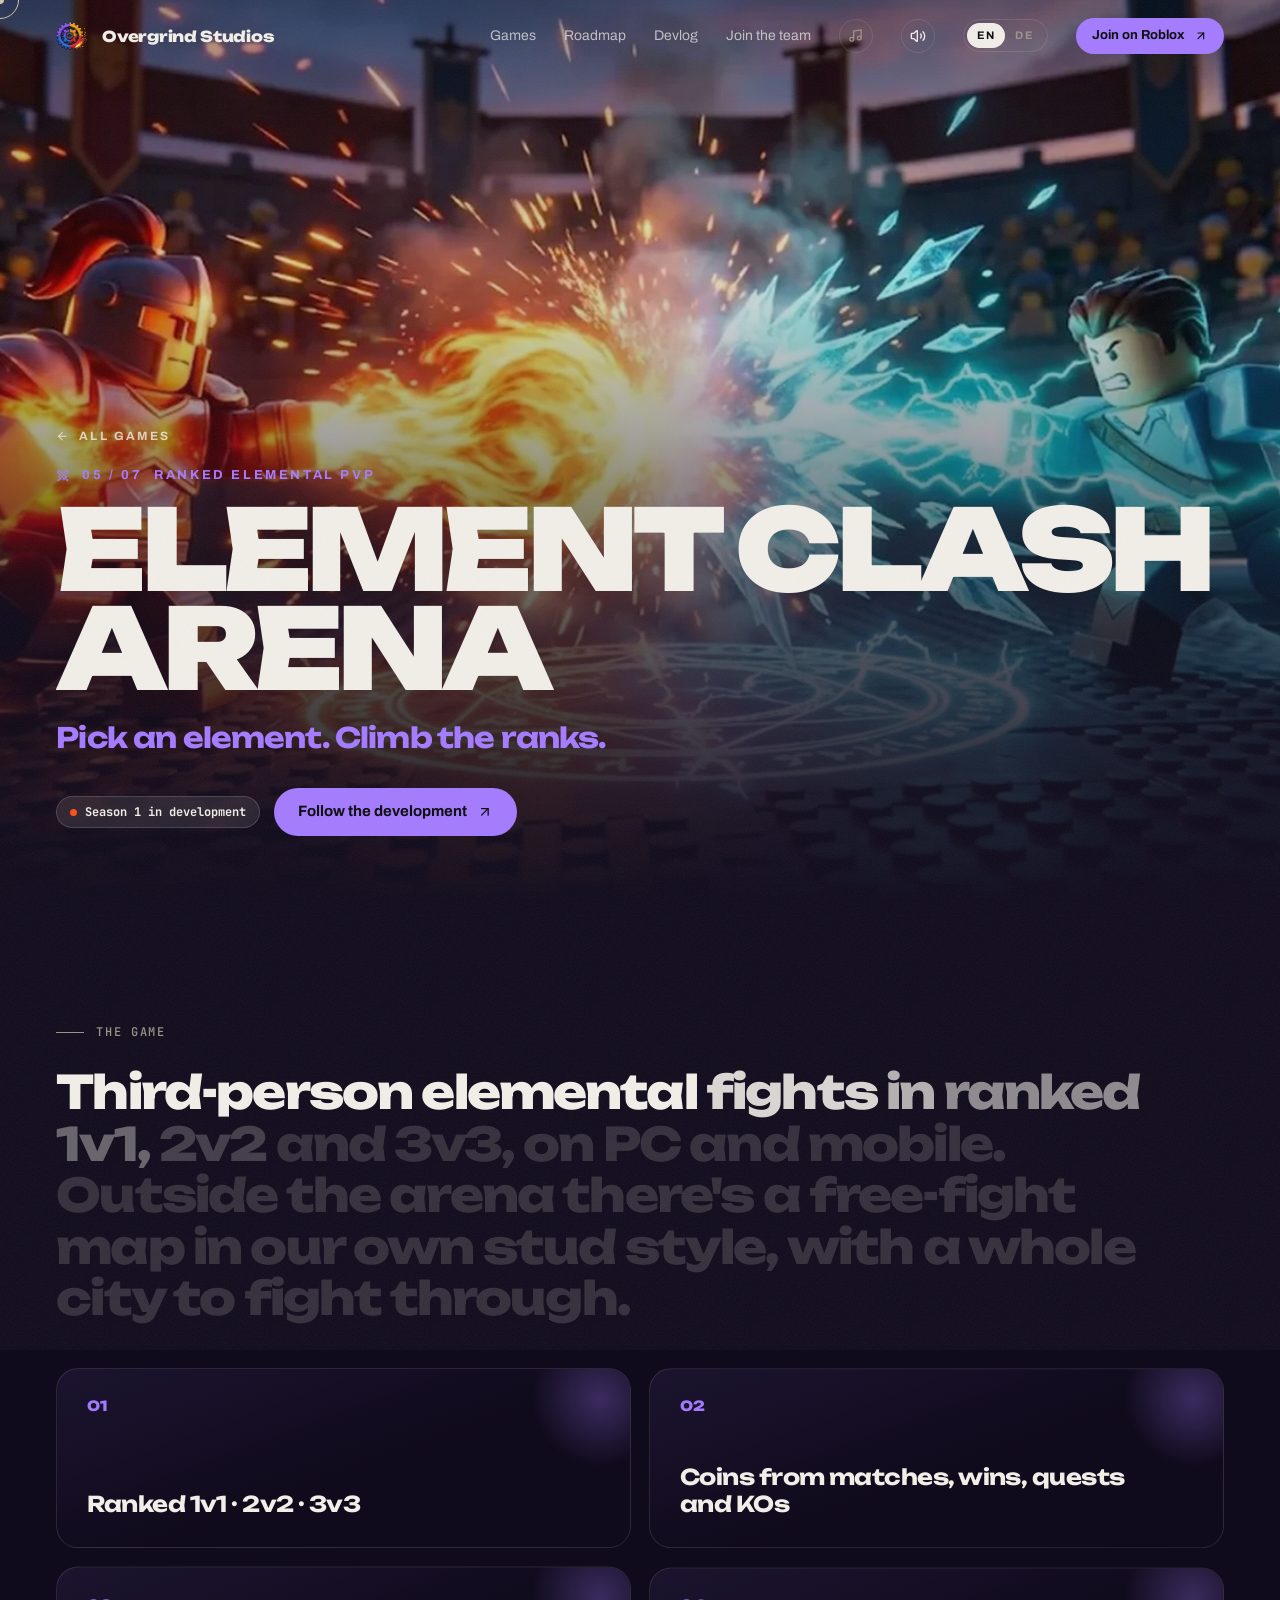
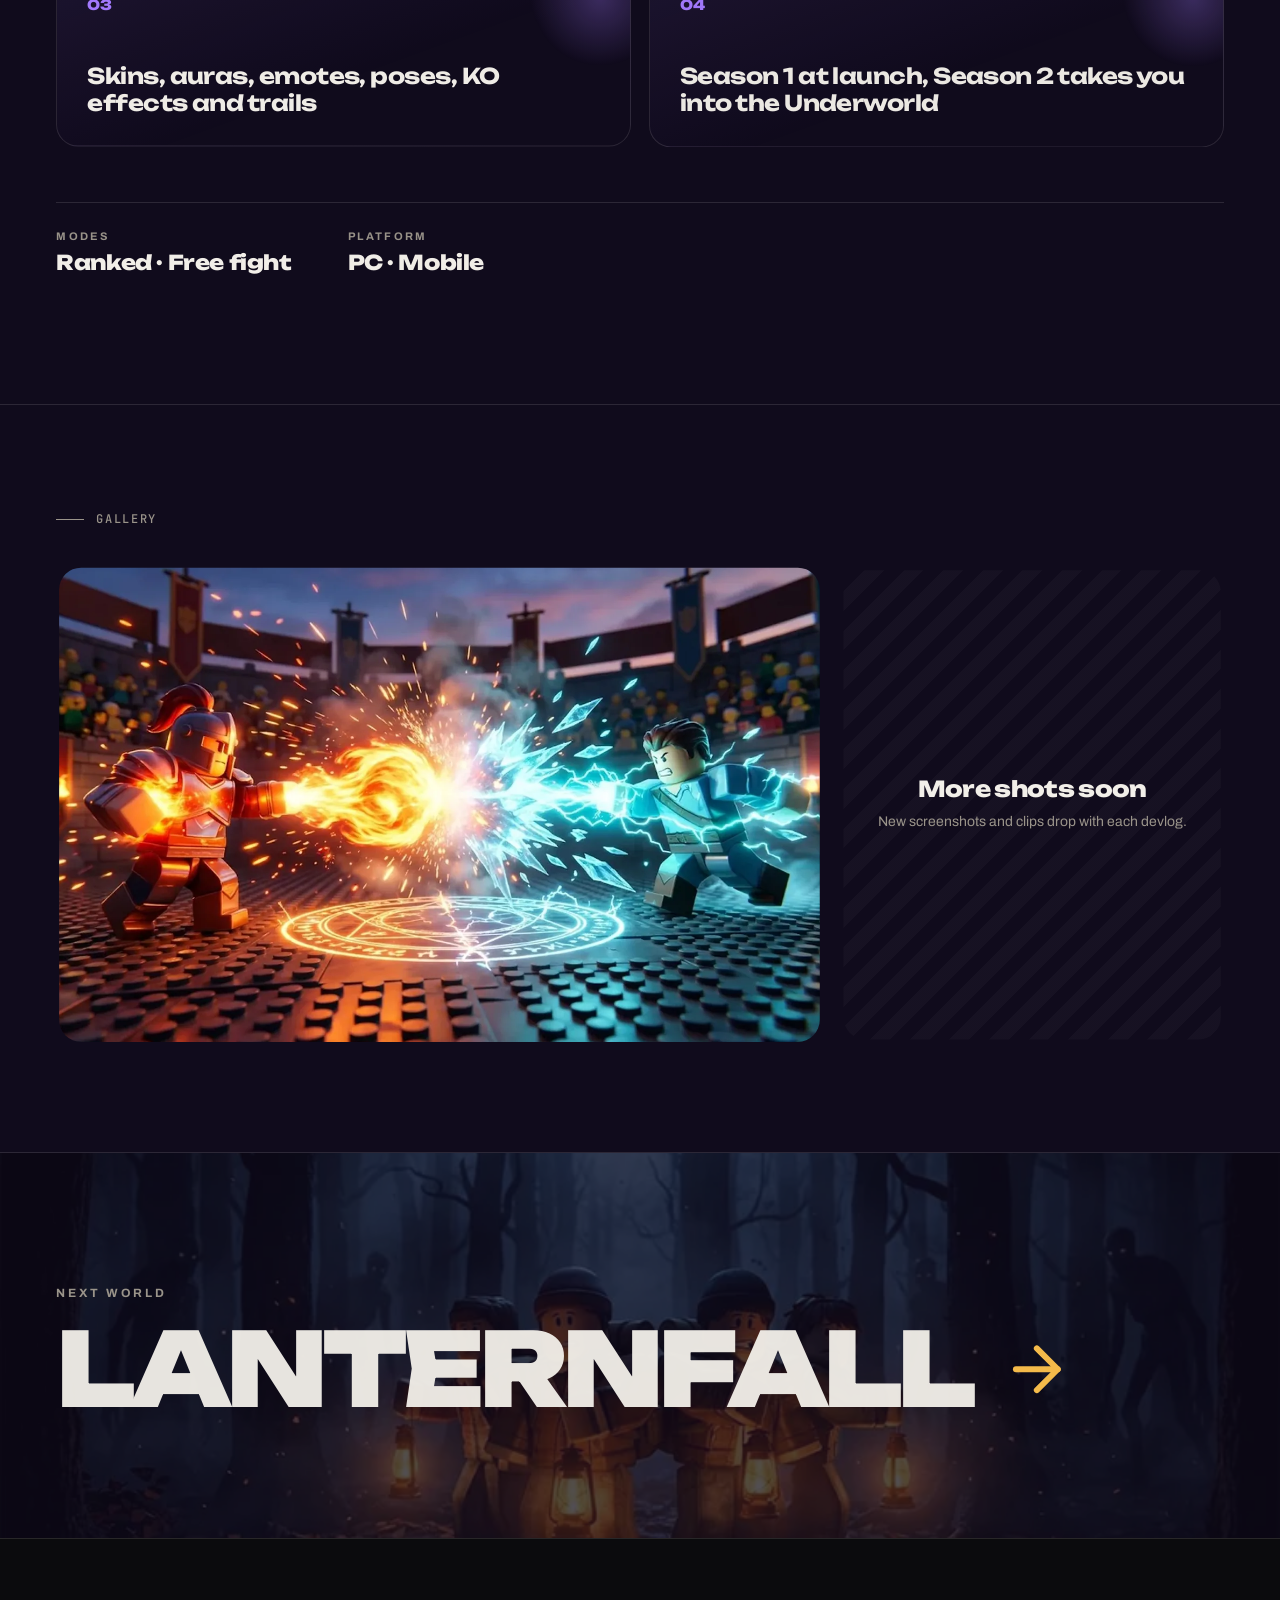
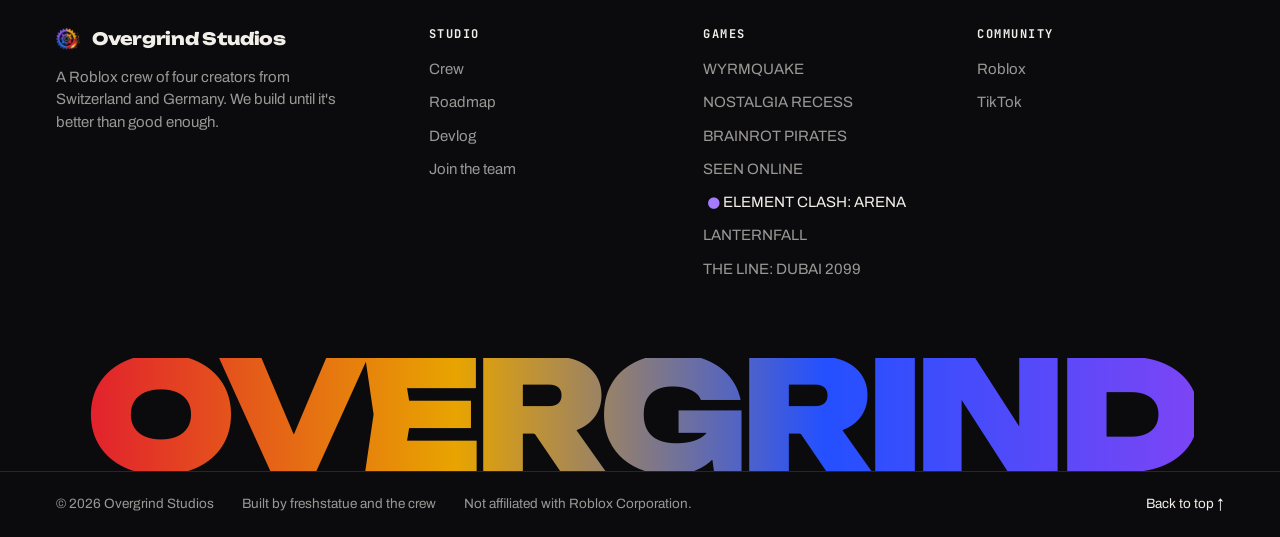
==== games/clash/index.html @ 00a9e63f "Hero: floating studded island, the gear rises behind the crew like a sun, camera follows the cursor " ====
<!DOCTYPE html>
<html lang="en">
<head>
<meta charset="utf-8">
<meta name="viewport" content="width=device-width, initial-scale=1">
<title>ELEMENT CLASH: ARENA · Overgrind Studios</title>
<meta name="description" content="Third-person elemental fights in ranked 1v1, 2v2 and 3v3, on PC and mobile. Outside the arena there&#x27;s a free-fight map in our own stud style, with a whole city to fight through.">
<meta name="theme-color" content="#100B1C">
<link rel="icon" type="image/png" href="../../icon.png">
<link rel="canonical" href="https://overgrindstudio.click/games/clash/">
<meta property="og:type" content="website">
<meta property="og:site_name" content="Overgrind Studios">
<meta property="og:title" content="ELEMENT CLASH: ARENA · Overgrind Studios">
<meta property="og:description" content="Pick an element. Climb the ranks.">
<meta property="og:url" content="https://overgrindstudio.click/games/clash/">
<meta property="og:image" content="https://overgrindstudio.click/assets/games/clash.jpg">
<meta name="twitter:card" content="summary_large_image">
<script type="application/ld+json">{"@context": "https://schema.org", "@type": "VideoGame", "name": "ELEMENT CLASH: ARENA", "genre": "Ranked elemental PvP", "description": "Third-person elemental fights in ranked 1v1, 2v2 and 3v3, on PC and mobile. Outside the arena there's a free-fight map in our own stud style, with a whole city to fight through.", "gamePlatform": "Roblox", "image": "https://overgrindstudio.click/assets/games/clash.jpg", "publisher": {"@type": "Organization", "name": "Overgrind Studios"}}</script>
<link rel="preload" href="../../assets/fonts/unbounded.woff2" as="font" type="font/woff2" crossorigin>
<link rel="preload" href="../../assets/fonts/archivo.woff2" as="font" type="font/woff2" crossorigin>
<link rel="stylesheet" href="../../assets/site.css">
<style>:root{--bg:#100B1C;--accent:#A47BFF}</style>
</head>
<body class="game-page" data-key="clash">
<div class="grain" aria-hidden="true"></div>
<svg width="0" height="0" style="position:absolute" aria-hidden="true"><filter id="liquid" x="-10%" y="-10%" width="120%" height="120%"><feTurbulence id="liquid-t" type="fractalNoise" baseFrequency="0.012 0.03" numOctaves="2" seed="7"/><feDisplacementMap id="liquid-d" in="SourceGraphic" scale="0" xChannelSelector="R" yChannelSelector="G"/></filter></svg>
<div class="cur" aria-hidden="true"><div class="dot"></div><div class="ring"><span data-i18n="cur">VIEW</span></div></div>
<div class="pt cover" aria-hidden="true"><i></i><i></i></div>

<header class="nav">
  <div class="wrap">
    <a class="brand" href="../../" aria-label="Overgrind Studios home"><img class="og-logo" src="../../assets/logo/emblem-128.png" width="34" height="28" alt="" aria-hidden="true">Overgrind Studios</a>
    <nav class="links" aria-label="Main">
      <a href="../../#worlds" data-i18n="n.games">Games</a>
      <a href="../../#road" data-i18n="n.road">Roadmap</a>
      <a href="../../#devlog" data-i18n="n.devlog">Devlog</a>
      <a href="../../#apply" data-i18n="n.apply">Join the team</a>
      <button class="gs-badge" type="button" hidden aria-label="Golden studs found"><i class="gs-ico"></i><b>0/10</b></button>
      <button class="nav-music" type="button" aria-pressed="false" aria-label="Ambient music on or off" title="Music"><svg class="i" viewBox="0 0 24 24" aria-hidden="true"><path d="M9 18V5l12-2v13"/><circle cx="6" cy="18" r="3"/><circle cx="18" cy="16" r="3"/></svg><span class="eq" aria-hidden="true"><i></i><i></i><i></i></span></button>
      <button class="nav-mute" type="button" aria-pressed="true" aria-label="Sound on or off"><svg class="i" viewBox="0 0 24 24" aria-hidden="true"><path d="M11 4.7a.7.7 0 0 0-1.2-.5L6.4 7.6A1.4 1.4 0 0 1 5.4 8H3a1 1 0 0 0-1 1v6a1 1 0 0 0 1 1h2.4a1.4 1.4 0 0 1 1 .4l3.4 3.4a.7.7 0 0 0 1.2-.5z"/><path d="M16 9a5 5 0 0 1 0 6"/><path d="M19.4 18.4a9 9 0 0 0 0-12.8"/></svg><svg class="i" viewBox="0 0 24 24" aria-hidden="true"><path d="M11 4.7a.7.7 0 0 0-1.2-.5L6.4 7.6A1.4 1.4 0 0 1 5.4 8H3a1 1 0 0 0-1 1v6a1 1 0 0 0 1 1h2.4a1.4 1.4 0 0 1 1 .4l3.4 3.4a.7.7 0 0 0 1.2-.5z"/><line x1="22" x2="16" y1="9" y2="15"/><line x1="16" x2="22" y1="9" y2="15"/></svg></button>
      <div class="lang" role="group" aria-label="Language"><button data-lang="en" class="on">EN</button><button data-lang="de">DE</button></div>
      <a class="btn fire sm" href="https://www.roblox.com/communities/1068137339/Overgrind-Studios" target="_blank" rel="noopener"><span data-i18n="n.cta">Join on Roblox</span><svg class="i" viewBox="0 0 24 24" aria-hidden="true"><path d="M7 7h10v10"/><path d="M7 17 17 7"/></svg></a>
    </nav>
  </div>
</header>

<main id="top">
<section class="gp-hero">
  <div class="bgimg" aria-hidden="true"><img src="../../assets/games/clash.webp" alt=""></div>
  <div class="wrap">
    <a class="crumb" href="../../#worlds"><svg class="i" viewBox="0 0 24 24" aria-hidden="true"><path d="M5 12h14"/><path d="m12 5 7 7-7 7"/></svg><span data-i18n="gp.back">All games</span></a>
    <div class="gen"><svg class="i" viewBox="0 0 24 24" aria-hidden="true"><polyline points="14.5 17.5 3 6 3 3 6 3 17.5 14.5"/><line x1="13" x2="19" y1="19" y2="13"/><line x1="16" x2="20" y1="16" y2="20"/><line x1="19" x2="21" y1="21" y2="19"/><polyline points="14.5 6.5 18 3 21 3 21 6 17.5 9.5"/><line x1="5" x2="9" y1="14" y2="18"/><line x1="7" x2="4" y1="17" y2="20"/><line x1="3" x2="5" y1="19" y2="21"/></svg><span>05 / 07</span><span data-i18n="g.clash.genre">Ranked elemental PvP</span></div>
    <h1 style="--n:13"><span class="ln"><span>ELEMENT CLASH</span></span><span class="ln"><span>ARENA</span></span></h1>
    <p class="tg" data-i18n="g.clash.tag">Pick an element. Climb the ranks.</p>
    <div class="row">
      <span class="chip dev"><i></i><span data-i18n="g.clash.status">Season 1 in development</span></span>
      <a class="btn fire mag" href="https://www.roblox.com/communities/1068137339/Overgrind-Studios" target="_blank" rel="noopener"><span data-i18n="gp.follow">Follow the development</span><svg class="i" viewBox="0 0 24 24" aria-hidden="true"><path d="M7 7h10v10"/><path d="M7 17 17 7"/></svg></a>
    </div>
  </div>
</section>

<section class="pitch">
  <div class="wrap">
    <div class="kicker" data-i18n="gp.k1">The game</div>
    <p id="pitch" data-i18n="g.clash.desc">Third-person elemental fights in ranked 1v1, 2v2 and 3v3, on PC and mobile. Outside the arena there&#x27;s a free-fight map in our own stud style, with a whole city to fight through.</p>
    <div class="feat-grid"><div class="feat"><b>01</b><p data-i18n="g.clash.f0">Ranked 1v1 · 2v2 · 3v3</p></div><div class="feat"><b>02</b><p data-i18n="g.clash.f1">Coins from matches, wins, quests and KOs</p></div><div class="feat"><b>03</b><p data-i18n="g.clash.f2">Skins, auras, emotes, poses, KO effects and trails</p></div><div class="feat"><b>04</b><p data-i18n="g.clash.f3">Season 1 at launch, Season 2 takes you into the Underworld</p></div></div>
    <div class="facts-strip"><div><small data-i18n="g.clash.fl0">Modes</small><b data-i18n="g.clash.fv0">Ranked · Free fight</b></div><div><small data-i18n="g.clash.fl1">Platform</small><b data-i18n="g.clash.fv1">PC · Mobile</b></div></div>
  </div>
</section>

<section class="gallery">
  <div class="wrap">
    <div class="kicker" data-i18n="gp.k2">Gallery</div>
    <div class="gal">
      <figure data-cursor><img src="../../assets/games/clash.webp" srcset="../../assets/games/clash-800.webp 800w, ../../assets/games/clash.webp 1600w" sizes="(max-width: 860px) 92vw, 64vw" width="1600" height="900" alt="ELEMENT CLASH: ARENA key art" loading="lazy" decoding="async"></figure>
      <figure class="soon"><div><b data-i18n="gp.soon">More shots soon</b><span data-i18n="gp.soonp">New screenshots and clips drop with each devlog.</span></div></figure>
    </div>
  </div>
</section>

<a class="next" href="../lantern/" style="--next:#FFC34D">
  <div class="bgimg" aria-hidden="true"><img src="../../assets/games/lantern-800.webp" alt="" loading="lazy"></div>
  <div class="wrap"><small data-i18n="gp.next">Next world</small><b>LANTERNFALL<svg class="i" viewBox="0 0 24 24" aria-hidden="true"><path d="M5 12h14"/><path d="m12 5 7 7-7 7"/></svg></b></div>
</a>
</main>

<footer class="ft">
  <div class="wrap ft-top">
    <div class="ft-col ft-about">
      <span class="ft-brand"><img src="../../assets/logo/emblem-128.png" alt="" aria-hidden="true" width="26" height="22">Overgrind Studios</span>
      <p data-i18n="ft.about">A Roblox crew of four creators from Switzerland and Germany. We build until it's better than good enough.</p>
    </div>
    <nav class="ft-col" aria-label="Studio"><b data-i18n="ft.h1">Studio</b><a href="../../#crew" data-i18n="n.crew">Crew</a><a href="../../#road" data-i18n="n.road">Roadmap</a><a href="../../#devlog" data-i18n="n.devlog">Devlog</a><a href="../../#apply" data-i18n="n.apply">Join the team</a></nav>
    <nav class="ft-col" aria-label="Games"><b data-i18n="n.games">Games</b><a href="../wyrm/">WYRMQUAKE</a><a href="../recess/">NOSTALGIA RECESS</a><a href="../pirates/">BRAINROT PIRATES</a><a href="../seen/">SEEN ONLINE</a><a href="../clash/" aria-current="page">ELEMENT CLASH: ARENA</a><a href="../lantern/">LANTERNFALL</a><a href="../line/">THE LINE: DUBAI 2099</a></nav>
    <nav class="ft-col" aria-label="Community"><b data-i18n="ft.h3">Community</b><a href="https://www.roblox.com/communities/1068137339/Overgrind-Studios" target="_blank" rel="noopener">Roblox</a><a href="https://www.tiktok.com/@overgrindstudios" target="_blank" rel="noopener">TikTok</a></nav>
  </div>
  <div class="ft-mark" aria-hidden="true"><span>OVERGRIND</span></div>
  <div class="wrap ft-bot">
    <span>© 2026 Overgrind Studios</span>
    <span data-i18n="ft.1">Built by freshstatue and the crew</span>
    <span data-i18n="ft.2">Not affiliated with Roblox Corporation.</span>
    <a class="ft-up" href="#top"><span data-i18n="ft.up">Back to top</span> ↑</a>
  </div>
</footer>

<script src="../../vendor/gsap.min.js"></script>
<script src="../../vendor/ScrollTrigger.min.js"></script>
<script src="../../vendor/SplitText.min.js"></script>
<script src="../../vendor/lenis.min.js"></script>
<script>var DE = {"ld": "Lade sieben Welten", "cur": "ANSEHEN", "n.games": "Games", "n.road": "Roadmap", "n.studio": "Studio", "n.join": "Mitmachen", "n.cta": "Auf Roblox beitreten", "h.eyebrow": "Roblox-Gamestudio · seit 2026", "h.lede": "Vier Roblox-Creator, sieben Games in der Werkstatt. Jedes wird so lange gebaut, bis es <em>mehr</em> als nur gut genug ist.", "s.crew": "Die Crew", "cr.f": "Founder", "cr.d": "Developer", "h.c1": "Community beitreten", "h.c2": "Games ansehen", "h.scroll": "Scrollen", "f.1": "Games in Entwicklung", "f.2": "Creator in der Crew", "f.3": "eine Crew aus der Schweiz und Deutschland", "m.k": "Warum Overgrind", "m.t": "Wir veröffentlichen nicht die erste Version, die funktioniert. Sondern die, die wir selbst spielen würden: nach der Schule, nach der Arbeit, um zwei Uhr nachts. Das ist der Grind.", "w.t": "Sieben Welten.<br>Eine Crew.", "w.p": "Jedes Game hat seinen eigenen Look, eigene Regeln und ein eigenes Team. Scroll durch alle und lies unten die Details.", "w.end": "Und das ist erst der Anfang.", "w.endc": "Details lesen", "d.k": "Im Detail", "d.t": "Woran wir bauen", "l.k": "Frühe Konzepte", "l.t": "Noch im Labor", "l.chip": "Konzept", "r.k": "Roadmap", "r.t": "Was als Nächstes kommt", "r.1s": "Jetzt", "r.1h": "Sieben Games in der Werkstatt", "r.1p": "Jedes Projekt entsteht gerade in Roblox Studio.", "r.2s": "Als Nächstes", "r.2h": "Erste Playtests", "r.2p": "Nostalgia Recess: Test mit Freunden.", "r.2q": "SEEN ONLINE: private Beta.", "r.3s": "Winter 2026", "r.3h": "Erste Releases", "r.3p": "Wyrmquake peilt den Winter an.", "r.3q": "Nostalgia Recess bekommt nach dem Start wöchentliche Updates.", "r.4s": "Später", "r.4h": "Seasons und mehr", "r.4p": "Element Clash startet mit Season 1. Season 2 führt in die Unterwelt.", "r.note": "Pläne können sich ändern. Tritt der Community bei, dann erfährst du es zuerst.", "s.k": "Das Studio", "s.t": "Ein Label.<br>Viele Creator.", "s.p1": "Overgrind ist eine gemeinsame Roblox-Community. Verschiedene Creator veröffentlichen unter einem Namen und messen sich am gleichen Anspruch.", "s.p2": "Keine Copy-Paste-Games, keine ersten Entwürfe auf der Startseite. Jeder Release muss etwas sein, das wir selbst spielen würden.", "s.r1": "führt das Label", "s.r2": "leitet ein Game", "s.r3": "baut mit uns", "s.r4": "das bist du", "j.1": "Sei dabei vor", "j.2": "dem ersten Drop.", "j.p": "Tritt der Roblox-Community bei, damit du zuerst erfährst, wenn ein Game aufgeht, und folg uns auf TikTok für Devlogs und Clips.", "j.c1": "Auf Roblox beitreten", "n.devlog": "Devlog", "n.apply": "Ins Team", "d.more": "Zur Game-Seite", "v.k": "Devlog", "v.t": "Hinter dem Grind", "v.ep": "Folge 0", "v.h": "Das ist Overgrind", "v.p": "Wer wir sind, was wir bauen und warum es gleich sieben Games sind. Eine Minute, fünf Welten, ohne Füllstoff.", "v.c": "Mehr auf TikTok", "v.cr": "Stimme: ElevenLabs", "v.soon": "bald", "a.k": "Bau mit uns", "a.t": "Lust, mit uns zu grinden?", "a.p1": "Wir suchen immer Builder, Scripter, Modeler, UI- und VFX-Leute, denen Details genauso wichtig sind wie uns.", "a.p2": "Erzähl uns, wer du bist, und schick etwas, das du gebaut hast. Wir lesen jede Bewerbung.", "a.f1": "Dein Name", "a.f2": "Roblox-Benutzername", "a.f3": "Was du am besten kannst", "a.f4": "Portfolio oder Game-Link", "a.f5": "Ein paar Worte zu dir", "a.o": "Etwas anderes", "a.send": "Bewerbung senden", "a.note": "Öffnet dein Mailprogramm mit allem ausgefüllt. Auf dieser Seite wird nichts gespeichert.", "s.vid": "FreshStatue stellt Overgrind vor: wer wir sind, woher der Name kommt und wen wir suchen.", "gp.back": "Alle Games", "gp.follow": "Entwicklung verfolgen", "gp.k1": "Das Game", "gp.k2": "Galerie", "gp.soon": "Bald mehr Bilder", "gp.soonp": "Neue Screenshots und Clips kommen mit jedem Devlog.", "gp.next": "Nächste Welt", "ft.1": "Gebaut von freshstatue und der Crew", "ft.2": "Nicht mit der Roblox Corporation verbunden.", "g.wyrm.genre": "Drachen-Runner", "g.wyrm.tag": "Abtauchen. Zerschmettern. Aufsteigen.", "g.wyrm.status": "In Entwicklung · Ziel Winter 2026", "g.wyrm.desc": "Reite einen Drachen direkt in den Boden, grab dich durch die Erde und brich auf der anderen Seite wieder heraus. Alles, was im Weg steht, nimmst du mit. Alle 1000 Meter wählst du eine Karte, und manche davon sind ein Risiko.", "g.wyrm.f0": "Story „Der grosse Riss“ mit Overlord Quadrax und Reiterin Pip", "g.wyrm.f1": "Bosse mit Schwachpunkten, die du finden musst", "g.wyrm.f2": "Ein Hort, den du mit allem füllst, was du ausgräbst", "g.wyrm.f3": "Tägliche Strecke und Live-Rennen mit Liga", "g.wyrm.fl0": "Modus", "g.wyrm.fv0": "Solo · Live-Rennen", "g.wyrm.fl1": "Look", "g.wyrm.fv1": "Glänzender Cartoon", "g.recess.genre": "Schulhof-Multiplayer", "g.recess.tag": "Die Pause ist nie vorbei.", "g.recess.status": "Als Nächstes: Test mit Freunden", "g.recess.desc": "Fangen, Verstecken, Bärenhöhle: die Pausenspiele von 2005 bis 2017, zurück mit deinen Freunden auf einem grossen Schulhof. Jede Figur bekommt ihren eigenen Look.", "g.recess.f0": "Zum Start: Bärenhöhle, Verstecken und Fangen", "g.recess.f1": "Eine glänzende Cartoon-Welt, ganz ohne Noppen", "g.recess.f2": "Zuerst Englisch, dann Deutsch und Spanisch", "g.recess.f3": "Nach dem Release jede Woche Updates", "g.recess.fl0": "Spieler", "g.recess.fv0": "Multiplayer", "g.recess.fl1": "Für", "g.recess.fv1": "Kinder von 2005–2017", "g.pirates.genre": "Piraten-Abenteuer", "g.pirates.tag": "Erobere die Meere.", "g.pirates.status": "In Entwicklung", "g.pirates.desc": "Ein Ozean aus feinen Noppensteinen, mit grossen Wellen und weissem Schaum. Brainrot-Crews segeln aus der Brainrot Bay los, handeln, plündern und schwimmen, wohin sie wollen.", "g.pirates.f0": "Brainrot Bay: eine grosse Hafeninsel mit echten Läden", "g.pirates.f1": "Trash Tide West ist sicheres Wasser, Mistmouth Nord ist Raid-Gebiet", "g.pirates.f2": "Karibisches Tageslicht und Abende zur goldenen Stunde", "g.pirates.f3": "Eine Brainrot-Crew mit Glubschaugen, eher lustig als gruselig", "g.pirates.fl0": "Welt", "g.pirates.fv0": "Alles aus Noppen", "g.pirates.fl1": "Schwimmen", "g.pirates.fv1": "Frei, überall", "g.seen.genre": "Horror", "g.seen.tag": "Manche Fotos bleiben besser offline.", "g.seen.status": "Als Nächstes: private Beta", "g.seen.desc": "Du bist Archivar im weissen Laborkittel, mit einer Nummer auf dem Rücken. Deine Aufgabe: die Menschen finden, die aus alten Fotos verschwunden sind. Manche sind noch da draussen, und sie haben sich verändert.", "g.seen.f0": "Ein echt bedienbarer PC in der Lobby ist dein Weg in die Welten", "g.seen.f1": "Der Glockenmann, der Schwimmer und das Wesen im Feld", "g.seen.f2": "Auch fürs Spielen auf dem Handy gebaut", "g.seen.f3": "Robux nur für Kosmetik: Kittelfarben und Taschenlampenlicht", "g.seen.fl0": "Spieler", "g.seen.fv0": "Archivare im Team", "g.seen.fl1": "Plattform", "g.seen.fv1": "PC · Handy", "g.clash.genre": "Ranked-Elementkampf", "g.clash.tag": "Wähl dein Element. Steig im Rang.", "g.clash.status": "Season 1 in Entwicklung", "g.clash.desc": "Third-Person-Elementkämpfe im Ranked-Modus 1v1, 2v2 und 3v3, auf PC und Handy. Ausserhalb der Arena gibt es eine Free-Fight-Map im eigenen Noppen-Stil, mit einer ganzen Stadt zum Durchkämpfen.", "g.clash.f0": "Ranked 1v1 · 2v2 · 3v3", "g.clash.f1": "Coins für Matches, Siege, Quests und KOs", "g.clash.f2": "Skins, Auren, Emotes, Posen, KO-Effekte und Trails", "g.clash.f3": "Start mit Season 1, Season 2 führt in die Unterwelt", "g.clash.fl0": "Modi", "g.clash.fv0": "Ranked · Free Fight", "g.clash.fl1": "Plattform", "g.clash.fv1": "PC · Handy", "g.lantern.genre": "Koop-Survival-Horror", "g.lantern.tag": "Kommt gemeinsam durch die Dunkelheit.", "g.lantern.status": "In Entwicklung", "g.lantern.desc": "Ein Koop-Survival-Horror für dich und deine Freunde. Allein schafft es niemand durch die Dunkelheit, also bleibt besser zusammen.", "g.lantern.f0": "Von Anfang an für Koop gebaut", "g.lantern.f1": "Survival-Horror, Meilenstein für Meilenstein gebaut", "g.lantern.fl0": "Spieler", "g.lantern.fv0": "Koop", "g.lantern.fl1": "Genre", "g.lantern.fv1": "Survival-Horror", "g.line.genre": "Story-Sci-Fi", "g.line.tag": "Eine Stadt. Eine KI. Ein Weg nach oben.", "g.line.status": "In Entwicklung", "g.line.desc": "Dubai, 2099. Die Stadt ist eine einzige senkrechte Linie in der Wüste, gesteuert von einer KI namens MOTHERLINE. Du spielst Amir, einen Wartungstechniker, der seine Schwester Layla zurückholen will.", "g.line.f0": "Eine storybasierte Kampagne", "g.line.f1": "Realistische Grafik mit Reflexionen und Details überall", "g.line.f2": "Eine riesige Stadt mit Raum um Raum zum Erkunden", "g.line.fl0": "Held", "g.line.fv0": "Amir, Wartungstechniker", "g.line.fl1": "Gegner", "g.line.fv1": "MOTHERLINE", "lab.0": "Zahnarzt-Horror für Brainrot-Patienten.", "lab.1": "Käfig-Rätsel, ein Zirkusdirektor und Drohnen.", "n.crew": "Crew", "lu.r0": "Founder", "lu.r1": "Creator", "lu.r2": "Avatar lädt", "lu.r3": "Avatar lädt", "lu.you": "Du?", "lu.r4": "Freier Platz", "lu.k0": "Die Crew", "lu.t0": "Das sind<br>die Grinder.", "lu.p0": "Vier Devs aus der Schweiz und Deutschland. Beweg die Maus, sie schauen dir nach. Klick einen an und sag Hallo, tipp aufs Namensschild für seine Karte.", "lu.k1": "Founder", "lu.p1": "Führt das Label und baut die Games. Ja, er ist aus Marmor. Klick ihn an und schau, was passiert.", "lu.k2": "Creator", "lu.p2": "Noch kein Video, aber merk dir diesen Avatar. Die Krone kommt bald in deinen Feed.", "lu.k3": "Developer", "lu.p3": "Zwei weitere Devs aus der Crew. Ihre Avatare laden noch. Ihr Code nicht.", "lu.k4": "Freier Platz", "lu.t4": "Dieser Platz gehört dir.", "lu.p4": "Builder, Scripter, Modeler, Designer: Bühne frei.", "lu.c": "Jetzt bewerben", "lu.hint": "bewegen · klicken · hallo sagen", "lu.fit": "Game-Outfits", "dl.0": "Das ist Overgrind", "dlw.0": "1 Min.", "dl.1": "Wyrmquake-Devlog", "dlw.1": "bald", "ld.t": "Trete Overgrind bei", "ld.by": "von freshstatue und der Crew", "ld.tip": "Tipp: Auf dieser Seite sind 10 goldene Noppen versteckt.", "f.4": "Mitglieder in der Community", "n.build": "Builder", "tt.h": "Frisch von TikTok", "tt.p": "Unsere neusten Clips und Devlogs direkt von TikTok. Sie laden von tiktok.com, dabei kann TikTok Cookies setzen.", "tt.c": "TikTok-Videos laden", "b.k": "Avatar-Builder", "b.t": "Bau deinen<br>Grinder.", "b.p": "Wähl Farben, ein Gesicht und ein Game-Outfit. Lade deine Crew-Karte runter, teil sie oder schick sie mit deiner Bewerbung.", "b.hint": "ziehen zum Drehen · klicken für ein Emote", "b.skin": "Haut", "b.shirt": "Shirt", "b.pants": "Hose", "b.face": "Gesicht", "b.fit": "Game-Outfit", "b.name": "Name auf der Karte", "b.role": "Rolle", "b.dl": "Karte runterladen", "b.share": "Teilen", "b.apply": "Mit diesem Avatar bewerben", "gs.role": "Du hast jede goldene Noppe gefunden", "gs.r1": "Noppen", "gs.r2": "Status", "gs.r2v": "Zertifizierter Grinder", "gs.q": "„Echte Grinder schauen in jede Ecke.“", "up.0.t": "Die Games bekommen die grosse Bühne", "up.0.0": "Unser Logo ist jetzt ein echtes 3D-Zahnrad: Es baut sich im Intro zusammen, fliegt dich in die Seite und fährt beim Scrollen mit.", "up.0.1": "Alle sieben Games laufen jetzt als grosse Galerie: Beim Scrollen fahren sie eins nach dem anderen vorbei.", "up.0.2": "Überall neue Bewegung: Der Schriftzug baut sich auf, Überschriften steigen ein, die Roadmap zeichnet sich selbst und die Crew-Karten neigen sich zu deinem Cursor.", "up.0.3": "Beim ersten Besuch ein kurzes Noppen-Intro in den Crew-Farben.", "up.0.4": "Neuer Design-Schliff: Lichtkegel hinter der Crew, Crew-Karten als Poster, die sich beim Drüberfahren öffnen, eine neue Roadmap und ein Footer mit allen Games.", "up.1.t": "Neue Crew, neues Logo, neuer Film", "up.1.0": "excess und Gino wurden komplett neu gebaut, und FreshStatue ist jetzt echter Marmor mit goldenen Nähten. Klick sie oben an.", "up.1.1": "Unser eigenes Logo: ein Zahnrad aus Noppen in den vier Crew-Farben.", "up.1.2": "Neu im Devlog: ein Ein-Minuten-Film durch fünf unserer Welten und das ganze Studio-Video.", "up.2.t": "Ganze Crew, neuer Look", "up.2.0": "Alle vier Creator sind jetzt als ihre echten Roblox-Avatare auf der Seite: FreshStatue, Andrin, Gino und excess.", "up.2.1": "Neues weisses Design mit einer Farbe pro Creator.", "up.2.2": "Klick oben einen Creator an, und er reagiert.", "up.3.t": "Die Crew ist eingezogen", "up.3.0": "FreshStatue und Andrin sind jetzt überall auf der Seite unterwegs, vom Hero bis zum Footer.", "up.3.1": "Avatar-Builder: Bau deinen eigenen Grinder und lade deine Crew-Karte runter.", "up.3.2": "Irgendwo auf dieser Seite sind 10 goldene Noppen versteckt.", "up.4.t": "Studio-Video und Game-Outfits", "up.4.0": "FreshStatue stellt Overgrind im neuen Studio-Video vor.", "up.4.1": "Jedes Game hat sein eigenes Outfit für die Crew bekommen.", "lu.pose": "Pose", "lu.snap": "Foto machen", "lu.card": "Sammelkarte", "up.new": "NEU", "up.k": "Update-Log", "up.h": "Was ist neu", "up.p": "Was sich bei Overgrind zuletzt geändert hat.", "cr4.fs": "Führt das Label und baut die Games. Ja, er ist aus Marmor.", "cr4r.fs": "Founder", "cr4.andrin": "Schwarz und Rot, Krone obendrauf. Merk dir diesen Avatar, die Krone kommt bald in deinen Feed.", "cr4r.andrin": "Creator", "cr4.gino": "Schwarzer Hut, weisse Haare, ROCKSTAR-Jacke. Den findest du in jeder Lobby.", "cr4r.gino": "Creator", "cr4.excess": "Lila Pilotenbrille und eine Biene, die nie von seiner Seite weicht.", "cr4r.excess": "Creator", "w.hint": "weiter scrollen", "ft.about": "Eine Roblox-Crew aus vier Creatorn aus der Schweiz und Deutschland. Wir bauen, bis es mehr als nur gut genug ist.", "ft.h1": "Studio", "ft.h3": "Community", "ft.up": "Nach oben", "lb.crew": "Zur Crew", "lb.back": "Zurück", "h.m1": "Roblox-Gamestudio", "h.m2": "Seit 2026", "h.hint": "klick einen Creator an", "lu.t0a": "Das sind", "lu.t0b": "die Grinder.", "cr.p": "Vier Creator aus der Schweiz und Deutschland, ein Label. Hier baut jeder mit, und jeder spielt, was wir veröffentlichen.", "w.ta": "Sieben Welten.", "w.tb": "Eine Crew.", "w.p2": "Jedes Game hat seinen eigenen Look, eigene Regeln und ein eigenes Team. Öffne eins und schau, woran wir bauen.", "r.ta": "Was als", "r.tb": "Nächstes kommt.", "v.ta": "Hinter dem", "v.tb": "Grind.", "s.st": "Ein Label, viele Creator. Wir veröffentlichen nicht die erste Version, die funktioniert. Sondern die, die wir selbst spielen würden: nach der Schule, nach der Arbeit, um zwei Uhr nachts.", "a.ta": "Lust, mit uns", "a.tb": "zu grinden?"};</script>
<script src="../../game.js"></script>
<script src="../../transition.js"></script>
<script type="module" src="../../extras.js"></script>
<script data-goatcounter="https://overgrind.goatcounter.com/count" async src="https://gc.zgo.at/count.js"></script>
</body>
</html>
---- assets/site.css ----
@font-face{font-family:"Unbounded";src:url("fonts/unbounded.woff2") format("woff2");font-weight:200 900;font-display:swap}
@font-face{font-family:"JetBrains Mono";src:url("fonts/jbmono-500.woff2") format("woff2");font-weight:400 600;font-display:swap}
@font-face{font-family:"JetBrains Mono";src:url("fonts/jbmono-700.woff2") format("woff2");font-weight:700 800;font-display:swap}
@font-face{font-family:"Archivo";src:url("fonts/archivo.woff2") format("woff2");font-weight:100 900;font-stretch:62% 125%;font-display:swap}
:root{
  --ink:#0B0B0D;--paper:#F2EFE9;--ash:#9A948A;--ember:#FF4D1A;--line:rgba(242,239,233,.12);
  --bg:#0B0B0D;--accent:#FF4D1A;
  --display:"Unbounded",system-ui,sans-serif;--body:"Archivo",system-ui,sans-serif;--mono:"JetBrains Mono",ui-monospace,SFMono-Regular,Menlo,monospace;
  --pad:clamp(20px,4.4vw,64px);--ease:cubic-bezier(.22,1,.36,1);
  color-scheme:only dark;
}
*{box-sizing:border-box;margin:0;padding:0}
html{background:var(--bg);-webkit-text-size-adjust:100%}
html.lenis,html.lenis body{height:auto}.lenis.lenis-smooth{scroll-behavior:auto!important}
body{background:var(--bg);color:var(--paper);font-family:var(--body);font-size:17px;line-height:1.55;-webkit-font-smoothing:antialiased;overflow-x:hidden}
a{color:inherit}
img{display:block;max-width:100%}
svg.i{width:1.05em;height:1.05em;fill:none;stroke:currentColor;stroke-width:2;stroke-linecap:round;stroke-linejoin:round;flex:none}
.wrap{width:100%;max-width:1440px;margin:0 auto;padding:0 var(--pad)}
.sr{position:absolute;width:1px;height:1px;overflow:hidden;clip:rect(0 0 0 0);white-space:nowrap}
::selection{background:var(--ember);color:var(--ink)}

/* grain over everything */
.grain{position:fixed;inset:-50%;z-index:90;pointer-events:none;opacity:.07;background-image:url("data:image/svg+xml,%3Csvg xmlns='http://www.w3.org/2000/svg' width='160' height='160'%3E%3Cfilter id='n'%3E%3CfeTurbulence type='fractalNoise' baseFrequency='.9' numOctaves='3' stitchTiles='stitch'/%3E%3C/filter%3E%3Crect width='100%25' height='100%25' filter='url(%23n)'/%3E%3C/svg%3E");animation:grain 1s steps(6) infinite}
@keyframes grain{0%{transform:translate(0,0)}20%{transform:translate(-6%,4%)}40%{transform:translate(5%,-3%)}60%{transform:translate(-3%,-6%)}80%{transform:translate(4%,6%)}100%{transform:translate(0,0)}}

/* loader */
.loader{position:fixed;inset:0;z-index:100;background:radial-gradient(120% 80% at 50% 40%,#16161b 0%,var(--ink) 60%);display:grid;place-items:center;transform-origin:50% 42%}
.ld-in{display:grid;justify-items:center;gap:18px;text-align:center;padding:0 var(--pad)}
.loader .tile{width:92px;height:92px;border-radius:18px;background:var(--paper);position:relative;overflow:hidden;display:grid;place-items:center;transform:rotate(-14deg);animation:ldSpin 1.6s cubic-bezier(.7,0,.3,1) infinite;box-shadow:0 18px 50px rgba(255,77,26,.18)}
@keyframes ldSpin{0%{transform:rotate(-14deg)}45%,100%{transform:rotate(346deg)}}
.loader .tile b{font:900 40px/1 var(--display);color:var(--ink);letter-spacing:-.05em}
.loader .tile i{position:absolute;left:-20%;width:140%;top:56%;height:7px;background:var(--ember);transform:rotate(-14deg) scaleX(0);transform-origin:left}
.ld-title{margin-top:10px;font:900 clamp(26px,4vw,48px)/1 var(--display);letter-spacing:-.04em;color:var(--paper)}
.ld-title em{font-style:normal;display:inline-block;width:1.2em;text-align:left;animation:ldDots 1.2s steps(4) infinite;overflow:hidden;vertical-align:bottom;white-space:nowrap}
@keyframes ldDots{0%{width:0}100%{width:1.2em}}
.ld-by{font:600 14px/1 var(--body);color:var(--ash)}
.ld-foot{padding-top:100px;position:absolute;left:var(--pad);right:var(--pad);bottom:calc(var(--pad) + env(safe-area-inset-bottom));max-width:880px;margin:0 auto}
.ld-row{display:flex;justify-content:space-between;align-items:center;margin-top:14px}
.loader .lbl{font:700 12px/1 var(--body);letter-spacing:.24em;text-transform:uppercase;color:var(--ash)}
.loader .count{font:800 28px/.8 var(--display);letter-spacing:-.04em;color:var(--paper);font-variant-numeric:tabular-nums}
.loader .count::after{content:"%";font-size:.55em;margin-left:2px;color:var(--ember)}
.ld-bar{position:relative;height:22px;border-radius:7px;background:#1b1b21;box-shadow:inset 0 0 0 1px rgba(255,255,255,.06)}
.ld-studs,.ld-fill{position:absolute;inset:0;border-radius:7px}
.ld-studs{background:radial-gradient(circle at 50% 42%,rgba(255,255,255,.07) 0 5px,transparent 5.5px) 0 50%/22px 22px repeat-x}
.ld-fill{width:calc(var(--p,0) * 1%);background:radial-gradient(circle at 50% 38%,#ff8a5c 0 4px,#ff6a33 4.5px 5.5px,transparent 6px) 0 50%/22px 22px repeat-x,linear-gradient(180deg,#ff6a33,var(--ember) 55%,#c93a10);box-shadow:0 0 24px rgba(255,77,26,.45)}
.ld-run{position:absolute;bottom:14px;left:calc(var(--p,0) * 1%);width:0;height:0}
.ld-run i{position:absolute;bottom:0;left:-38px;width:76px;height:95px;background:url(crew3d/run_fs.webp) 0 0/684px 95px no-repeat;animation:ldRun .5s steps(8) infinite}
@keyframes ldRun{to{background-position:-608px 0}}
.loader.jump .ld-run i{animation:none;background-position:-608px 0}
.ld-tip{margin-top:10px;font-size:13px;color:var(--ash)}
@media (max-width:600px){.ld-tip{font-size:12px}.ld-foot{padding-top:96px}.loader .count{font-size:22px}}
@media (prefers-reduced-motion:reduce){.loader .tile,.ld-run i,.ld-title em{animation:none}}
.no-js .loader{display:none}

/* cursor */
.cur{position:fixed;left:0;top:0;z-index:95;pointer-events:none;mix-blend-mode:difference}
.cur .dot{position:absolute;width:8px;height:8px;margin:-4px 0 0 -4px;border-radius:50%;background:#fff}
.cur .ring{position:absolute;width:38px;height:38px;margin:-19px 0 0 -19px;border-radius:50%;border:1.5px solid #fff;display:grid;place-items:center;transition:width .35s var(--ease),height .35s var(--ease),margin .35s var(--ease),background .35s}
.cur .ring span{font:800 11px/1 var(--display);letter-spacing:.08em;color:#000;opacity:0;transition:opacity .2s}
.cur.view .ring{width:96px;height:96px;margin:-48px 0 0 -48px;background:#fff}
.cur.view .ring span{opacity:1}
@media (hover:none),(pointer:coarse){.cur{display:none}}

/* nav */
.nav{position:fixed;top:0;left:0;right:0;z-index:80;transition:transform .5s var(--ease),background .4s}
.nav .wrap{display:flex;align-items:center;justify-content:space-between;gap:18px;height:72px}
.nav.solid{background:color-mix(in srgb,var(--bg) 78%,transparent);backdrop-filter:blur(14px);-webkit-backdrop-filter:blur(14px);border-bottom:1px solid var(--line)}
.nav.hide{transform:translateY(-100%)}
.brand{display:flex;align-items:center;gap:12px;text-decoration:none;font:800 15px/1 var(--display);letter-spacing:-.02em}
.brand .og{width:30px;height:30px;border-radius:8px;background:var(--paper);color:var(--ink);display:grid;place-items:center;font:900 13px/1 var(--display);letter-spacing:-.06em;position:relative;overflow:hidden}
.brand .og::after{content:"";position:absolute;left:-4px;right:-4px;top:14px;height:3px;background:var(--ember);transform:rotate(-14deg)}
.links{display:flex;align-items:center;gap:28px}
.links a{text-decoration:none;font-size:14px;color:color-mix(in srgb,var(--paper) 72%,transparent);transition:color .2s}
.links a:hover{color:var(--paper)}
.lang{display:flex;border:1px solid var(--line);border-radius:999px;padding:3px}
.lang button{font:700 11px/1 var(--body);letter-spacing:.12em;color:var(--ash);background:none;border:0;border-radius:999px;padding:7px 10px;cursor:pointer}
.lang button.on{background:var(--paper);color:var(--ink)}
.btn{display:inline-flex;align-items:center;gap:10px;text-decoration:none;font:700 15px/1 var(--body);border-radius:999px;padding:16px 24px;transition:transform .35s var(--ease),background .25s,color .25s;will-change:transform}
.btn.fire{background:var(--ember);color:var(--ink)}
.btn.fire:hover{background:var(--paper)}
.btn.ghost{border:1px solid color-mix(in srgb,var(--paper) 28%,transparent);color:var(--paper)}
.btn.ghost:hover{background:var(--paper);color:var(--ink)}
.btn.sm{padding:11px 16px;font-size:13px}
@media (max-width:860px){.links a{display:none}.nav .btn.sm{display:none}}

/* hero */
.hero{position:relative;min-height:100svh;display:flex;flex-direction:column;justify-content:flex-end;overflow:hidden;padding:120px 0 48px}
.wall{position:absolute;inset:-10% -10% -10% -10%;z-index:0;pointer-events:none}
.wall .col{position:absolute;top:0;display:flex;flex-direction:column;gap:22px;width:clamp(240px,24vw,360px)}
.wall img{width:100%;aspect-ratio:16/9;object-fit:cover;border-radius:16px;filter:saturate(.95)}
#hero-gl{position:absolute;inset:0;width:100%;height:100%;z-index:3;pointer-events:none;opacity:0;transition:opacity .8s ease}#hero-gl.on{opacity:1}
.hero::before{content:"";position:absolute;inset:0;z-index:1;pointer-events:none;background:linear-gradient(180deg,rgba(11,11,13,.5) 0%,rgba(11,11,13,.05) 34%,rgba(11,11,13,.35) 62%,rgba(11,11,13,.94) 90%,var(--ink) 100%),radial-gradient(60% 50% at 25% 72%,rgba(11,11,13,.7),transparent)}
.hero .wrap{position:relative;z-index:2}
.eyebrow{display:flex;align-items:center;gap:12px;font:700 12px/1 var(--body);letter-spacing:.24em;text-transform:uppercase;color:var(--ash)}
.eyebrow i{width:6px;height:6px;border-radius:50%;background:var(--ember);box-shadow:0 0 12px var(--ember)}
.mark{position:relative;display:inline-block;margin:26px 0 0;font:900 clamp(44px,12vw,220px)/.8 var(--display);letter-spacing:-.065em;white-space:nowrap}
.panel.titled h3{position:absolute;width:1px;height:1px;overflow:hidden;clip:rect(0 0 0 0)}
.mark .w{display:block;overflow:hidden;padding:.06em 0 .02em}
.mark .bar{position:absolute;left:-1.5%;right:-1.5%;top:47%;height:.07em;border-radius:.05em;background:var(--ember);transform-origin:left center;transform:rotate(-4deg) scaleX(0);box-shadow:0 0 40px rgba(255,77,26,.5);z-index:2}
.studios{font:800 clamp(13px,1.35vw,20px)/1 var(--display);letter-spacing:.42em;color:var(--ash);margin-top:18px;width:max-content;padding-left:.3em}
.hero-row{display:grid;grid-template-columns:1.1fr 1fr;align-items:end;gap:32px;margin-top:clamp(36px,6vh,72px)}
.lede{font-size:clamp(20px,2vw,28px);line-height:1.3;max-width:560px;letter-spacing:-.01em}
.cta{display:flex;gap:12px;flex-wrap:wrap;justify-content:flex-end}
.facts{display:grid;grid-template-columns:repeat(3,auto);justify-content:start;gap:clamp(24px,5vw,72px);margin-top:44px;padding-top:24px;border-top:1px solid var(--line)}
.facts b{display:block;font:800 clamp(24px,2.4vw,34px)/1 var(--display);letter-spacing:-.03em}
.facts span{font-size:13px;color:var(--ash)}
.scroll-cue{position:absolute;right:var(--pad);bottom:48px;z-index:2;display:flex;flex-direction:column;align-items:center;gap:10px;font:700 10px/1 var(--body);letter-spacing:.3em;text-transform:uppercase;color:var(--ash);writing-mode:vertical-rl}
.scroll-cue::after{content:"";width:1px;height:56px;background:linear-gradient(var(--ash),transparent);animation:cue 2s var(--ease) infinite}
@keyframes cue{0%{transform:scaleY(0);transform-origin:top}50%{transform:scaleY(1);transform-origin:top}51%{transform-origin:bottom}100%{transform:scaleY(0);transform-origin:bottom}}
@media (max-width:860px){.hero-row{grid-template-columns:1fr}.cta{justify-content:flex-start}.scroll-cue{display:none}.facts{grid-template-columns:repeat(3,1fr)}}

/* marquee */
.marquee{border-block:1px solid var(--line);overflow:hidden;padding:22px 0;background:var(--ink)}
.marquee .track{display:flex;width:max-content;will-change:transform}
.marquee .item{display:flex;align-items:center;gap:30px;padding-right:30px;font:900 clamp(28px,4vw,56px)/1 var(--display);letter-spacing:-.04em;white-space:nowrap}
.marquee .item .o{color:transparent;-webkit-text-stroke:1.5px color-mix(in srgb,var(--paper) 60%,transparent)}
.marquee .star{color:var(--ember);font-size:.6em}

/* manifesto */
.manifesto{padding:clamp(120px,18vh,220px) 0}
.manifesto p{font:800 clamp(30px,4.8vw,72px)/1.08 var(--display);letter-spacing:-.04em;max-width:1200px}
.manifesto .word{color:rgba(242,239,233,.14)}
.manifesto .hot{color:var(--ember)}
.kicker{font:700 12px/1 var(--body);letter-spacing:.24em;text-transform:uppercase;color:var(--ash);margin-bottom:28px;display:flex;align-items:center;gap:12px}
.kicker::before{content:"";width:28px;height:1px;background:currentColor}

/* worlds: pinned horizontal */
.worlds{position:relative}
.worlds-head{display:flex;justify-content:space-between;align-items:flex-end;gap:24px;padding-top:96px;margin-bottom:32px}
@media (max-width:860px){.worlds-head{flex-direction:column;align-items:flex-start;padding-top:40px}}
.worlds-head h2,.sec-title{font:900 clamp(40px,6.6vw,104px)/.9 var(--display);letter-spacing:-.055em}
.worlds-head p{max-width:360px;color:color-mix(in srgb,var(--paper) 70%,transparent)}
.rail{display:flex;gap:28px;padding:0 var(--pad);width:max-content;will-change:transform}
.panel{--a:var(--ember);position:relative;width:min(76vw,960px);height:min(64vh,600px);border-radius:28px;overflow:hidden;flex:none;text-decoration:none;display:block;background:#000;isolation:isolate}
.panel img{position:absolute;top:0;left:-9%;width:118%;max-width:none;height:100%;object-fit:cover}
.panel::after{content:"";position:absolute;inset:0;background:linear-gradient(180deg,rgba(0,0,0,0) 30%,rgba(0,0,0,.85) 100%),linear-gradient(90deg,rgba(0,0,0,.5),transparent 60%);z-index:1}
.panel .meta{position:absolute;left:clamp(22px,3vw,44px);right:clamp(22px,3vw,44px);bottom:clamp(22px,3vw,40px);z-index:2;display:flex;justify-content:space-between;align-items:flex-end;gap:20px}
.panel .num{position:absolute;top:clamp(20px,2.6vw,36px);left:clamp(22px,3vw,44px);z-index:2;font:800 14px/1 var(--display);letter-spacing:.08em;color:var(--a)}
.panel .gen{display:inline-flex;align-items:center;gap:8px;font:700 12px/1 var(--body);letter-spacing:.18em;text-transform:uppercase;color:var(--a);margin-bottom:14px}
.panel h3{font:900 clamp(30px,4.6vw,72px)/.88 var(--display);letter-spacing:-.05em;max-width:12ch}
.panel .tg{margin-top:12px;font-size:clamp(15px,1.3vw,19px);color:rgba(242,239,233,.86)}
.chip{display:inline-flex;align-items:center;gap:8px;white-space:nowrap;font:700 12px/1 var(--body);padding:9px 13px;border-radius:999px;background:rgba(242,239,233,.1);backdrop-filter:blur(10px);-webkit-backdrop-filter:blur(10px);border:1px solid rgba(242,239,233,.16)}
.chip i{width:7px;height:7px;border-radius:50%;background:var(--ember)}
.chip.test i{background:#FFC34D}
.chip.dev i{animation:pulse 1.6s ease-in-out infinite}
@keyframes pulse{50%{opacity:.25}}
.rail .end{width:min(60vw,520px);height:min(64vh,600px);flex:none;display:flex;flex-direction:column;justify-content:center;gap:22px;padding:0 20px}
.rail .end b{font:900 clamp(30px,3.6vw,54px)/.95 var(--display);letter-spacing:-.05em}
@media (max-width:860px){
  .rail{flex-direction:column;width:auto;padding:0 var(--pad)}
  .panel{width:100%;height:auto;aspect-ratio:4/5}
  .panel img{left:0;width:100%}
  .panel .meta{flex-direction:column;align-items:flex-start}
  .rail .end{width:100%;height:auto;padding:40px 0}
}

/* deep dives */
.dives{padding-top:clamp(100px,14vh,180px)}
.dive{--a:var(--ember);padding:clamp(80px,12vh,160px) 0;border-top:1px solid var(--line)}
.dive .grid{display:grid;grid-template-columns:1.25fr 1fr;gap:clamp(28px,5vw,88px);align-items:center}
.dive:nth-child(even) .grid{grid-template-columns:1fr 1.25fr}
.dive:nth-child(even) .art{order:2}
.art{position:relative;border-radius:24px;overflow:hidden;aspect-ratio:16/10;background:#000;clip-path:inset(0 0 0 0 round 24px)}
.art img{position:absolute;inset:-12% 0;width:100%;height:124%;object-fit:cover}
.art .badge{position:absolute;top:16px;left:16px;z-index:2}
.dive .idx{display:flex;align-items:center;gap:14px;font:800 13px/1 var(--display);letter-spacing:.12em;color:var(--a)}
.dive .idx svg.i{width:20px;height:20px}
.dive h3{margin:18px 0 0;font:900 clamp(38px,5.4vw,84px)/.88 var(--display);letter-spacing:-.055em}
.dive h3 .ln{display:block;overflow:hidden}
.dive .tag{margin-top:18px;font:700 clamp(18px,1.6vw,24px)/1.2 var(--display);letter-spacing:-.02em;color:var(--a)}
.dive .desc{margin-top:20px;max-width:520px;color:rgba(242,239,233,.82);font-size:18px}
.dive ul{list-style:none;margin-top:28px;display:grid;gap:12px}
.dive li{display:flex;gap:14px;align-items:baseline;padding-bottom:12px;border-bottom:1px solid var(--line);font-size:16px}
.dive li::before{content:"";width:8px;height:8px;border-radius:2px;background:var(--a);transform:rotate(45deg) translateY(-2px);flex:none}
.dive .fx{display:flex;gap:36px;flex-wrap:wrap;margin-top:28px}
.dive .fx small{display:block;font:700 11px/1 var(--body);letter-spacing:.2em;text-transform:uppercase;color:var(--ash);margin-bottom:8px}
.dive .fx b{font:700 16px/1.2 var(--body)}
@media (max-width:860px){.dive .grid,.dive:nth-child(even) .grid{grid-template-columns:1fr}.dive:nth-child(even) .art{order:0}}

/* lab */
.lab{padding:clamp(80px,12vh,140px) 0;border-top:1px solid var(--line)}
.lab-grid{display:grid;grid-template-columns:repeat(2,1fr);gap:20px;margin-top:40px}
.lab-card{position:relative;border:1px dashed rgba(242,239,233,.24);border-radius:22px;padding:32px;overflow:hidden;min-height:200px;display:flex;flex-direction:column;justify-content:space-between}
.lab-card::before{content:"";position:absolute;inset:0;background:repeating-linear-gradient(-45deg,transparent 0 14px,rgba(242,239,233,.025) 14px 28px)}
.lab-card b{position:relative;font:900 clamp(24px,2.6vw,36px)/.95 var(--display);letter-spacing:-.04em}
.lab-card p{position:relative;color:rgba(242,239,233,.72);margin-top:12px}
.lab-card .chip{position:relative;align-self:flex-start;margin-bottom:22px}
@media (max-width:700px){.lab-grid{grid-template-columns:1fr}}

/* roadmap */
.road{padding:clamp(100px,14vh,180px) 0;border-top:1px solid var(--line)}
.steps{position:relative;display:grid;grid-template-columns:repeat(4,1fr);gap:24px;margin-top:64px}
.steps .rule{position:absolute;left:0;right:0;top:11px;height:2px;background:var(--line)}
.steps .rule i{position:absolute;inset:0;background:linear-gradient(90deg,var(--ember),#FFC34D);transform-origin:left;transform:scaleX(0)}
.step{position:relative;padding-top:44px}
.step::before{content:"";position:absolute;top:2px;left:0;width:20px;height:20px;border-radius:50%;background:var(--ink);border:2px solid var(--ember);box-shadow:0 0 0 6px var(--bg)}
.step small{font:700 11px/1 var(--body);letter-spacing:.22em;text-transform:uppercase;color:var(--ember)}
.step h4{font:800 22px/1.1 var(--display);letter-spacing:-.03em;margin:12px 0 14px}
.step p{font-size:15px;color:rgba(242,239,233,.74)}
.step p+p{margin-top:6px}
.note{margin-top:40px;font-size:14px;color:var(--ash)}
@media (max-width:860px){.steps{grid-template-columns:1fr 1fr;row-gap:44px}.steps .rule{display:none}}
@media (max-width:520px){.steps{grid-template-columns:1fr}}

/* studio */
.studio{padding:clamp(100px,14vh,180px) 0;border-top:1px solid var(--line)}
.studio .grid{display:grid;grid-template-columns:1fr 1fr;gap:clamp(32px,6vw,100px);align-items:start;margin-top:48px}
.studio .copy p{font-size:clamp(19px,1.7vw,24px);line-height:1.4;letter-spacing:-.01em}
.studio .copy p+p{margin-top:18px;color:rgba(242,239,233,.72);font-size:17px;line-height:1.55;letter-spacing:0}
.ledger{border-top:1px solid var(--line)}
.ledger .row{display:grid;grid-template-columns:90px 1fr auto;align-items:baseline;gap:18px;padding:22px 0;border-bottom:1px solid var(--line)}
.ledger .rank{font:800 30px/1 var(--display);letter-spacing:-.04em;color:var(--ember)}
.ledger .role{font:800 22px/1 var(--display);letter-spacing:-.03em}
.ledger .who{font-size:14px;color:var(--ash);text-align:right}
@media (max-width:860px){.studio .grid{grid-template-columns:1fr}}


/* crew */
.crew-title{margin-top:clamp(64px,9vh,110px);font:800 clamp(24px,2.4vw,34px)/1 var(--display);letter-spacing:-.03em}
.crew{display:grid;grid-template-columns:repeat(4,1fr);gap:18px;margin-top:28px;perspective:1000px}
.member{position:relative;border-radius:22px;padding:22px;background:linear-gradient(160deg,rgba(242,239,233,.07),rgba(242,239,233,.02));border:1px solid var(--line);transform-style:preserve-3d;transition:border-color .3s}
.member:hover{border-color:color-mix(in srgb,var(--ember) 60%,transparent)}
.member .av{position:relative;aspect-ratio:1;border-radius:16px;overflow:hidden;background:radial-gradient(80% 80% at 50% 30%,#2a2a31,#121216);transform:translateZ(30px)}
.member .av img{position:absolute;inset:6% 6% 0;width:88%;height:94%;object-fit:contain;object-position:bottom}
.member .av svg{position:absolute;inset:0;width:100%;height:100%}
.member .av::after{content:"";position:absolute;inset:0;background:radial-gradient(60% 40% at 50% 110%,rgba(255,77,26,.35),transparent);pointer-events:none}
.member b{display:block;margin-top:18px;font:800 20px/1.1 var(--display);letter-spacing:-.03em;transform:translateZ(20px)}
.member span{display:block;margin-top:6px;font-size:13px;color:var(--ash);transform:translateZ(14px)}
.member span.f{color:var(--ember)}
.crew{grid-template-columns:repeat(4,minmax(0,1fr))}.member b{overflow-wrap:anywhere}
@media (max-width:860px){.crew{grid-template-columns:repeat(2,minmax(0,1fr));gap:12px}.member{padding:14px}.member b{font-size:16px}}

/* join */
.join{position:relative;padding:clamp(120px,20vh,240px) 0;overflow:hidden;border-top:1px solid var(--line)}
.join h2{font:900 clamp(48px,10vw,168px)/.86 var(--display);letter-spacing:-.06em}
.join h2 .hot{color:var(--ember)}
.join p{max-width:520px;margin-top:28px;font-size:19px;color:rgba(242,239,233,.78)}
.join .cta{justify-content:flex-start;margin-top:40px}
.join .glow{position:absolute;right:-10vw;bottom:-30vw;width:70vw;height:70vw;border-radius:50%;background:radial-gradient(circle,rgba(255,77,26,.35),transparent 62%);filter:blur(20px);pointer-events:none}

footer{border-top:1px solid var(--line);padding:30px 0;font-size:13px;color:var(--ash)}
footer .wrap{display:flex;gap:14px 28px;flex-wrap:wrap;justify-content:space-between}
footer a{text-decoration:none;border-bottom:1px solid currentColor}
footer a:hover{color:var(--paper)}

@media (prefers-reduced-motion:reduce){.grain,.chip.dev i,.scroll-cue::after{animation:none}.cur{display:none}}

/* page transition */
.pt{position:fixed;inset:0;z-index:99;pointer-events:none;display:grid}
.pt i{grid-area:1/1}
.pt:not(.cover):not(.on){visibility:hidden}
.pt i:first-child{background:var(--ember)}
.pt i:last-child{background:var(--ink)}

/* devlog */
.devlog{padding:clamp(100px,14vh,180px) 0;border-top:1px solid var(--line)}
.dl-grid{display:grid;grid-template-columns:minmax(0,420px) 1fr;gap:clamp(32px,6vw,96px);align-items:center;margin-top:48px}
.dl-video{position:relative;aspect-ratio:9/16;border-radius:26px;overflow:hidden;background:#000;box-shadow:0 40px 120px -40px rgba(255,77,26,.45)}
.dl-video video{width:100%;height:100%;object-fit:cover;display:block}
.dl-play{position:absolute;inset:0;margin:auto;width:92px;height:92px;border-radius:50%;border:0;background:var(--ember);color:var(--ink);display:grid;place-items:center;cursor:pointer;transition:transform .35s var(--ease)}
.dl-play svg.i{width:34px;height:34px;fill:currentColor}
.dl-play:hover{transform:scale(1.08)}
.dl-video.playing .dl-play{display:none}
.dl-side h3{font:900 clamp(32px,4vw,60px)/.92 var(--display);letter-spacing:-.05em;margin:18px 0 16px}
.dl-side p{max-width:460px;color:rgba(242,239,233,.78);font-size:18px}
.dl-list{margin:28px 0;border-top:1px solid var(--line)}
.dl-item{display:grid;grid-template-columns:70px 1fr auto;gap:14px;align-items:center;padding:16px 0;border-bottom:1px solid var(--line);font-size:15px}
.dl-item b{font:800 13px/1 var(--display);color:var(--ember)}
.dl-item em{font-style:normal;color:var(--ash);font-size:13px}
.credit{display:block;margin-top:18px;font-size:12px;color:var(--ash)}
@media (max-width:860px){.dl-grid{grid-template-columns:1fr}.dl-video{max-width:380px}}

/* apply */
.apply{padding:clamp(100px,14vh,180px) 0;border-top:1px solid var(--line)}
.ap-grid{display:grid;grid-template-columns:1fr 1.2fr;gap:clamp(32px,6vw,96px);margin-top:48px;align-items:start}
.ap-copy p{font-size:clamp(19px,1.7vw,24px);line-height:1.4}
.ap-copy p+p{margin-top:18px;color:rgba(242,239,233,.72);font-size:17px;line-height:1.55}
.ap-form{display:grid;grid-template-columns:1fr 1fr;gap:16px}
.ap-form label{display:grid;gap:8px;font:700 11px/1 var(--body);letter-spacing:.18em;text-transform:uppercase;color:var(--ash)}
.ap-form .full{grid-column:1/-1}
.ap-form input,.ap-form select,.ap-form textarea{font:500 16px/1.4 var(--body);letter-spacing:0;text-transform:none;color:var(--paper);background:rgba(242,239,233,.05);border:1px solid var(--line);border-radius:14px;padding:14px 16px;outline:none;transition:border-color .2s,background .2s;width:100%}
.ap-form select{appearance:none;background-image:linear-gradient(45deg,transparent 50%,var(--ash) 50%),linear-gradient(135deg,var(--ash) 50%,transparent 50%);background-position:calc(100% - 20px) 50%,calc(100% - 14px) 50%;background-size:6px 6px;background-repeat:no-repeat}
.ap-form select option{color:#000}
.ap-form input:focus,.ap-form select:focus,.ap-form textarea:focus{border-color:var(--ember);background:rgba(242,239,233,.08)}
.ap-form .bad{border-color:#FF3B30}
.ap-form button{justify-self:start;border:0;cursor:pointer}
.ap-note{grid-column:1/-1;font-size:13px;color:var(--ash)}
@media (max-width:860px){.ap-grid{grid-template-columns:1fr}.ap-form{grid-template-columns:1fr}}

/* dive link */
.dive .more{margin-top:30px}

/* ---------- game pages ---------- */
.gp-hero{position:relative;min-height:100svh;display:flex;align-items:flex-end;overflow:hidden;padding:140px 0 64px}
.gp-hero .bgimg{position:absolute;inset:-6%;z-index:0}
.gp-hero .bgimg img{width:100%;height:100%;object-fit:cover;max-width:none}
.gp-hero::after{content:"";position:absolute;inset:0;z-index:1;background:linear-gradient(180deg,rgba(0,0,0,.35),rgba(0,0,0,.1) 30%,color-mix(in srgb,var(--bg) 70%,transparent) 70%,var(--bg))}
.gp-hero .wrap{position:relative;z-index:2}
.crumb{display:inline-flex;align-items:center;gap:10px;text-decoration:none;font:700 12px/1 var(--body);letter-spacing:.2em;text-transform:uppercase;color:rgba(242,239,233,.8);margin-bottom:26px}
.crumb svg.i{transform:rotate(180deg)}
.gp-hero .gen{display:flex;align-items:center;gap:12px;font:700 13px/1 var(--body);letter-spacing:.2em;text-transform:uppercase;color:var(--accent)}
.gp-hero h1{margin-top:20px;font:900 clamp(48px,10vw,170px)/.84 var(--display);letter-spacing:-.06em}
.gp-hero h1 .ln{display:block;overflow:hidden;padding-bottom:.04em}
.gp-hero .tg{margin-top:22px;font:700 clamp(20px,2.2vw,32px)/1.15 var(--display);letter-spacing:-.03em;color:var(--accent)}
.gp-hero .row{display:flex;gap:14px;flex-wrap:wrap;align-items:center;margin-top:34px}
.pitch{padding:clamp(100px,14vh,180px) 0}
.pitch p{font:800 clamp(26px,3.6vw,54px)/1.12 var(--display);letter-spacing:-.04em;max-width:1100px}
.pitch .word{color:rgba(242,239,233,.16)}
.feat-grid{display:grid;grid-template-columns:repeat(2,minmax(0,1fr));gap:18px;margin-top:44px}
.feat{position:relative;border:1px solid var(--line);border-radius:22px;padding:30px;min-height:180px;display:flex;flex-direction:column;justify-content:space-between;background:linear-gradient(160deg,color-mix(in srgb,var(--accent) 9%,transparent),transparent 60%);overflow:hidden}
.feat b{font:800 14px/1 var(--display);color:var(--accent)}
.feat p{font:700 clamp(19px,1.7vw,24px)/1.25 var(--display);letter-spacing:-.025em;margin-top:28px}
.feat::after{content:"";position:absolute;right:-40px;top:-40px;width:140px;height:140px;border-radius:50%;background:radial-gradient(circle,color-mix(in srgb,var(--accent) 30%,transparent),transparent 70%)}
.facts-strip{display:flex;flex-wrap:wrap;gap:16px 56px;margin-top:56px;padding-top:28px;border-top:1px solid var(--line)}
.facts-strip small{display:block;font:700 11px/1 var(--body);letter-spacing:.2em;text-transform:uppercase;color:var(--ash);margin-bottom:10px}
.facts-strip b{font:800 clamp(18px,1.6vw,24px)/1.1 var(--display);letter-spacing:-.02em}
.gallery{padding:clamp(80px,12vh,140px) 0;border-top:1px solid var(--line)}
.gal{display:grid;grid-template-columns:2fr 1fr;gap:18px;margin-top:40px}
.gal figure{position:relative;border-radius:22px;overflow:hidden;aspect-ratio:16/10;background:#000}
.gal figure img{width:100%;height:100%;object-fit:cover}
.gal .soon{border:1px dashed rgba(242,239,233,.25);background:repeating-linear-gradient(-45deg,transparent 0 14px,rgba(242,239,233,.03) 14px 28px);display:grid;place-items:center;text-align:center;padding:24px;aspect-ratio:auto}
.gal .soon b{display:block;font:800 22px/1.1 var(--display);letter-spacing:-.03em}
.gal .soon span{display:block;margin-top:10px;font-size:14px;color:var(--ash)}
@media (max-width:860px){.feat-grid,.gal{grid-template-columns:1fr}}
.next{position:relative;display:block;text-decoration:none;overflow:hidden;border-top:1px solid var(--line);padding:clamp(80px,14vh,160px) 0}
.next .bgimg{position:absolute;inset:0;opacity:.28;transition:opacity .6s,transform 1.2s var(--ease)}
.next .bgimg img{width:100%;height:100%;object-fit:cover;max-width:none}
.next:hover .bgimg{opacity:.5;transform:scale(1.04)}
.next .wrap{position:relative}
.next small{font:700 12px/1 var(--body);letter-spacing:.24em;text-transform:uppercase;color:var(--ash)}
.next b{display:flex;align-items:center;gap:.3em;margin-top:18px;font:900 clamp(40px,8vw,130px)/.86 var(--display);letter-spacing:-.06em}
.next b svg.i{width:.7em;height:.7em;color:var(--next)}

/* community video */
.vplayer.wide{position:relative;margin-top:48px;border-radius:26px;overflow:hidden;aspect-ratio:16/9;background:#000;box-shadow:0 50px 140px -50px rgba(255,77,26,.5)}
.vplayer.wide video{width:100%;height:100%;object-fit:cover;display:block}
.vplayer.wide figcaption{position:absolute;left:24px;bottom:20px;font-size:14px;color:rgba(242,239,233,.8);pointer-events:none;transition:opacity .3s}
.vplayer.playing figcaption,.vplayer.playing .dl-play{opacity:0;pointer-events:none}

/* ---------- crew lineup (3D) ---------- */
.lineup{position:relative;height:520vh;background:#070708}
.lu-sticky{position:sticky;top:0;height:100vh;height:100svh;overflow:hidden}
#lineup-gl{position:absolute;inset:0;width:100%;height:100%;display:block;touch-action:pan-y}
.lineup::before{content:"";position:absolute;inset:0 0 auto;height:22vh;background:linear-gradient(var(--bg),transparent);z-index:2;pointer-events:none}
.lu-sticky::after{content:"";position:absolute;inset:auto 0 0;height:26vh;background:linear-gradient(transparent,rgba(7,7,8,.85));pointer-events:none;z-index:1}
.lu-copy{position:absolute;left:0;right:0;top:50%;transform:translateY(-50%);z-index:3;pointer-events:none}
.lu-step{position:absolute;top:0;left:var(--pad);max-width:430px;transform:translateY(-50%) translateY(26px);opacity:0;transition:opacity .5s var(--ease),transform .7s var(--ease)}
.lu-step.on{opacity:1;transform:translateY(-50%);pointer-events:auto}
.lu-h{font:900 clamp(40px,5.6vw,88px)/.92 var(--display);letter-spacing:-.05em;margin:14px 0 18px;text-wrap:balance}
.lu-step p{color:#cfcac2;max-width:34ch}
.lu-k{display:flex;gap:12px;align-items:center;font:700 13px/1 var(--body);letter-spacing:.18em;text-transform:uppercase;color:var(--ash)}
.lu-k em{font-style:normal;color:var(--ember)}
.lu-cta{margin-top:26px}
.lu-cta.pulse{animation:lupulse .9s var(--ease)}
@keyframes lupulse{30%{transform:scale(1.08);box-shadow:0 0 0 10px rgba(255,77,26,.25)}}
.lu-tags{position:absolute;inset:0;z-index:2;pointer-events:none}
.lu-tag{position:absolute;left:0;top:0;pointer-events:auto;display:flex;flex-direction:column;align-items:center;gap:3px;padding:9px 16px 10px;border-radius:14px;border:1px solid rgba(255,255,255,.16);background:rgba(18,18,22,.62);backdrop-filter:blur(10px);-webkit-backdrop-filter:blur(10px);color:var(--paper);cursor:pointer;opacity:0;transition:opacity .35s var(--ease),border-color .3s;font:inherit;white-space:nowrap}
.lu-tag.show{opacity:1}
.lu-tag b{font:800 15px/1 var(--display);letter-spacing:-.02em}
.lu-tag span{font-size:11px;letter-spacing:.14em;text-transform:uppercase;color:var(--ember)}
.lu-tag.lock span{color:var(--ash)}
.lu-tag.you{border-color:rgba(255,77,26,.6)}
.lu-tag:hover{border-color:var(--ember)}
.lu-tag::after{content:"";position:absolute;left:50%;bottom:-6px;width:10px;height:10px;background:inherit;border-right:1px solid rgba(255,255,255,.16);border-bottom:1px solid rgba(255,255,255,.16);transform:translateX(-50%) rotate(45deg)}
.lu-dots{position:absolute;right:var(--pad);top:50%;transform:translateY(-50%);display:flex;flex-direction:column;gap:12px;z-index:3}
.lu-dots i{width:8px;height:8px;border-radius:50%;background:rgba(242,239,233,.25);cursor:pointer;transition:background .3s,transform .3s}
.lu-dots i.on{background:var(--ember);transform:scale(1.5)}
.lu-hint{position:absolute;left:50%;bottom:28px;transform:translateX(-50%);z-index:3;font:700 12px/1 var(--body);letter-spacing:.24em;text-transform:uppercase;color:var(--ash);display:flex;gap:10px;align-items:center}
.lu-hint::before{content:"";width:22px;height:34px;border:2px solid rgba(242,239,233,.35);border-radius:12px;background:linear-gradient(var(--ember),var(--ember)) 50% 7px/2px 7px no-repeat;animation:luwheel 1.6s infinite}
@keyframes luwheel{50%{background-position:50% 15px}}
.lineup.lu-fallback .lu-tags,.lineup.lu-fallback .lu-hint{display:none}
@media (max-width:860px){
  .lineup{height:560vh}
  .lu-copy{top:auto;bottom:0;transform:none}
  .lu-step{left:var(--pad);right:var(--pad);bottom:84px;top:auto;max-width:none;transform:translateY(26px)}
  .lu-step.on{transform:none}
  .lu-h{font-size:clamp(34px,10vw,52px);margin:10px 0 10px}
  .lu-step p{font-size:15px}
  .lu-dots{top:auto;bottom:30px;right:50%;transform:translateX(50%);flex-direction:row}
  .lu-hint{display:none}
  .lu-tag{padding:7px 12px 8px}.lu-tag b{font-size:13px}
}
@media (prefers-reduced-motion:reduce){.lu-step{transition:none}}
.lu-sticky::before{content:"";position:absolute;inset:0;z-index:1;pointer-events:none;background:linear-gradient(90deg,rgba(7,7,8,.92) 0%,rgba(7,7,8,.7) 26%,rgba(7,7,8,0) 46%)}
@media (max-width:860px){.lu-sticky::before{background:linear-gradient(0deg,rgba(7,7,8,.95) 0%,rgba(7,7,8,.75) 30%,rgba(7,7,8,0) 50%)}}

/* crew peeking over the application form */
.ap-stage{position:relative;padding-top:clamp(110px,12vw,170px)}
.peekers{position:absolute;inset:0 0 auto;height:clamp(110px,12vw,170px);z-index:0}
.pk{position:absolute;bottom:-34px;height:auto;cursor:pointer;transform:translateY(78%);transition:transform .9s var(--ease);filter:drop-shadow(0 18px 30px rgba(0,0,0,.6))}
.pk.fs{left:6%;width:clamp(170px,17vw,250px);transform-origin:50% 100%}
.pk.an{right:6%;width:clamp(150px,15vw,220px);transition-delay:.12s}
.ap-stage.seen .pk{transform:translateY(22%)}
.ap-stage:focus-within .pk{transform:translateY(4%)}
.ap-stage:focus-within .pk.fs{transform:translateY(4%) rotate(-4deg)}
.ap-stage:focus-within .pk.an{transform:translateY(4%) rotate(4deg)}
.pk.hop{animation:pkhop .7s var(--ease)}
.ap-stage.sent .pk{animation:pkhop .7s var(--ease) 3}
.ap-stage.nope .pk{animation:pknope .5s ease}
@keyframes pkhop{40%{translate:0 -38px}70%{translate:0 4px}}
@keyframes pknope{20%{rotate:-6deg}40%{rotate:6deg}60%{rotate:-4deg}80%{rotate:3deg}}
.ap-form{position:relative;z-index:1;background:#111115;border:1px solid var(--line);border-radius:24px;padding:clamp(20px,3vw,34px)}
@media (prefers-reduced-motion:reduce){.pk{transition:none}.pk.hop,.ap-stage.sent .pk,.ap-stage.nope .pk{animation:none}}

/* lineup: outfits, sound, cards */
.lu-fits{position:absolute;left:50%;bottom:70px;transform:translateX(-50%);z-index:4;display:flex;align-items:center;gap:8px;padding:8px 10px 8px 16px;border-radius:999px;background:rgba(18,18,22,.66);border:1px solid rgba(255,255,255,.12);backdrop-filter:blur(12px);-webkit-backdrop-filter:blur(12px)}
.lu-fl{display:flex;align-items:center;gap:8px;margin-right:6px;font:700 11px/1 var(--body);letter-spacing:.18em;text-transform:uppercase;color:var(--ash);white-space:nowrap}
.lu-fl svg{color:var(--ember)}
.lu-fits button{width:44px;height:44px;border-radius:12px;border:2px solid transparent;background:#1b1b20;overflow:hidden;cursor:pointer;padding:0;display:grid;place-items:center;color:var(--ash);transition:transform .25s var(--ease),border-color .2s}
.lu-fits button img{width:100%;height:100%;object-fit:cover}
.lu-fits button:hover{transform:translateY(-4px) scale(1.08)}
.lu-fits button.on{border-color:var(--ember)}
.lu-mute{position:absolute;right:var(--pad);bottom:28px;z-index:4;width:44px;height:44px;border-radius:50%;border:1px solid rgba(255,255,255,.16);background:rgba(18,18,22,.6);color:var(--paper);display:grid;place-items:center;cursor:pointer}
.lu-mute svg:last-child{display:none}.lu-mute.off svg:first-of-type{display:none}.lu-mute.off svg:last-child{display:block}.lu-mute.off{color:var(--ash)}
@media (max-width:860px){
  .lu-fits{top:74px;bottom:auto;left:var(--pad);right:var(--pad);transform:none;overflow-x:auto;scrollbar-width:none;border-radius:16px}
  .lu-fl span{display:none}
  .lu-fits button{flex:none;width:40px;height:40px}
  .lu-mute{top:136px;bottom:auto;width:40px;height:40px}
}
.lu-cardwrap{position:fixed;inset:0;z-index:120;display:grid;place-items:center;background:rgba(5,5,6,.72);backdrop-filter:blur(8px);-webkit-backdrop-filter:blur(8px);opacity:0;transition:opacity .35s var(--ease);perspective:1200px}
.lu-cardwrap[hidden]{display:none}
.lu-cardwrap.open{opacity:1}
.lu-card{--rx:0deg;--ry:0deg;--mx:50%;--my:30%;--c1:#ff4d1a;--c2:#ffc34d;position:relative;width:min(340px,86vw);padding:16px 16px 20px;border-radius:22px;background:linear-gradient(160deg,#1d1d23,#0e0e11);border:1px solid rgba(255,255,255,.14);box-shadow:0 30px 80px rgba(0,0,0,.6),0 0 0 6px rgba(255,255,255,.04),0 0 60px color-mix(in srgb,var(--c1) 30%,transparent);transform:rotateX(var(--rx)) rotateY(var(--ry)) scale(.82) translateY(40px) rotateZ(-4deg);transition:transform .6s var(--ease);outline:none;overflow:hidden;color:var(--paper)}
.lu-cardwrap.open .lu-card{transform:rotateX(var(--rx)) rotateY(var(--ry)) scale(1)}
.lu-card.t-an{--c1:#d52b1e;--c2:#ff7a9a}.lu-card.t-lock{--c1:#5a5a66;--c2:#9a948a}.lu-card.t-you{--c1:#ff4d1a;--c2:#ff4d1a}
.c-foil{position:absolute;inset:0;pointer-events:none;mix-blend-mode:color-dodge;opacity:.45;background:radial-gradient(circle at var(--mx) var(--my),rgba(255,255,255,.55),transparent 38%),repeating-linear-gradient(115deg,rgba(255,77,26,.25) 0 6%,rgba(255,195,77,.22) 8%,rgba(94,231,255,.22) 12%,rgba(164,123,255,.22) 16%,rgba(255,77,26,.25) 20%);background-size:100% 100%,240% 240%;background-position:center,var(--mx) var(--my);z-index:3}
.c-close{position:absolute;right:12px;top:12px;z-index:4;width:34px;height:34px;border-radius:50%;border:1px solid rgba(255,255,255,.2);background:rgba(0,0,0,.4);color:var(--paper);display:grid;place-items:center;cursor:pointer}
.c-top{display:flex;justify-content:space-between;align-items:center;margin:2px 44px 12px 2px;font:800 10px/1 var(--body);letter-spacing:.2em}
.c-rar{padding:6px 10px;border-radius:999px;background:linear-gradient(90deg,var(--c1),var(--c2));color:#0b0b0d}
.c-brand{color:var(--ash)}
.c-img{position:relative;aspect-ratio:4/5;border-radius:14px;overflow:hidden;background:radial-gradient(70% 60% at 50% 40%,color-mix(in srgb,var(--c1) 45%,#141418),#0b0b0d);display:grid;place-items:center;border:1px solid rgba(255,255,255,.1)}
.c-img img{width:92%;height:96%;object-fit:contain;object-position:bottom;align-self:end;filter:drop-shadow(0 18px 24px rgba(0,0,0,.6))}
.c-img b{font:900 140px/1 var(--display);color:var(--c1);opacity:.8}
.lu-card.t-you .c-img{background:repeating-linear-gradient(45deg,rgba(255,77,26,.08) 0 10px,transparent 10px 20px),#0b0b0d;border:2px dashed rgba(255,77,26,.6)}
.c-name{margin-top:14px;font:900 30px/1 var(--display);letter-spacing:-.04em}
.c-role{margin-top:6px;font:700 11px/1 var(--body);letter-spacing:.2em;text-transform:uppercase;color:var(--c1)}
.c-rows{margin-top:14px;display:grid;gap:8px}
.c-rows div{display:flex;justify-content:space-between;gap:12px;padding-top:8px;border-top:1px solid rgba(255,255,255,.08);font-size:13px}
.c-rows span{color:var(--ash)}.c-rows b{font-weight:700;text-align:right}
.c-quote{margin-top:12px;font:italic 600 14px/1.3 var(--body);color:#d8d2c9}
.c-quote:empty{display:none}
.c-cta{margin-top:16px;position:relative;z-index:4}
.c-cta[hidden]{display:none}
@media (prefers-reduced-motion:reduce){.lu-card,.lu-cardwrap{transition:none}}
.gp-crew{position:absolute;right:max(0px,calc((100vw - 1440px)/2));bottom:0;width:min(42vw,620px);height:min(88vh,820px);z-index:2;pointer-events:none;opacity:0;transition:opacity 1s var(--ease)}
.gp-crew.on{opacity:1}
@media (max-width:860px){.gp-crew{width:62vw;height:52vh;right:-6vw;bottom:auto;top:96px;opacity:0}.gp-crew.on{opacity:.95}}

/* ===== round 4: extras ===== */
/* nav: sound + golden stud counter */
.nav-mute,.gs-badge{height:34px;border-radius:999px;border:1px solid var(--line);background:none;color:var(--paper);display:inline-flex;align-items:center;justify-content:center;gap:8px;cursor:pointer;transition:border-color .2s,background .2s}
.nav-mute{width:34px}.nav-mute svg{width:16px;height:16px}
.nav-mute svg:last-child{display:none}.nav-mute.off svg:first-of-type{display:none}.nav-mute.off svg:last-child{display:block}.nav-mute.off{color:var(--ash)}
.nav-mute:hover,.gs-badge:hover{border-color:rgba(255,255,255,.4)}
.gs-badge{padding:0 12px 0 8px;font:800 12px/1 var(--display);letter-spacing:.02em}
.gs-badge[hidden]{display:none}
.gs-ico{width:16px;height:16px;border-radius:50%;background:radial-gradient(circle at 35% 30%,#fff6c9,#ffd23f 40%,#b8860b 100%);box-shadow:0 0 10px rgba(255,210,63,.6)}
.gs-badge.bump{animation:gsBump .5s var(--ease)}
.gs-badge.done{border-color:#ffd23f;background:rgba(255,210,63,.12)}
@keyframes gsBump{40%{transform:scale(1.25)}}
/* golden studs hidden around the page */
.manifesto,.road,.devlog,.studio,.builder,.apply,footer{position:relative}
.gs{position:absolute;left:min(var(--x),calc(100% - 30px));top:var(--y);z-index:6;width:22px;height:22px;padding:0;border:0;border-radius:50%;cursor:pointer;background:radial-gradient(circle at 35% 30%,#fff6c9 0 12%,#ffd23f 35%,#c9930e 75%,#7a5806 100%);box-shadow:0 3px 0 #7a5806,0 0 0 0 rgba(255,210,63,.5);opacity:.7;transition:opacity .25s,transform .25s var(--ease);animation:gsGlint 4.5s ease-in-out infinite}
.gs:hover{opacity:1;transform:translateY(-2px) scale(1.15)}
.gs.inline{position:relative;left:auto;top:auto;display:inline-block;vertical-align:middle;margin-left:10px;width:14px;height:14px;box-shadow:0 2px 0 #7a5806}
.gs.got{animation:none;opacity:.18;filter:grayscale(1);pointer-events:none}
.gs.pop{animation:gsPop .6s var(--ease) forwards}
@keyframes gsGlint{0%,86%,100%{box-shadow:0 3px 0 #7a5806,0 0 0 0 rgba(255,210,63,0)}92%{box-shadow:0 3px 0 #7a5806,0 0 18px 4px rgba(255,210,63,.55)}}
@keyframes gsPop{40%{transform:scale(1.8) translateY(-14px);opacity:1}100%{transform:scale(.6);opacity:.18}}
.lu-card.t-gold{--c1:#ffd23f;--c2:#fff2b0}
.lu-card.t-gold .c-img img{filter:sepia(1) saturate(4.2) hue-rotate(-12deg) brightness(1.02) contrast(1.05) drop-shadow(0 18px 24px rgba(0,0,0,.6))}
.confetti{position:fixed;inset:0;z-index:130;pointer-events:none}
/* stud cursor trail */
/* hero: live member count */
.facts{grid-template-columns:none;grid-auto-flow:column;grid-auto-columns:max-content}
.facts .live[hidden]{display:none}
.live b{display:flex!important;align-items:center;gap:10px}
.live-dot{width:9px;height:9px;border-radius:50%;background:#3ee07a;box-shadow:0 0 0 0 rgba(62,224,122,.6);animation:liveP 2s infinite}
@keyframes liveP{70%{box-shadow:0 0 0 10px rgba(62,224,122,0)}100%{box-shadow:0 0 0 0 rgba(62,224,122,0)}}
@media (max-width:860px){.facts{grid-auto-flow:row;grid-template-columns:repeat(2,1fr);row-gap:22px}}
/* worlds: runway lane + portal panels */
.runway-gl{display:none}
@media (min-width:861px){
  .worlds-head{padding-top:64px;margin-bottom:160px}
  .panel,.rail .end{height:min(56vh,540px)}
  .runway-gl{display:block;position:absolute;left:0;width:100%;height:260px;z-index:3;pointer-events:none;opacity:0;transition:opacity .6s}
  .runway-gl.on{opacity:1}
}
.panel::before{content:"";position:absolute;inset:-2px;z-index:3;border-radius:inherit;padding:2px;pointer-events:none;background:conic-gradient(from var(--spin,0deg),transparent 0 60%,var(--a) 75%,#fff 80%,var(--a) 85%,transparent 100%);-webkit-mask:linear-gradient(#000 0 0) content-box,linear-gradient(#000 0 0);-webkit-mask-composite:xor;mask-composite:exclude;opacity:0;transition:opacity .4s}
.panel:hover::before{opacity:1;animation:portalSpin 2.4s linear infinite}
@property --spin{syntax:"<angle>";inherits:false;initial-value:0deg}
@keyframes portalSpin{to{--spin:360deg}}
.panel img{transition:transform 1.2s var(--ease),filter 1.2s var(--ease)}
.panel:hover img{transform:scale(1.03)}
@media (prefers-reduced-motion:reduce){.panel:hover::before{animation:none}}
/* roadmap obby */
.obby-gl{display:none}
@media (min-width:861px){
  .road.obby-on .steps{margin-top:250px}
  .road.obby-on .steps .rule,.road.obby-on .step::before{display:none}
  .road.obby-on .step{padding-top:52px}
  .obby-gl{display:block;position:absolute;left:0;width:100%;bottom:calc(100% - 50px);height:380px;pointer-events:none;opacity:0;transition:opacity .6s}
  .obby-gl.on{opacity:1}
}
.step small,.step h4{transition:color .4s,transform .5s var(--ease)}
.road.obby-on .step:not(.hit) h4{color:rgba(242,239,233,.45)}
.road.obby-on .step.hit h4{transform:translateY(-2px)}
/* tiktok wall */
.tt-wall{margin-top:72px;padding-top:40px;border-top:1px solid var(--line)}
.tt-head{display:flex;justify-content:space-between;align-items:baseline;gap:16px;margin-bottom:24px}
.tt-head h3{font:900 clamp(24px,3vw,40px)/1 var(--display);letter-spacing:-.04em}
.tt-handle{display:inline-flex;align-items:center;gap:6px;color:var(--ash);text-decoration:none;font-weight:600}
.tt-handle svg{width:16px;height:16px}.tt-handle:hover{color:var(--paper)}
.tt-gate{position:relative;display:grid;grid-template-columns:auto 1fr auto;align-items:center;gap:32px;padding:28px 32px;border-radius:24px;border:1px solid var(--line);background:linear-gradient(120deg,rgba(255,255,255,.035),rgba(255,255,255,0))}
.tt-gate p{max-width:46ch;color:rgba(242,239,233,.74)}
.tt-phones{display:flex;gap:10px}
.tt-phones i{width:54px;height:96px;border-radius:12px;border:2px solid rgba(255,255,255,.14);background:linear-gradient(160deg,#25f4ee22,transparent 50%,#fe2c5522),#111;position:relative;animation:ttBob 3s ease-in-out infinite}
.tt-phones i:nth-child(2){transform:translateY(-10px);animation-delay:-1s;border-color:rgba(255,77,26,.6)}
.tt-phones i:nth-child(3){animation-delay:-2s}
.tt-phones i::after{content:"";position:absolute;left:50%;top:50%;margin:-8px 0 0 -6px;border-left:14px solid rgba(255,255,255,.7);border-top:8px solid transparent;border-bottom:8px solid transparent}
@keyframes ttBob{50%{translate:0 -6px}}
.tt-wall.loaded .tt-slot{min-height:520px}
.tt-slot .tiktok-embed{margin:0!important;max-width:100%!important}
@media (max-width:860px){.tt-gate{grid-template-columns:1fr;gap:20px;padding:24px}.tt-head{flex-direction:column}}
/* avatar builder */
.builder{padding:clamp(100px,14vh,180px) 0;border-top:1px solid var(--line)}
.bld-head{display:flex;justify-content:space-between;align-items:flex-end;gap:24px;margin-bottom:48px}
.bld-head p{max-width:380px;color:rgba(242,239,233,.74)}
.bld{display:grid;grid-template-columns:minmax(0,1.05fr) minmax(0,1fr);gap:clamp(24px,4vw,56px);align-items:stretch}
.bld-stage{position:relative;min-height:560px;border-radius:28px;overflow:hidden;background:radial-gradient(60% 55% at 50% 58%,rgba(255,77,26,.22),transparent 70%),radial-gradient(circle at 50% 50%,rgba(255,255,255,.05) 0 2px,transparent 2.5px) 0 0/28px 28px,#0d0d10;border:1px solid var(--line)}
.bld-stage canvas{position:absolute;inset:0;width:100%;height:100%;cursor:grab;touch-action:pan-y}
.bld-stage canvas:active{cursor:grabbing}
.bld-hint{position:absolute;left:50%;bottom:18px;transform:translateX(-50%);font:700 11px/1 var(--body);letter-spacing:.2em;text-transform:uppercase;color:var(--ash);pointer-events:none;white-space:nowrap}
.bld-ui{display:flex;flex-direction:column;gap:22px}
.bld-grp{position:relative;display:grid;gap:10px}
.bld-l{font:700 11px/1 var(--body);letter-spacing:.2em;text-transform:uppercase;color:var(--ash)}
.bld-sw{display:flex;flex-wrap:wrap;gap:10px}
.bld-sw button{width:38px;height:38px;border-radius:10px;border:0;cursor:pointer;background:var(--c);box-shadow:inset 0 -4px 0 rgba(0,0,0,.22),0 0 0 1px rgba(255,255,255,.1);position:relative;transition:transform .2s var(--ease)}
.bld-sw button::after{content:"";position:absolute;left:50%;top:44%;width:14px;height:9px;margin:-4px 0 0 -7px;border-radius:50%;background:var(--c);box-shadow:inset 0 2px 0 rgba(255,255,255,.35),0 2px 0 rgba(0,0,0,.25)}
.bld-sw button:hover{transform:translateY(-2px)}
.bld-sw button.on{box-shadow:inset 0 -4px 0 rgba(0,0,0,.22),0 0 0 2px var(--bg),0 0 0 4px var(--paper)}
.bld-faces{display:flex;flex-wrap:wrap;gap:10px}
.bld-faces button{width:52px;height:52px;padding:4px;border-radius:14px;border:1px solid var(--line);background:#141418;cursor:pointer;transition:transform .2s var(--ease),border-color .2s}
.bld-faces button canvas{width:100%;height:100%;display:block}
.bld-faces button:hover{transform:translateY(-2px)}
.bld-faces button.on{border-color:var(--paper);box-shadow:0 0 0 1px var(--paper)}
.bld-fits{display:flex;flex-wrap:wrap;gap:8px}
.bld-fits button{--a:var(--paper);padding:9px 14px;border-radius:999px;border:1px solid var(--line);background:none;color:rgba(242,239,233,.8);font:700 13px/1 var(--body);cursor:pointer;transition:all .2s}
.bld-fits button:hover{border-color:var(--a);color:var(--paper)}
.bld-fits button.on{background:var(--a);border-color:var(--a);color:#0b0b0d}
.bld-row{display:grid;grid-template-columns:1fr 1fr;gap:14px}
.bld-row label{display:grid;gap:8px;font:700 11px/1 var(--body);letter-spacing:.2em;text-transform:uppercase;color:var(--ash)}
.bld-row input,.bld-row select{font:600 16px/1.2 var(--body);letter-spacing:0;text-transform:none;color:var(--paper);background:#141418;border:1px solid var(--line);border-radius:12px;padding:12px 14px}
.bld-row input:focus,.bld-row select:focus{outline:none;border-color:var(--ember)}
.bld-act{display:flex;flex-wrap:wrap;gap:10px;margin-top:4px}
.bld-act .btn[hidden]{display:none}
.bld-act .btn.busy{opacity:.6;pointer-events:none}
.bld-dice{position:absolute;right:0;top:-8px;width:40px;height:40px;border-radius:12px;border:1px solid var(--line);background:#141418;color:var(--paper);display:grid;place-items:center;cursor:pointer;transition:transform .3s var(--ease)}
.bld-dice svg{width:20px;height:20px;fill:currentColor}
.bld-dice:hover{transform:rotate(-18deg) scale(1.06);border-color:var(--ember)}
.bld-fallback .bld-stage::after{content:"3D not available on this device";position:absolute;inset:0;display:grid;place-items:center;color:var(--ash)}
@media (max-width:860px){.bld-head{flex-direction:column;align-items:flex-start}.bld{grid-template-columns:1fr}.bld-stage{min-height:440px}.bld-row{grid-template-columns:1fr}}
.ap-card{position:absolute;z-index:3;right:-18px;top:-46px;width:120px;border-radius:12px;box-shadow:0 18px 40px rgba(0,0,0,.5);transform:rotate(8deg);opacity:0;pointer-events:none}
.ap-card.in{animation:apCard .8s var(--ease) forwards}
@keyframes apCard{0%{opacity:0;transform:rotate(30deg) translateY(-60px) scale(.6)}100%{opacity:1;transform:rotate(8deg)}}
@media (max-width:860px){.ap-card{width:90px;right:0;top:-30px}}
/* game pages: the avatar stands beside the title, not behind it */
@media (min-width:861px){
  .gp-hero .wrap>*{max-width:min(60%,820px)}
  .gp-hero h1{font-size:clamp(48px,6.6vw,118px);overflow-wrap:normal}
  .gp-crew{width:min(40vw,600px);right:max(8px,calc((100vw - 1440px)/2 + 8px))}
}
@media (max-width:860px){.gp-hero{padding-top:min(56vh,460px)}.gp-crew{width:70vw;height:46vh;right:-4vw;top:84px}}
.studio-p{margin-top:40px;max-width:52ch;font-size:clamp(18px,1.6vw,22px);color:rgba(242,239,233,.78)}
/* hero duo: room above the wordmark for the crew */
@media (max-width:860px){.hero{padding-top:min(40vh,330px)}.hero .eyebrow{display:none}}
/* scroll buddies overlay */
.buddies-gl{position:fixed;inset:0;width:100vw;height:100vh;z-index:60;pointer-events:none}
.buddies-on .peekers{display:none}
.buddy-hover body,.buddy-hover a{cursor:pointer}
/* light sections: Apple-style rhythm between the dark parts */
.sec-light{--line:rgba(11,11,13,.12);--ash:#6E6960;background:var(--paper);color:var(--ink);border-top:0}
.sec-light .btn.ghost{border-color:rgba(11,11,13,.22);color:var(--ink)}
.sec-light .btn.ghost:hover{background:var(--ink);color:var(--paper)}
.sec-light .bld-head p,.sec-light .studio-p{color:rgba(11,11,13,.72)}
.sec-light .bld-stage{box-shadow:0 40px 90px -40px rgba(11,11,13,.45);border-color:transparent}
.sec-light .bld-sw button{box-shadow:inset 0 -4px 0 rgba(0,0,0,.18),0 0 0 1px rgba(11,11,13,.12)}
.sec-light .bld-sw button.on{box-shadow:inset 0 -4px 0 rgba(0,0,0,.18),0 0 0 2px var(--paper),0 0 0 4px var(--ink)}
.sec-light .bld-faces button{background:#fff;border-color:rgba(11,11,13,.12)}
.sec-light .bld-faces button.on{border-color:var(--ink);box-shadow:0 0 0 1px var(--ink)}
.sec-light .bld-fits button{color:rgba(11,11,13,.78);border-color:rgba(11,11,13,.16)}
.sec-light .bld-fits button:hover{color:var(--ink);border-color:var(--a)}
.sec-light .bld-fits button.on{color:#0b0b0d}
.sec-light .bld-fits button.on[data-v=""]{background:var(--ink);color:var(--paper);border-color:var(--ink)}
.sec-light .bld-row input,.sec-light .bld-row select{background:#fff;color:var(--ink);border-color:rgba(11,11,13,.14)}
.sec-light .bld-dice{background:#fff;color:var(--ink);border-color:rgba(11,11,13,.14)}
.sec-light .vplayer.wide{box-shadow:0 50px 120px -50px rgba(11,11,13,.55)}
.studio.sec-light{padding-bottom:clamp(100px,14vh,180px)}
.tl-mask{padding-bottom:.06em;margin-bottom:-.06em}
/* chapter rail */
.chapters{position:fixed;right:22px;top:50%;transform:translate(14px,-50%);z-index:70;display:flex;flex-direction:column;gap:6px;opacity:0;pointer-events:none;transition:opacity .5s,transform .6s var(--ease);mix-blend-mode:difference;color:#fff}
.chapters.show{opacity:1;transform:translate(0,-50%);pointer-events:auto}
.chapters a{display:grid;grid-template-columns:2px auto auto;align-items:center;justify-items:start;column-gap:10px;color:inherit;text-decoration:none;font:700 10px/1 var(--body);letter-spacing:.18em;text-transform:uppercase;direction:rtl}
.chapters i{position:relative;width:2px;height:30px;background:rgba(255,255,255,.22);border-radius:2px;overflow:hidden}
.chapters i b{position:absolute;inset:0;background:#fff;transform-origin:top;transform:scaleY(0);transition:transform .2s linear}
.chapters em{font-style:normal;opacity:.45;transition:opacity .3s}
.chapters span{opacity:0;transform:translateX(6px);transition:opacity .3s,transform .4s var(--ease);direction:ltr;white-space:nowrap}
.chapters a.on em,.chapters a:hover em{opacity:1}
.chapters a.on span,.chapters:hover span{opacity:1;transform:none}
.chapters:hover a:not(.on) span{opacity:.55}
@media (max-width:1100px),(hover:none){.chapters{display:none}}
/* update log */
.updates{padding:clamp(100px,14vh,180px) 0;border-top:1px solid var(--line)}
.up-head{display:flex;justify-content:space-between;align-items:flex-end;gap:24px;margin-bottom:44px}
.up-head p{max-width:320px;color:rgba(242,239,233,.7)}
.up-list{display:grid;gap:14px}
.up{display:grid;grid-template-columns:220px 1fr;gap:8px 40px;padding:26px 28px;border:1px solid var(--line);border-radius:22px;background:linear-gradient(120deg,rgba(255,255,255,.03),transparent)}
.up header{grid-row:span 2;display:flex;flex-direction:column;align-items:flex-start;gap:10px}
.up-v{font:800 13px/1 var(--display);letter-spacing:.02em;padding:8px 12px;border-radius:10px;background:#1b1b21;box-shadow:inset 0 0 0 1px var(--line)}
.up-new{font:800 10px/1 var(--body);letter-spacing:.2em;color:#0b0b0d;background:#3ee07a;padding:6px 9px;border-radius:999px}
.up time{font-size:13px;color:var(--ash)}
.up h3{font:800 clamp(20px,2vw,28px)/1.1 var(--display);letter-spacing:-.03em}
.up ul{list-style:none;display:grid;gap:8px;color:rgba(242,239,233,.8)}
.up li{position:relative;padding-left:22px}
.up li::before{content:"";position:absolute;left:2px;top:.55em;width:10px;height:7px;border-radius:2px;background:var(--ember);box-shadow:inset 0 -2px 0 rgba(0,0,0,.25)}
.up.latest{border-color:rgba(62,224,122,.35);background:linear-gradient(120deg,rgba(62,224,122,.06),transparent 60%)}
@media (max-width:860px){.up{grid-template-columns:1fr;padding:22px}.up header{flex-direction:row;align-items:center;grid-row:auto}.up-head{flex-direction:column;align-items:flex-start}}
.ld-tip{display:flex;gap:10px;align-items:baseline;min-height:1.5em}
.ld-who{color:var(--ember);font-weight:700;white-space:nowrap}
.nav-music{width:34px;height:34px;border-radius:999px;border:1px solid var(--line);background:none;color:var(--ash);display:inline-grid;place-items:center;cursor:pointer;position:relative;transition:color .2s,border-color .2s}
.nav-music svg{width:15px;height:15px}
.nav-music.on{color:var(--paper);border-color:rgba(255,255,255,.4)}
.nav-music .eq{position:absolute;bottom:4px;left:50%;transform:translateX(-50%);display:none;gap:1.5px;height:5px;align-items:flex-end}
.nav-music.on .eq{display:flex}
.nav-music .eq i{width:2px;background:var(--ember);animation:eq 1s ease-in-out infinite}
.nav-music .eq i:nth-child(2){animation-delay:-.3s}.nav-music .eq i:nth-child(3){animation-delay:-.6s}
@keyframes eq{0%,100%{height:1px}50%{height:5px}}

/* ===== typography polish ===== */
h1,h2,h3,.sec-title,.lu-h,.panel h3,.up h3{text-wrap:balance}
p,li,figcaption{text-wrap:pretty}
.mark{letter-spacing:-.055em}
/* mono for numbers, dates and small labels */
.panel .num,.up-v,.up time,.loader .count,.loader .lbl,.step small,.chapters a,.c-rows b,.c-rar,.c-brand,.bld-l,.bld-row label,.lu-k em,.gs-badge b,.facts span,.dl-list,.chip,.tt-handle,.ld-who,.eyebrow,.kicker,.lu-fl,.bld-hint,.lu-hint{font-family:var(--mono)}
.kicker,.eyebrow,.loader .lbl,.step small,.bld-l,.bld-row label{letter-spacing:.14em;font-weight:500}
.facts span{font-size:12px;letter-spacing:.02em}
.panel .num{letter-spacing:.04em;font-weight:700}
.loader .count{font-weight:700;letter-spacing:-.02em}
.up time,.up-v{font-weight:700}
/* crew name tags in Roblox style: plain name over the head, role as a coloured rank */
.lu-tag{padding:0;border:0;border-radius:0;background:none;backdrop-filter:none;-webkit-backdrop-filter:none;gap:5px;text-shadow:0 1px 0 rgba(0,0,0,.9),0 0 12px rgba(0,0,0,.65)}
.lu-tag::after{display:none}
.lu-tag b{font:800 16px/1 var(--body);letter-spacing:0;color:#fff;order:2}
.lu-tag span{order:1;font:700 10px/1 var(--mono);letter-spacing:.12em;text-transform:uppercase;color:#0b0b0d;background:var(--ember);padding:4px 7px 3px;border-radius:5px;text-shadow:none}
.lu-tag.lock span{background:#3a3a44;color:#cfcac2}
.lu-tag.you span{background:none;color:var(--ember);box-shadow:inset 0 0 0 1px var(--ember)}
.lu-tag[data-who="1"] span{background:#d52b1e;color:#fff}
.lu-tag:hover b{color:var(--ember)}
@media (max-width:860px){.lu-tag b{font-size:13px}}
/* ===== crew stage: lobby, emotes, outfits in 3D, photo mode ===== */
.lu-fits button{width:48px;height:56px;border-radius:12px;background:radial-gradient(80% 70% at 50% 70%,#2a2a32,#141418)}
.lu-fits button i{display:block;width:48px;height:60px;margin-top:-2px;background:var(--s) 0 0/576px 60px no-repeat}
.lu-fits button:hover i,.lu-fits button.on i{animation:fitSpin 1.4s steps(12) infinite}
@keyframes fitSpin{to{background-position:-576px 0}}
.lu-fits button[data-fit=""]{width:40px}
@media (max-width:860px){.lu-fits button{width:40px;height:48px}.lu-fits button i{width:40px;height:50px;background-size:480px 50px}@keyframes fitSpin{to{background-position:-480px 0}}}
.lu-emotes{position:absolute;left:50%;bottom:24px;transform:translateX(-50%);z-index:4;display:flex;align-items:center;gap:6px;padding:6px;border-radius:999px;background:rgba(18,18,22,.55);backdrop-filter:blur(12px);-webkit-backdrop-filter:blur(12px);border:1px solid rgba(255,255,255,.08);white-space:nowrap}
.lu-el{font:700 10px/1 var(--mono);letter-spacing:.12em;text-transform:uppercase;color:var(--ash);padding:0 8px 0 10px}
.lu-emotes button{font:600 13px/1 var(--body);color:var(--paper);background:none;border:0;padding:9px 13px;border-radius:999px;cursor:pointer;transition:background .2s,color .2s}
.lu-emotes button:hover{background:rgba(255,255,255,.09)}
.lu-emotes button.hit{animation:emoHit .4s var(--ease)}
@keyframes emoHit{40%{background:var(--ember);color:#0b0b0d;transform:scale(.94)}}
@media (min-width:861px){.lu-fits{bottom:84px}}
.lu-cam{position:absolute;right:calc(var(--pad) + 54px);bottom:28px;z-index:4;width:44px;height:44px;border-radius:50%;border:1px solid rgba(255,255,255,.16);background:rgba(18,18,22,.6);color:var(--paper);display:grid;place-items:center;cursor:pointer;transition:border-color .2s}
.lu-cam:hover{border-color:var(--ember)}
.lu-cam svg{width:18px;height:18px}
/* lobby panel */
.lu-lobby{position:absolute;right:var(--pad);top:50%;z-index:5;width:min(340px,30vw);transform:translate(24px,-50%);opacity:0;transition:opacity .4s var(--ease),transform .5s var(--ease);padding:24px;border-radius:24px;background:rgba(14,14,17,.72);backdrop-filter:blur(16px);-webkit-backdrop-filter:blur(16px);border:1px solid rgba(255,255,255,.1);--c1:var(--ember)}
.lu-lobby.open{opacity:1;transform:translate(0,-50%)}
.lu-lobby.t-an{--c1:#d52b1e}.lu-lobby.t-lock{--c1:#5a5a66}
.lb-rank{display:inline-block;font:700 10px/1 var(--mono);letter-spacing:.14em;padding:6px 9px;border-radius:6px;background:var(--c1);color:#0b0b0d}
.lu-lobby.t-an .lb-rank{color:#fff}
.lb-name{margin-top:16px;font:900 clamp(26px,2.3vw,36px)/1 var(--display);letter-spacing:-.04em;overflow-wrap:anywhere}
.lb-role{margin-top:8px;font:700 11px/1 var(--mono);letter-spacing:.14em;text-transform:uppercase;color:var(--c1)}
.lb-rows{margin-top:18px;display:grid;gap:8px}
.lb-rows div{display:flex;justify-content:space-between;gap:12px;padding-top:8px;border-top:1px solid rgba(255,255,255,.08);font-size:14px}
.lb-rows span{color:var(--ash)}.lb-rows b{font-weight:700;text-align:right}
.lb-quote{margin-top:14px;font:italic 600 15px/1.35 var(--body);color:#d8d2c9}.lb-quote:empty{display:none}
.lb-act{margin-top:18px;display:flex;gap:8px;flex-wrap:wrap}
.lb-act .btn{padding:12px 18px;font-size:14px}.lb-act [hidden]{display:none}
.lu-x{position:absolute;right:14px;top:14px;width:34px;height:34px;border-radius:50%;border:1px solid rgba(255,255,255,.18);background:rgba(0,0,0,.35);color:var(--paper);display:grid;place-items:center;cursor:pointer}
.lu-x svg{width:16px;height:16px}
.lu-copy,.lu-tags,.lu-dots{transition:opacity .4s}
.lu-lobbying .lu-copy,.lu-lobbying .lu-tags,.lu-lobbying .lu-dots{opacity:0;pointer-events:none}
@media (max-width:860px){.lu-lobby{left:var(--pad);right:var(--pad);top:auto;bottom:84px;width:auto;transform:translateY(24px);padding:18px}.lu-lobby.open{transform:none}.lb-name{font-size:30px}.lb-rows{display:none}.lu-cam{top:136px;bottom:auto;right:calc(var(--pad) + 50px);width:40px;height:40px}.lu-emotes{bottom:20px;max-width:calc(100% - 2 * var(--pad));overflow-x:auto;scrollbar-width:none}.lu-el{display:none}}
/* photo mode */
.lu-photo{position:absolute;inset:0;z-index:6;pointer-events:none;opacity:0;transition:opacity .4s}
.lu-photoing .lu-photo{opacity:1}
.lu-photoing .lu-copy,.lu-photoing .lu-tags,.lu-photoing .lu-dots,.lu-photoing .lu-fits,.lu-photoing .lu-emotes,.lu-photoing .lu-cam,.lu-photoing .lu-mute{opacity:0;pointer-events:none}
.lu-frame i{position:absolute;width:44px;height:44px;border:2px solid rgba(242,239,233,.7)}
.lu-frame i:nth-child(1){left:28px;top:96px;border-right:0;border-bottom:0}.lu-frame i:nth-child(2){right:28px;top:96px;border-left:0;border-bottom:0}
.lu-frame i:nth-child(3){left:28px;bottom:110px;border-right:0;border-top:0}.lu-frame i:nth-child(4){right:28px;bottom:110px;border-left:0;border-top:0}
.lu-photo-bar{position:absolute;left:50%;bottom:28px;transform:translateX(-50%);pointer-events:auto;display:flex;align-items:center;gap:10px;padding:8px 8px 8px 18px;border-radius:999px;background:rgba(14,14,17,.75);backdrop-filter:blur(14px);-webkit-backdrop-filter:blur(14px);border:1px solid rgba(255,255,255,.1)}
.lu-pl{font:700 10px/1 var(--mono);letter-spacing:.14em;text-transform:uppercase;color:var(--ash)}
.lu-poses{display:flex;gap:4px}
.lu-poses button{font:600 13px/1 var(--body);color:var(--paper);background:none;border:0;padding:9px 12px;border-radius:999px;cursor:pointer}
.lu-poses button.on{background:var(--paper);color:var(--ink)}
.lu-snap{padding:12px 18px}
.lu-photo-bar .lu-x{position:static}
.lineup.flash .lu-sticky::after{animation:flash .5s ease}
@keyframes flash{0%{background:rgba(255,255,255,.85);height:100%}100%{background:transparent;height:100%}}
@media (max-width:860px){.lu-photo-bar{left:var(--pad);right:var(--pad);transform:none;flex-wrap:wrap;border-radius:20px;justify-content:center}.lu-pl{display:none}.lu-poses{overflow-x:auto;scrollbar-width:none}}

.og-logo{width:34px;height:auto;display:block;transition:transform .6s cubic-bezier(.2,.8,.2,1)}.brand:hover .og-logo{transform:rotate(60deg)}

/* ---------- 3.3: game pages share the studio footer and use their own accent ---------- */
.btn.fire{background:var(--accent);color:#0b0b0d}
.btn.fire:hover{background:var(--paper);color:var(--ink)}
.ft{background:#0b0b0d;color:rgba(242,239,233,.62);font-size:15px;border-top:1px solid var(--line);overflow:hidden;padding:0}
.ft .wrap{display:grid}
.ft a{border-bottom:0;text-decoration:none}
.ft-top{grid-template-columns:minmax(0,1.4fr) repeat(3,minmax(0,1fr));gap:40px;padding-top:clamp(56px,7vw,96px)}
.ft-col{display:flex;flex-direction:column;gap:10px;align-items:flex-start}
.ft-col b{font:700 12px/1 var(--mono);letter-spacing:.12em;text-transform:uppercase;color:var(--paper);margin-bottom:8px}
.ft-col a{transition:color .25s,transform .35s var(--ease)}
.ft-col a:hover,.ft-col a[aria-current]{color:var(--paper);transform:translateX(4px)}
.ft-col a[aria-current]::before{content:"● ";color:var(--accent)}
.ft-about p{margin:6px 0 0;max-width:34ch;line-height:1.5}
.ft-brand{display:inline-flex;align-items:center;gap:10px;color:var(--paper);font:800 17px/1 var(--display);letter-spacing:-.02em}
.ft-brand img{width:26px;height:auto}
.ft-mark{margin-top:clamp(40px,6vw,80px);text-align:center;white-space:nowrap;font:900 min(240px,calc((100vw - 2 * var(--pad)) / 7.6))/.74 var(--display);letter-spacing:-.06em;user-select:none;padding-inline:var(--pad)}
.ft-mark span{display:inline-block;background:linear-gradient(90deg,#E2202E,#E8A400,#2450FF,#7B45F5);-webkit-background-clip:text;background-clip:text;color:transparent}
.ft-bot{grid-template-columns:repeat(3,auto) 1fr;gap:28px;align-items:center;padding-block:22px;border-top:1px solid var(--line);font-size:13.5px}
.ft-up{justify-self:end;color:var(--paper)}
@media (max-width:860px){.ft-top{grid-template-columns:1fr 1fr}.ft-about{grid-column:1/-1}.ft-bot{grid-template-columns:1fr}.ft-up{justify-self:start}}
.gp-hero h1{max-width:none!important;font-size:min(clamp(48px,10vw,170px),calc((100vw - 2 * var(--pad)) / (var(--n,8) * .8)))!important;white-space:nowrap}
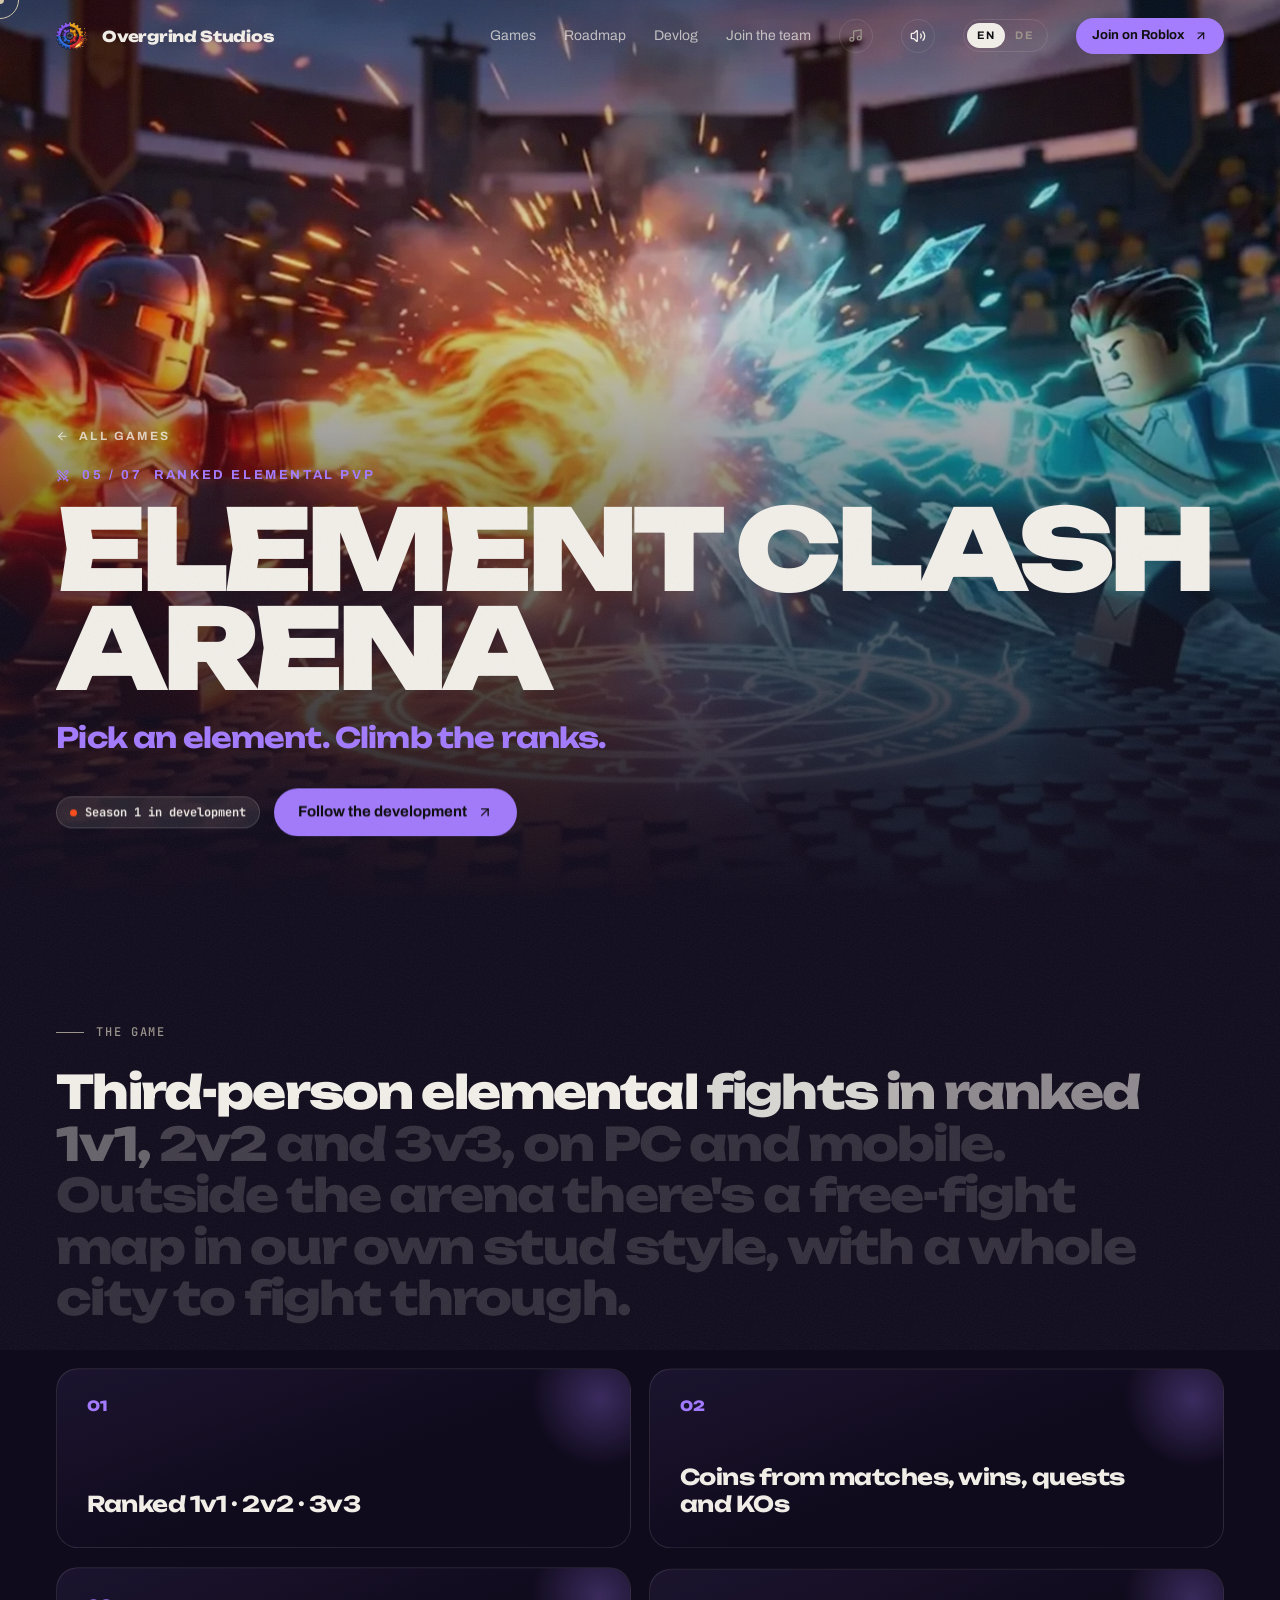
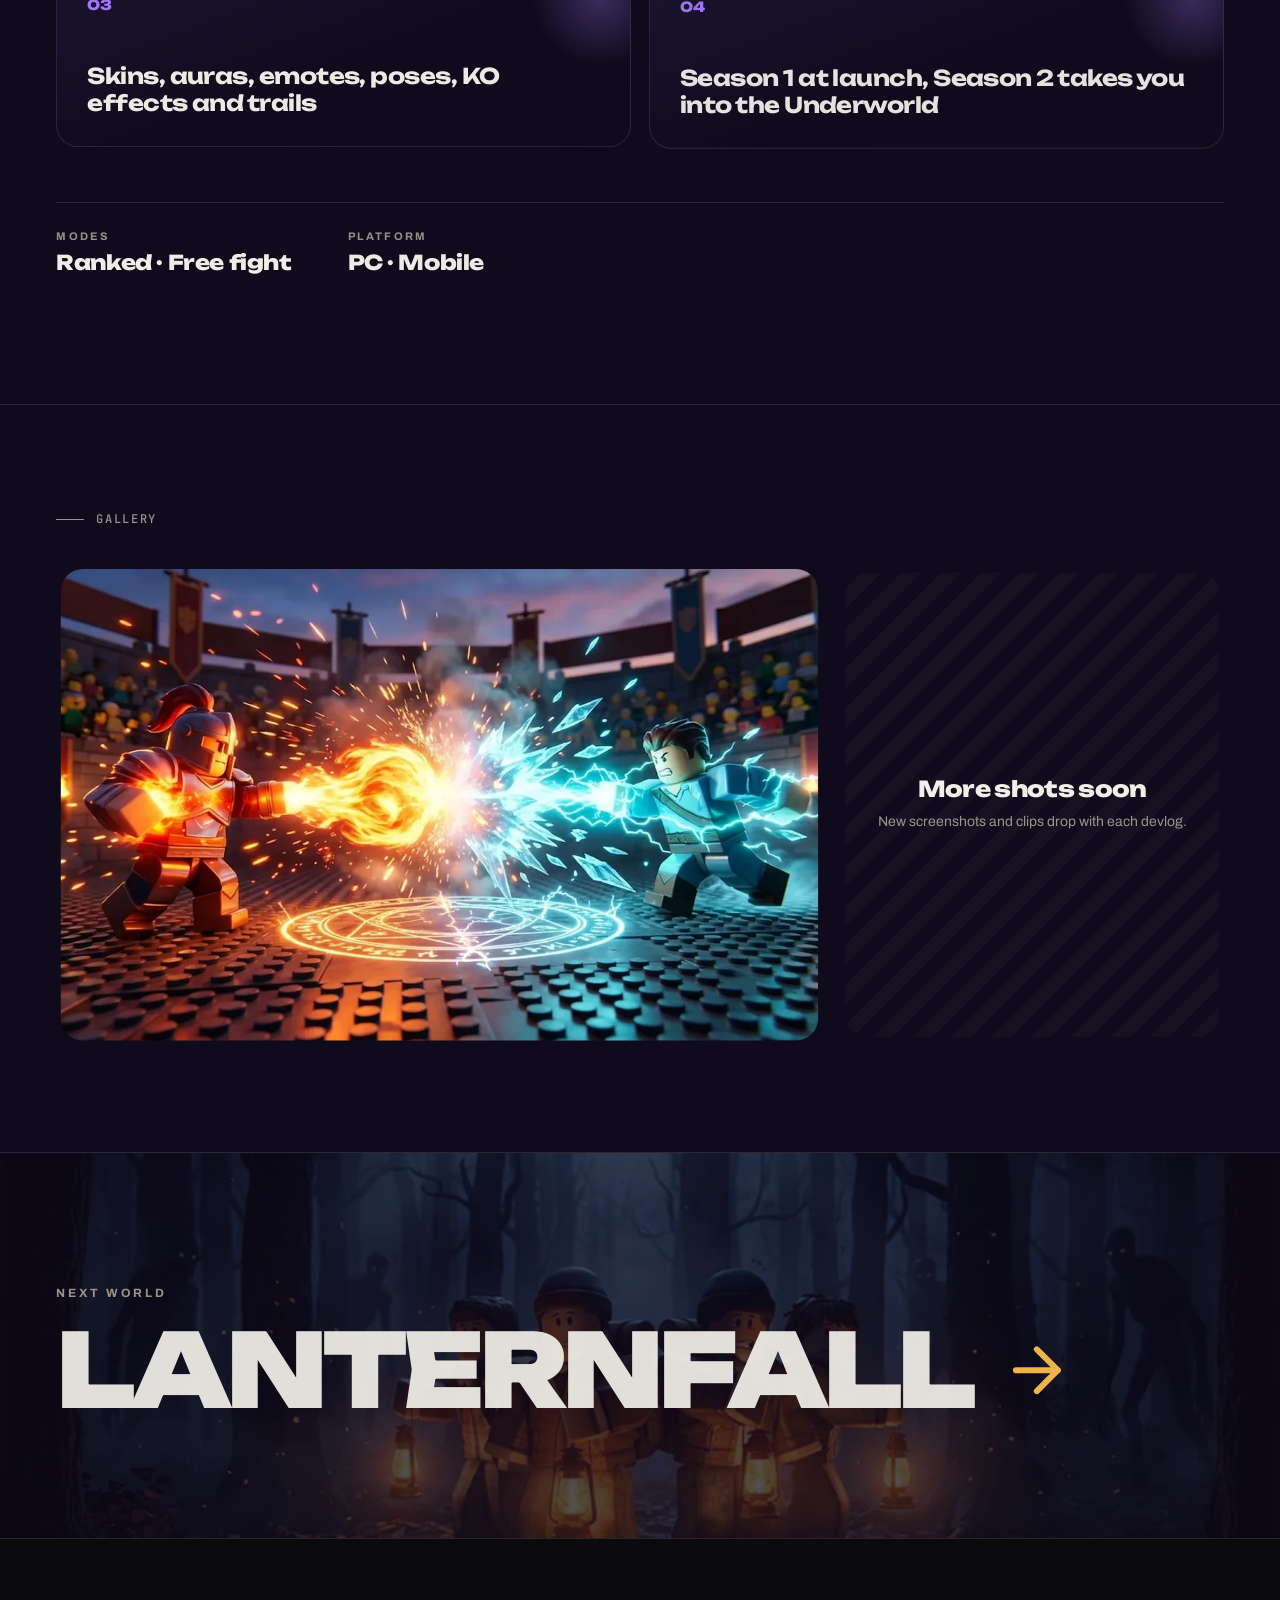
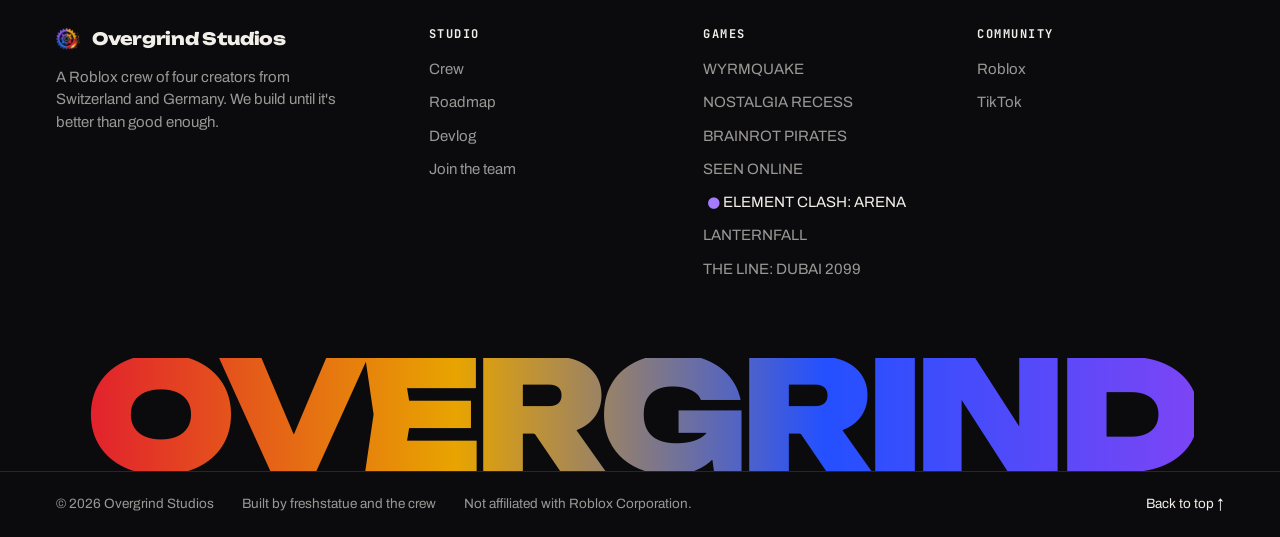
==== commit 73ee6b1d: "Portal transitions: pages break into studded bricks in the colour of the next game and build back ou" ====
--- a/games/clash/index.html
+++ b/games/clash/index.html
@@ -25,7 +25,6 @@
 <div class="grain" aria-hidden="true"></div>
 <svg width="0" height="0" style="position:absolute" aria-hidden="true"><filter id="liquid" x="-10%" y="-10%" width="120%" height="120%"><feTurbulence id="liquid-t" type="fractalNoise" baseFrequency="0.012 0.03" numOctaves="2" seed="7"/><feDisplacementMap id="liquid-d" in="SourceGraphic" scale="0" xChannelSelector="R" yChannelSelector="G"/></filter></svg>
 <div class="cur" aria-hidden="true"><div class="dot"></div><div class="ring"><span data-i18n="cur">VIEW</span></div></div>
-<div class="pt cover" aria-hidden="true"><i></i><i></i></div>
 
 <header class="nav">
   <div class="wrap">
@@ -109,7 +108,7 @@
 <script src="../../vendor/lenis.min.js"></script>
 <script>var DE = {"ld": "Lade sieben Welten", "cur": "ANSEHEN", "n.games": "Games", "n.road": "Roadmap", "n.studio": "Studio", "n.join": "Mitmachen", "n.cta": "Auf Roblox beitreten", "h.eyebrow": "Roblox-Gamestudio · seit 2026", "h.lede": "Vier Roblox-Creator, sieben Games in der Werkstatt. Jedes wird so lange gebaut, bis es <em>mehr</em> als nur gut genug ist.", "s.crew": "Die Crew", "cr.f": "Founder", "cr.d": "Developer", "h.c1": "Community beitreten", "h.c2": "Games ansehen", "h.scroll": "Scrollen", "f.1": "Games in Entwicklung", "f.2": "Creator in der Crew", "f.3": "eine Crew aus der Schweiz und Deutschland", "m.k": "Warum Overgrind", "m.t": "Wir veröffentlichen nicht die erste Version, die funktioniert. Sondern die, die wir selbst spielen würden: nach der Schule, nach der Arbeit, um zwei Uhr nachts. Das ist der Grind.", "w.t": "Sieben Welten.<br>Eine Crew.", "w.p": "Jedes Game hat seinen eigenen Look, eigene Regeln und ein eigenes Team. Scroll durch alle und lies unten die Details.", "w.end": "Und das ist erst der Anfang.", "w.endc": "Details lesen", "d.k": "Im Detail", "d.t": "Woran wir bauen", "l.k": "Frühe Konzepte", "l.t": "Noch im Labor", "l.chip": "Konzept", "r.k": "Roadmap", "r.t": "Was als Nächstes kommt", "r.1s": "Jetzt", "r.1h": "Sieben Games in der Werkstatt", "r.1p": "Jedes Projekt entsteht gerade in Roblox Studio.", "r.2s": "Als Nächstes", "r.2h": "Erste Playtests", "r.2p": "Nostalgia Recess: Test mit Freunden.", "r.2q": "SEEN ONLINE: private Beta.", "r.3s": "Winter 2026", "r.3h": "Erste Releases", "r.3p": "Wyrmquake peilt den Winter an.", "r.3q": "Nostalgia Recess bekommt nach dem Start wöchentliche Updates.", "r.4s": "Später", "r.4h": "Seasons und mehr", "r.4p": "Element Clash startet mit Season 1. Season 2 führt in die Unterwelt.", "r.note": "Pläne können sich ändern. Tritt der Community bei, dann erfährst du es zuerst.", "s.k": "Das Studio", "s.t": "Ein Label.<br>Viele Creator.", "s.p1": "Overgrind ist eine gemeinsame Roblox-Community. Verschiedene Creator veröffentlichen unter einem Namen und messen sich am gleichen Anspruch.", "s.p2": "Keine Copy-Paste-Games, keine ersten Entwürfe auf der Startseite. Jeder Release muss etwas sein, das wir selbst spielen würden.", "s.r1": "führt das Label", "s.r2": "leitet ein Game", "s.r3": "baut mit uns", "s.r4": "das bist du", "j.1": "Sei dabei vor", "j.2": "dem ersten Drop.", "j.p": "Tritt der Roblox-Community bei, damit du zuerst erfährst, wenn ein Game aufgeht, und folg uns auf TikTok für Devlogs und Clips.", "j.c1": "Auf Roblox beitreten", "n.devlog": "Devlog", "n.apply": "Ins Team", "d.more": "Zur Game-Seite", "v.k": "Devlog", "v.t": "Hinter dem Grind", "v.ep": "Folge 0", "v.h": "Das ist Overgrind", "v.p": "Wer wir sind, was wir bauen und warum es gleich sieben Games sind. Eine Minute, fünf Welten, ohne Füllstoff.", "v.c": "Mehr auf TikTok", "v.cr": "Stimme: ElevenLabs", "v.soon": "bald", "a.k": "Bau mit uns", "a.t": "Lust, mit uns zu grinden?", "a.p1": "Wir suchen immer Builder, Scripter, Modeler, UI- und VFX-Leute, denen Details genauso wichtig sind wie uns.", "a.p2": "Erzähl uns, wer du bist, und schick etwas, das du gebaut hast. Wir lesen jede Bewerbung.", "a.f1": "Dein Name", "a.f2": "Roblox-Benutzername", "a.f3": "Was du am besten kannst", "a.f4": "Portfolio oder Game-Link", "a.f5": "Ein paar Worte zu dir", "a.o": "Etwas anderes", "a.send": "Bewerbung senden", "a.note": "Öffnet dein Mailprogramm mit allem ausgefüllt. Auf dieser Seite wird nichts gespeichert.", "s.vid": "FreshStatue stellt Overgrind vor: wer wir sind, woher der Name kommt und wen wir suchen.", "gp.back": "Alle Games", "gp.follow": "Entwicklung verfolgen", "gp.k1": "Das Game", "gp.k2": "Galerie", "gp.soon": "Bald mehr Bilder", "gp.soonp": "Neue Screenshots und Clips kommen mit jedem Devlog.", "gp.next": "Nächste Welt", "ft.1": "Gebaut von freshstatue und der Crew", "ft.2": "Nicht mit der Roblox Corporation verbunden.", "g.wyrm.genre": "Drachen-Runner", "g.wyrm.tag": "Abtauchen. Zerschmettern. Aufsteigen.", "g.wyrm.status": "In Entwicklung · Ziel Winter 2026", "g.wyrm.desc": "Reite einen Drachen direkt in den Boden, grab dich durch die Erde und brich auf der anderen Seite wieder heraus. Alles, was im Weg steht, nimmst du mit. Alle 1000 Meter wählst du eine Karte, und manche davon sind ein Risiko.", "g.wyrm.f0": "Story „Der grosse Riss“ mit Overlord Quadrax und Reiterin Pip", "g.wyrm.f1": "Bosse mit Schwachpunkten, die du finden musst", "g.wyrm.f2": "Ein Hort, den du mit allem füllst, was du ausgräbst", "g.wyrm.f3": "Tägliche Strecke und Live-Rennen mit Liga", "g.wyrm.fl0": "Modus", "g.wyrm.fv0": "Solo · Live-Rennen", "g.wyrm.fl1": "Look", "g.wyrm.fv1": "Glänzender Cartoon", "g.recess.genre": "Schulhof-Multiplayer", "g.recess.tag": "Die Pause ist nie vorbei.", "g.recess.status": "Als Nächstes: Test mit Freunden", "g.recess.desc": "Fangen, Verstecken, Bärenhöhle: die Pausenspiele von 2005 bis 2017, zurück mit deinen Freunden auf einem grossen Schulhof. Jede Figur bekommt ihren eigenen Look.", "g.recess.f0": "Zum Start: Bärenhöhle, Verstecken und Fangen", "g.recess.f1": "Eine glänzende Cartoon-Welt, ganz ohne Noppen", "g.recess.f2": "Zuerst Englisch, dann Deutsch und Spanisch", "g.recess.f3": "Nach dem Release jede Woche Updates", "g.recess.fl0": "Spieler", "g.recess.fv0": "Multiplayer", "g.recess.fl1": "Für", "g.recess.fv1": "Kinder von 2005–2017", "g.pirates.genre": "Piraten-Abenteuer", "g.pirates.tag": "Erobere die Meere.", "g.pirates.status": "In Entwicklung", "g.pirates.desc": "Ein Ozean aus feinen Noppensteinen, mit grossen Wellen und weissem Schaum. Brainrot-Crews segeln aus der Brainrot Bay los, handeln, plündern und schwimmen, wohin sie wollen.", "g.pirates.f0": "Brainrot Bay: eine grosse Hafeninsel mit echten Läden", "g.pirates.f1": "Trash Tide West ist sicheres Wasser, Mistmouth Nord ist Raid-Gebiet", "g.pirates.f2": "Karibisches Tageslicht und Abende zur goldenen Stunde", "g.pirates.f3": "Eine Brainrot-Crew mit Glubschaugen, eher lustig als gruselig", "g.pirates.fl0": "Welt", "g.pirates.fv0": "Alles aus Noppen", "g.pirates.fl1": "Schwimmen", "g.pirates.fv1": "Frei, überall", "g.seen.genre": "Horror", "g.seen.tag": "Manche Fotos bleiben besser offline.", "g.seen.status": "Als Nächstes: private Beta", "g.seen.desc": "Du bist Archivar im weissen Laborkittel, mit einer Nummer auf dem Rücken. Deine Aufgabe: die Menschen finden, die aus alten Fotos verschwunden sind. Manche sind noch da draussen, und sie haben sich verändert.", "g.seen.f0": "Ein echt bedienbarer PC in der Lobby ist dein Weg in die Welten", "g.seen.f1": "Der Glockenmann, der Schwimmer und das Wesen im Feld", "g.seen.f2": "Auch fürs Spielen auf dem Handy gebaut", "g.seen.f3": "Robux nur für Kosmetik: Kittelfarben und Taschenlampenlicht", "g.seen.fl0": "Spieler", "g.seen.fv0": "Archivare im Team", "g.seen.fl1": "Plattform", "g.seen.fv1": "PC · Handy", "g.clash.genre": "Ranked-Elementkampf", "g.clash.tag": "Wähl dein Element. Steig im Rang.", "g.clash.status": "Season 1 in Entwicklung", "g.clash.desc": "Third-Person-Elementkämpfe im Ranked-Modus 1v1, 2v2 und 3v3, auf PC und Handy. Ausserhalb der Arena gibt es eine Free-Fight-Map im eigenen Noppen-Stil, mit einer ganzen Stadt zum Durchkämpfen.", "g.clash.f0": "Ranked 1v1 · 2v2 · 3v3", "g.clash.f1": "Coins für Matches, Siege, Quests und KOs", "g.clash.f2": "Skins, Auren, Emotes, Posen, KO-Effekte und Trails", "g.clash.f3": "Start mit Season 1, Season 2 führt in die Unterwelt", "g.clash.fl0": "Modi", "g.clash.fv0": "Ranked · Free Fight", "g.clash.fl1": "Plattform", "g.clash.fv1": "PC · Handy", "g.lantern.genre": "Koop-Survival-Horror", "g.lantern.tag": "Kommt gemeinsam durch die Dunkelheit.", "g.lantern.status": "In Entwicklung", "g.lantern.desc": "Ein Koop-Survival-Horror für dich und deine Freunde. Allein schafft es niemand durch die Dunkelheit, also bleibt besser zusammen.", "g.lantern.f0": "Von Anfang an für Koop gebaut", "g.lantern.f1": "Survival-Horror, Meilenstein für Meilenstein gebaut", "g.lantern.fl0": "Spieler", "g.lantern.fv0": "Koop", "g.lantern.fl1": "Genre", "g.lantern.fv1": "Survival-Horror", "g.line.genre": "Story-Sci-Fi", "g.line.tag": "Eine Stadt. Eine KI. Ein Weg nach oben.", "g.line.status": "In Entwicklung", "g.line.desc": "Dubai, 2099. Die Stadt ist eine einzige senkrechte Linie in der Wüste, gesteuert von einer KI namens MOTHERLINE. Du spielst Amir, einen Wartungstechniker, der seine Schwester Layla zurückholen will.", "g.line.f0": "Eine storybasierte Kampagne", "g.line.f1": "Realistische Grafik mit Reflexionen und Details überall", "g.line.f2": "Eine riesige Stadt mit Raum um Raum zum Erkunden", "g.line.fl0": "Held", "g.line.fv0": "Amir, Wartungstechniker", "g.line.fl1": "Gegner", "g.line.fv1": "MOTHERLINE", "lab.0": "Zahnarzt-Horror für Brainrot-Patienten.", "lab.1": "Käfig-Rätsel, ein Zirkusdirektor und Drohnen.", "n.crew": "Crew", "lu.r0": "Founder", "lu.r1": "Creator", "lu.r2": "Avatar lädt", "lu.r3": "Avatar lädt", "lu.you": "Du?", "lu.r4": "Freier Platz", "lu.k0": "Die Crew", "lu.t0": "Das sind<br>die Grinder.", "lu.p0": "Vier Devs aus der Schweiz und Deutschland. Beweg die Maus, sie schauen dir nach. Klick einen an und sag Hallo, tipp aufs Namensschild für seine Karte.", "lu.k1": "Founder", "lu.p1": "Führt das Label und baut die Games. Ja, er ist aus Marmor. Klick ihn an und schau, was passiert.", "lu.k2": "Creator", "lu.p2": "Noch kein Video, aber merk dir diesen Avatar. Die Krone kommt bald in deinen Feed.", "lu.k3": "Developer", "lu.p3": "Zwei weitere Devs aus der Crew. Ihre Avatare laden noch. Ihr Code nicht.", "lu.k4": "Freier Platz", "lu.t4": "Dieser Platz gehört dir.", "lu.p4": "Builder, Scripter, Modeler, Designer: Bühne frei.", "lu.c": "Jetzt bewerben", "lu.hint": "bewegen · klicken · hallo sagen", "lu.fit": "Game-Outfits", "dl.0": "Das ist Overgrind", "dlw.0": "1 Min.", "dl.1": "Wyrmquake-Devlog", "dlw.1": "bald", "ld.t": "Trete Overgrind bei", "ld.by": "von freshstatue und der Crew", "ld.tip": "Tipp: Auf dieser Seite sind 10 goldene Noppen versteckt.", "f.4": "Mitglieder in der Community", "n.build": "Builder", "tt.h": "Frisch von TikTok", "tt.p": "Unsere neusten Clips und Devlogs direkt von TikTok. Sie laden von tiktok.com, dabei kann TikTok Cookies setzen.", "tt.c": "TikTok-Videos laden", "b.k": "Avatar-Builder", "b.t": "Bau deinen<br>Grinder.", "b.p": "Wähl Farben, ein Gesicht und ein Game-Outfit. Lade deine Crew-Karte runter, teil sie oder schick sie mit deiner Bewerbung.", "b.hint": "ziehen zum Drehen · klicken für ein Emote", "b.skin": "Haut", "b.shirt": "Shirt", "b.pants": "Hose", "b.face": "Gesicht", "b.fit": "Game-Outfit", "b.name": "Name auf der Karte", "b.role": "Rolle", "b.dl": "Karte runterladen", "b.share": "Teilen", "b.apply": "Mit diesem Avatar bewerben", "gs.role": "Du hast jede goldene Noppe gefunden", "gs.r1": "Noppen", "gs.r2": "Status", "gs.r2v": "Zertifizierter Grinder", "gs.q": "„Echte Grinder schauen in jede Ecke.“", "up.0.t": "Die Games bekommen die grosse Bühne", "up.0.0": "Unser Logo ist jetzt ein echtes 3D-Zahnrad: Es baut sich im Intro zusammen, fliegt dich in die Seite und fährt beim Scrollen mit.", "up.0.1": "Alle sieben Games laufen jetzt als grosse Galerie: Beim Scrollen fahren sie eins nach dem anderen vorbei.", "up.0.2": "Überall neue Bewegung: Der Schriftzug baut sich auf, Überschriften steigen ein, die Roadmap zeichnet sich selbst und die Crew-Karten neigen sich zu deinem Cursor.", "up.0.3": "Beim ersten Besuch ein kurzes Noppen-Intro in den Crew-Farben.", "up.0.4": "Neuer Design-Schliff: Lichtkegel hinter der Crew, Crew-Karten als Poster, die sich beim Drüberfahren öffnen, eine neue Roadmap und ein Footer mit allen Games.", "up.1.t": "Neue Crew, neues Logo, neuer Film", "up.1.0": "excess und Gino wurden komplett neu gebaut, und FreshStatue ist jetzt echter Marmor mit goldenen Nähten. Klick sie oben an.", "up.1.1": "Unser eigenes Logo: ein Zahnrad aus Noppen in den vier Crew-Farben.", "up.1.2": "Neu im Devlog: ein Ein-Minuten-Film durch fünf unserer Welten und das ganze Studio-Video.", "up.2.t": "Ganze Crew, neuer Look", "up.2.0": "Alle vier Creator sind jetzt als ihre echten Roblox-Avatare auf der Seite: FreshStatue, Andrin, Gino und excess.", "up.2.1": "Neues weisses Design mit einer Farbe pro Creator.", "up.2.2": "Klick oben einen Creator an, und er reagiert.", "up.3.t": "Die Crew ist eingezogen", "up.3.0": "FreshStatue und Andrin sind jetzt überall auf der Seite unterwegs, vom Hero bis zum Footer.", "up.3.1": "Avatar-Builder: Bau deinen eigenen Grinder und lade deine Crew-Karte runter.", "up.3.2": "Irgendwo auf dieser Seite sind 10 goldene Noppen versteckt.", "up.4.t": "Studio-Video und Game-Outfits", "up.4.0": "FreshStatue stellt Overgrind im neuen Studio-Video vor.", "up.4.1": "Jedes Game hat sein eigenes Outfit für die Crew bekommen.", "lu.pose": "Pose", "lu.snap": "Foto machen", "lu.card": "Sammelkarte", "up.new": "NEU", "up.k": "Update-Log", "up.h": "Was ist neu", "up.p": "Was sich bei Overgrind zuletzt geändert hat.", "cr4.fs": "Führt das Label und baut die Games. Ja, er ist aus Marmor.", "cr4r.fs": "Founder", "cr4.andrin": "Schwarz und Rot, Krone obendrauf. Merk dir diesen Avatar, die Krone kommt bald in deinen Feed.", "cr4r.andrin": "Creator", "cr4.gino": "Schwarzer Hut, weisse Haare, ROCKSTAR-Jacke. Den findest du in jeder Lobby.", "cr4r.gino": "Creator", "cr4.excess": "Lila Pilotenbrille und eine Biene, die nie von seiner Seite weicht.", "cr4r.excess": "Creator", "w.hint": "weiter scrollen", "ft.about": "Eine Roblox-Crew aus vier Creatorn aus der Schweiz und Deutschland. Wir bauen, bis es mehr als nur gut genug ist.", "ft.h1": "Studio", "ft.h3": "Community", "ft.up": "Nach oben", "lb.crew": "Zur Crew", "lb.back": "Zurück", "h.m1": "Roblox-Gamestudio", "h.m2": "Seit 2026", "h.hint": "klick einen Creator an", "lu.t0a": "Das sind", "lu.t0b": "die Grinder.", "cr.p": "Vier Creator aus der Schweiz und Deutschland, ein Label. Hier baut jeder mit, und jeder spielt, was wir veröffentlichen.", "w.ta": "Sieben Welten.", "w.tb": "Eine Crew.", "w.p2": "Jedes Game hat seinen eigenen Look, eigene Regeln und ein eigenes Team. Öffne eins und schau, woran wir bauen.", "r.ta": "Was als", "r.tb": "Nächstes kommt.", "v.ta": "Hinter dem", "v.tb": "Grind.", "s.st": "Ein Label, viele Creator. Wir veröffentlichen nicht die erste Version, die funktioniert. Sondern die, die wir selbst spielen würden: nach der Schule, nach der Arbeit, um zwei Uhr nachts.", "a.ta": "Lust, mit uns", "a.tb": "zu grinden?"};</script>
 <script src="../../game.js"></script>
-<script src="../../transition.js"></script>
+<script src="../../portal.js"></script>
 <script type="module" src="../../extras.js"></script>
 <script data-goatcounter="https://overgrind.goatcounter.com/count" async src="https://gc.zgo.at/count.js"></script>
 </body>
--- a/assets/site.css
+++ b/assets/site.css
@@ -736,3 +736,10 @@
 .ft-up{justify-self:end;color:var(--paper)}
 @media (max-width:860px){.ft-top{grid-template-columns:1fr 1fr}.ft-about{grid-column:1/-1}.ft-bot{grid-template-columns:1fr}.ft-up{justify-self:start}}
 .gp-hero h1{max-width:none!important;font-size:min(clamp(48px,10vw,170px),calc((100vw - 2 * var(--pad)) / (var(--n,8) * .8)))!important;white-space:nowrap}
+
+/* portal transitions */
+.portal{position:fixed;inset:0;z-index:300;display:none;pointer-events:none;perspective:900px}
+.portal.on{display:grid;pointer-events:auto}
+.portal b{position:relative;background:var(--c);transform-style:preserve-3d}
+.portal b.dk{background:color-mix(in srgb,var(--c) 82%,#000)}
+.portal b::after{content:"";position:absolute;left:50%;top:50%;width:44%;aspect-ratio:1;border-radius:50%;transform:translate(-50%,-50%);background:radial-gradient(circle at 36% 32%,rgba(255,255,255,.4),rgba(255,255,255,0) 55%) var(--c);box-shadow:inset 0 -5px 0 rgba(0,0,0,.18),0 4px 0 rgba(0,0,0,.14)}
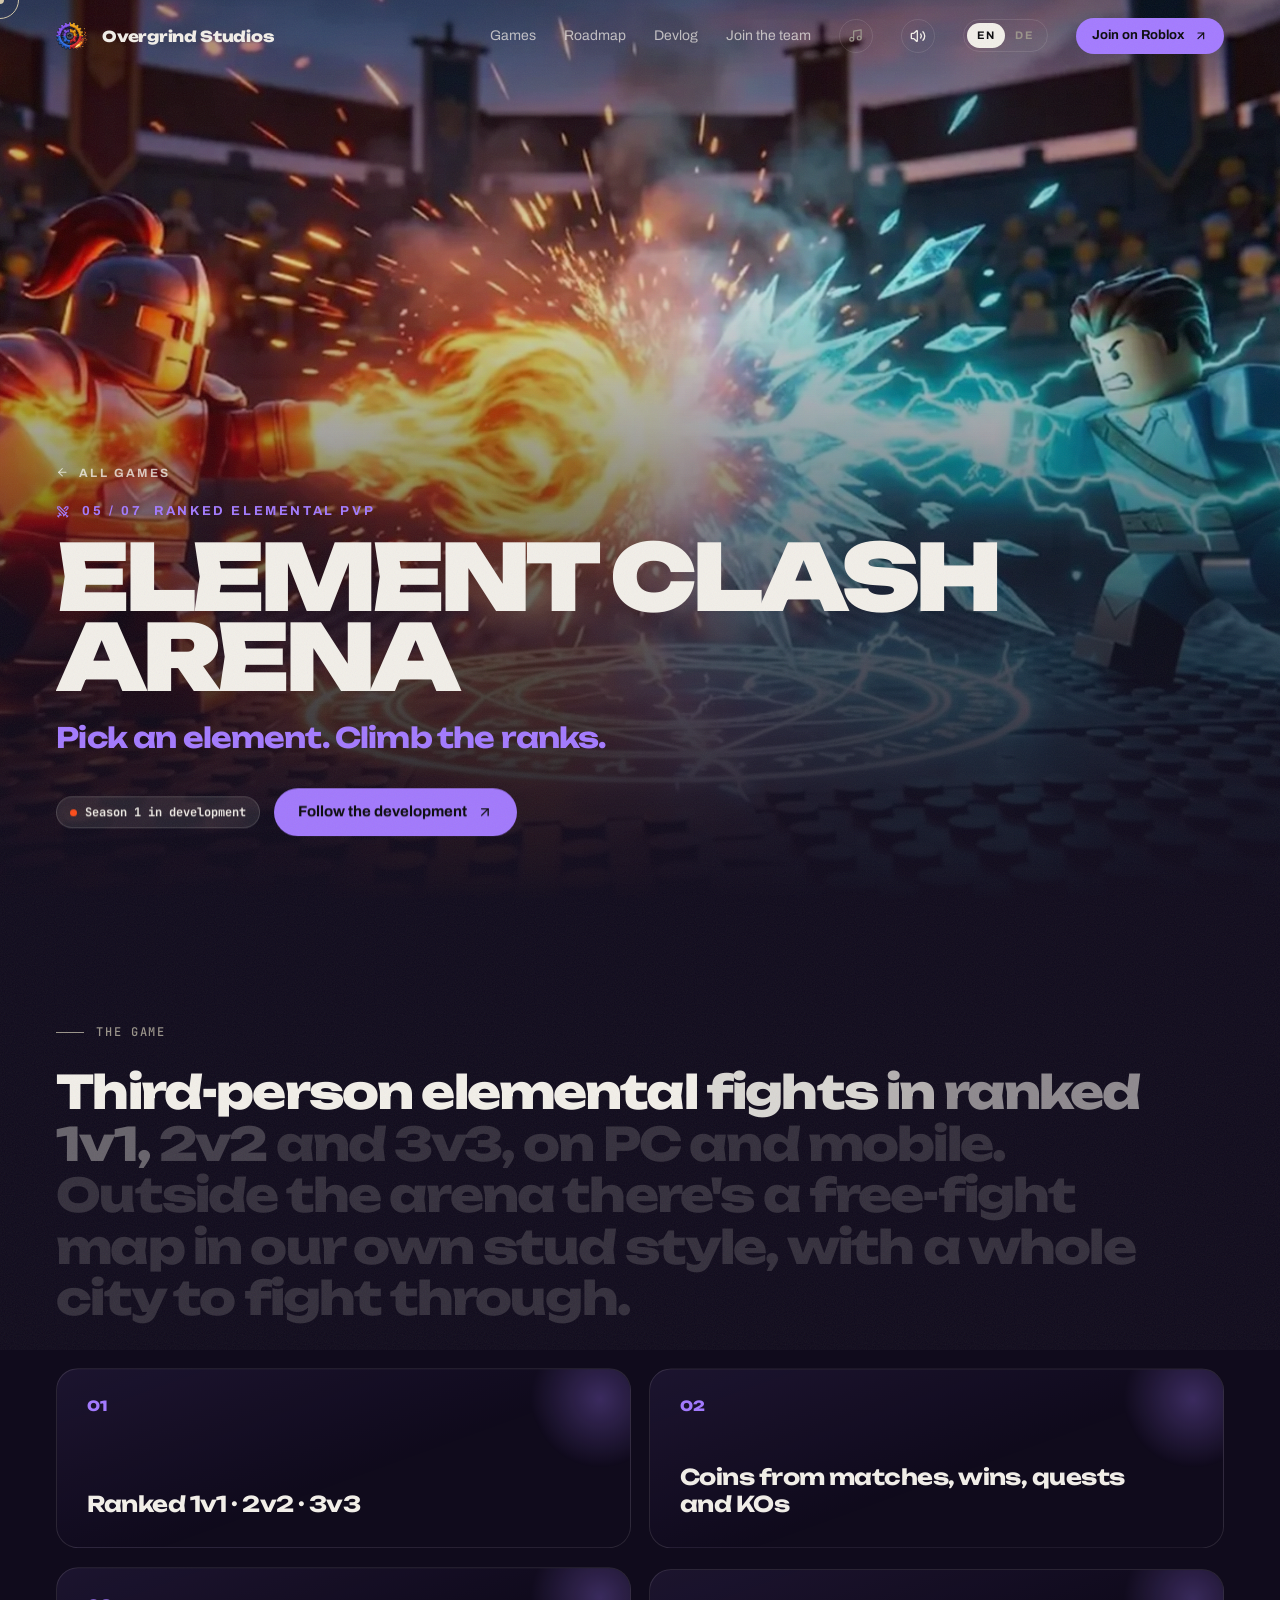
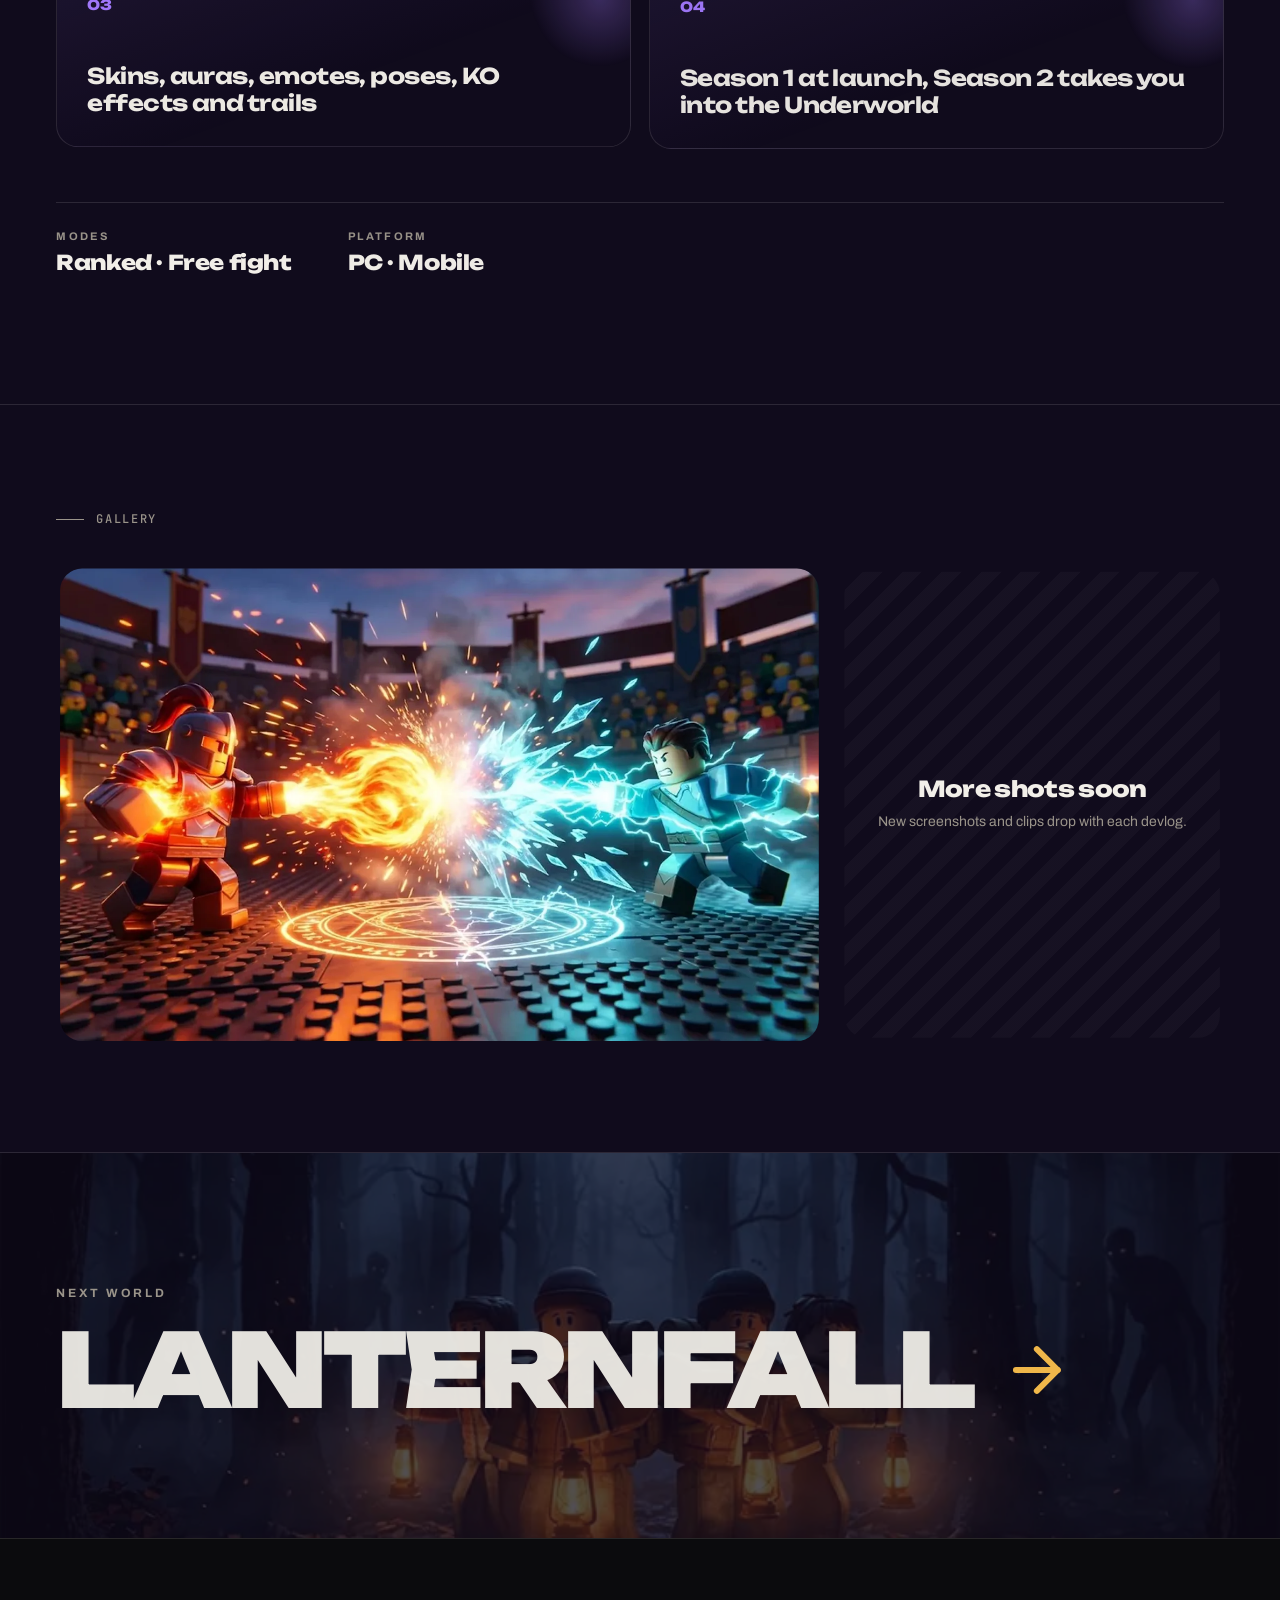
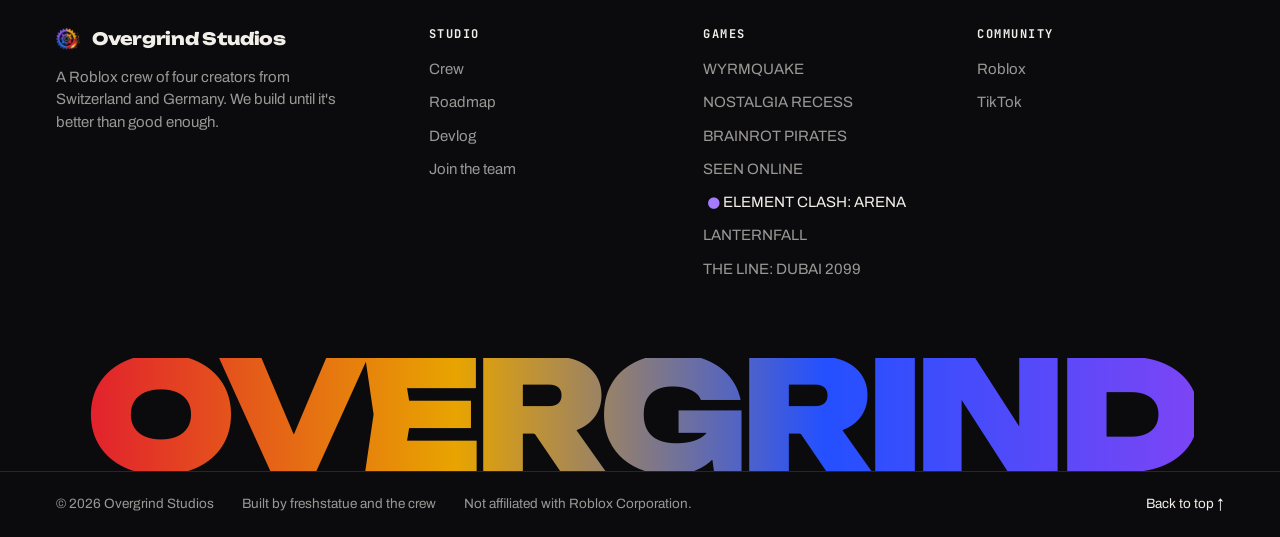
==== commit aee0ab94: "Game titles fit on ultrawide, cache-busting for game pages Co-Authored-By: Claude Opus 5.5 <noreply@" ====
--- a/games/clash/index.html
+++ b/games/clash/index.html
@@ -18,7 +18,7 @@
 <script type="application/ld+json">{"@context": "https://schema.org", "@type": "VideoGame", "name": "ELEMENT CLASH: ARENA", "genre": "Ranked elemental PvP", "description": "Third-person elemental fights in ranked 1v1, 2v2 and 3v3, on PC and mobile. Outside the arena there's a free-fight map in our own stud style, with a whole city to fight through.", "gamePlatform": "Roblox", "image": "https://overgrindstudio.click/assets/games/clash.jpg", "publisher": {"@type": "Organization", "name": "Overgrind Studios"}}</script>
 <link rel="preload" href="../../assets/fonts/unbounded.woff2" as="font" type="font/woff2" crossorigin>
 <link rel="preload" href="../../assets/fonts/archivo.woff2" as="font" type="font/woff2" crossorigin>
-<link rel="stylesheet" href="../../assets/site.css">
+<link rel="stylesheet" href="../../assets/site.css?v=d8c1b8b2">
 <style>:root{--bg:#100B1C;--accent:#A47BFF}</style>
 </head>
 <body class="game-page" data-key="clash">
@@ -107,8 +107,8 @@
 <script src="../../vendor/SplitText.min.js"></script>
 <script src="../../vendor/lenis.min.js"></script>
 <script>var DE = {"ld": "Lade sieben Welten", "cur": "ANSEHEN", "n.games": "Games", "n.road": "Roadmap", "n.studio": "Studio", "n.join": "Mitmachen", "n.cta": "Auf Roblox beitreten", "h.eyebrow": "Roblox-Gamestudio · seit 2026", "h.lede": "Vier Roblox-Creator, sieben Games in der Werkstatt. Jedes wird so lange gebaut, bis es <em>mehr</em> als nur gut genug ist.", "s.crew": "Die Crew", "cr.f": "Founder", "cr.d": "Developer", "h.c1": "Community beitreten", "h.c2": "Games ansehen", "h.scroll": "Scrollen", "f.1": "Games in Entwicklung", "f.2": "Creator in der Crew", "f.3": "eine Crew aus der Schweiz und Deutschland", "m.k": "Warum Overgrind", "m.t": "Wir veröffentlichen nicht die erste Version, die funktioniert. Sondern die, die wir selbst spielen würden: nach der Schule, nach der Arbeit, um zwei Uhr nachts. Das ist der Grind.", "w.t": "Sieben Welten.<br>Eine Crew.", "w.p": "Jedes Game hat seinen eigenen Look, eigene Regeln und ein eigenes Team. Scroll durch alle und lies unten die Details.", "w.end": "Und das ist erst der Anfang.", "w.endc": "Details lesen", "d.k": "Im Detail", "d.t": "Woran wir bauen", "l.k": "Frühe Konzepte", "l.t": "Noch im Labor", "l.chip": "Konzept", "r.k": "Roadmap", "r.t": "Was als Nächstes kommt", "r.1s": "Jetzt", "r.1h": "Sieben Games in der Werkstatt", "r.1p": "Jedes Projekt entsteht gerade in Roblox Studio.", "r.2s": "Als Nächstes", "r.2h": "Erste Playtests", "r.2p": "Nostalgia Recess: Test mit Freunden.", "r.2q": "SEEN ONLINE: private Beta.", "r.3s": "Winter 2026", "r.3h": "Erste Releases", "r.3p": "Wyrmquake peilt den Winter an.", "r.3q": "Nostalgia Recess bekommt nach dem Start wöchentliche Updates.", "r.4s": "Später", "r.4h": "Seasons und mehr", "r.4p": "Element Clash startet mit Season 1. Season 2 führt in die Unterwelt.", "r.note": "Pläne können sich ändern. Tritt der Community bei, dann erfährst du es zuerst.", "s.k": "Das Studio", "s.t": "Ein Label.<br>Viele Creator.", "s.p1": "Overgrind ist eine gemeinsame Roblox-Community. Verschiedene Creator veröffentlichen unter einem Namen und messen sich am gleichen Anspruch.", "s.p2": "Keine Copy-Paste-Games, keine ersten Entwürfe auf der Startseite. Jeder Release muss etwas sein, das wir selbst spielen würden.", "s.r1": "führt das Label", "s.r2": "leitet ein Game", "s.r3": "baut mit uns", "s.r4": "das bist du", "j.1": "Sei dabei vor", "j.2": "dem ersten Drop.", "j.p": "Tritt der Roblox-Community bei, damit du zuerst erfährst, wenn ein Game aufgeht, und folg uns auf TikTok für Devlogs und Clips.", "j.c1": "Auf Roblox beitreten", "n.devlog": "Devlog", "n.apply": "Ins Team", "d.more": "Zur Game-Seite", "v.k": "Devlog", "v.t": "Hinter dem Grind", "v.ep": "Folge 0", "v.h": "Das ist Overgrind", "v.p": "Wer wir sind, was wir bauen und warum es gleich sieben Games sind. Eine Minute, fünf Welten, ohne Füllstoff.", "v.c": "Mehr auf TikTok", "v.cr": "Stimme: ElevenLabs", "v.soon": "bald", "a.k": "Bau mit uns", "a.t": "Lust, mit uns zu grinden?", "a.p1": "Wir suchen immer Builder, Scripter, Modeler, UI- und VFX-Leute, denen Details genauso wichtig sind wie uns.", "a.p2": "Erzähl uns, wer du bist, und schick etwas, das du gebaut hast. Wir lesen jede Bewerbung.", "a.f1": "Dein Name", "a.f2": "Roblox-Benutzername", "a.f3": "Was du am besten kannst", "a.f4": "Portfolio oder Game-Link", "a.f5": "Ein paar Worte zu dir", "a.o": "Etwas anderes", "a.send": "Bewerbung senden", "a.note": "Öffnet dein Mailprogramm mit allem ausgefüllt. Auf dieser Seite wird nichts gespeichert.", "s.vid": "FreshStatue stellt Overgrind vor: wer wir sind, woher der Name kommt und wen wir suchen.", "gp.back": "Alle Games", "gp.follow": "Entwicklung verfolgen", "gp.k1": "Das Game", "gp.k2": "Galerie", "gp.soon": "Bald mehr Bilder", "gp.soonp": "Neue Screenshots und Clips kommen mit jedem Devlog.", "gp.next": "Nächste Welt", "ft.1": "Gebaut von freshstatue und der Crew", "ft.2": "Nicht mit der Roblox Corporation verbunden.", "g.wyrm.genre": "Drachen-Runner", "g.wyrm.tag": "Abtauchen. Zerschmettern. Aufsteigen.", "g.wyrm.status": "In Entwicklung · Ziel Winter 2026", "g.wyrm.desc": "Reite einen Drachen direkt in den Boden, grab dich durch die Erde und brich auf der anderen Seite wieder heraus. Alles, was im Weg steht, nimmst du mit. Alle 1000 Meter wählst du eine Karte, und manche davon sind ein Risiko.", "g.wyrm.f0": "Story „Der grosse Riss“ mit Overlord Quadrax und Reiterin Pip", "g.wyrm.f1": "Bosse mit Schwachpunkten, die du finden musst", "g.wyrm.f2": "Ein Hort, den du mit allem füllst, was du ausgräbst", "g.wyrm.f3": "Tägliche Strecke und Live-Rennen mit Liga", "g.wyrm.fl0": "Modus", "g.wyrm.fv0": "Solo · Live-Rennen", "g.wyrm.fl1": "Look", "g.wyrm.fv1": "Glänzender Cartoon", "g.recess.genre": "Schulhof-Multiplayer", "g.recess.tag": "Die Pause ist nie vorbei.", "g.recess.status": "Als Nächstes: Test mit Freunden", "g.recess.desc": "Fangen, Verstecken, Bärenhöhle: die Pausenspiele von 2005 bis 2017, zurück mit deinen Freunden auf einem grossen Schulhof. Jede Figur bekommt ihren eigenen Look.", "g.recess.f0": "Zum Start: Bärenhöhle, Verstecken und Fangen", "g.recess.f1": "Eine glänzende Cartoon-Welt, ganz ohne Noppen", "g.recess.f2": "Zuerst Englisch, dann Deutsch und Spanisch", "g.recess.f3": "Nach dem Release jede Woche Updates", "g.recess.fl0": "Spieler", "g.recess.fv0": "Multiplayer", "g.recess.fl1": "Für", "g.recess.fv1": "Kinder von 2005–2017", "g.pirates.genre": "Piraten-Abenteuer", "g.pirates.tag": "Erobere die Meere.", "g.pirates.status": "In Entwicklung", "g.pirates.desc": "Ein Ozean aus feinen Noppensteinen, mit grossen Wellen und weissem Schaum. Brainrot-Crews segeln aus der Brainrot Bay los, handeln, plündern und schwimmen, wohin sie wollen.", "g.pirates.f0": "Brainrot Bay: eine grosse Hafeninsel mit echten Läden", "g.pirates.f1": "Trash Tide West ist sicheres Wasser, Mistmouth Nord ist Raid-Gebiet", "g.pirates.f2": "Karibisches Tageslicht und Abende zur goldenen Stunde", "g.pirates.f3": "Eine Brainrot-Crew mit Glubschaugen, eher lustig als gruselig", "g.pirates.fl0": "Welt", "g.pirates.fv0": "Alles aus Noppen", "g.pirates.fl1": "Schwimmen", "g.pirates.fv1": "Frei, überall", "g.seen.genre": "Horror", "g.seen.tag": "Manche Fotos bleiben besser offline.", "g.seen.status": "Als Nächstes: private Beta", "g.seen.desc": "Du bist Archivar im weissen Laborkittel, mit einer Nummer auf dem Rücken. Deine Aufgabe: die Menschen finden, die aus alten Fotos verschwunden sind. Manche sind noch da draussen, und sie haben sich verändert.", "g.seen.f0": "Ein echt bedienbarer PC in der Lobby ist dein Weg in die Welten", "g.seen.f1": "Der Glockenmann, der Schwimmer und das Wesen im Feld", "g.seen.f2": "Auch fürs Spielen auf dem Handy gebaut", "g.seen.f3": "Robux nur für Kosmetik: Kittelfarben und Taschenlampenlicht", "g.seen.fl0": "Spieler", "g.seen.fv0": "Archivare im Team", "g.seen.fl1": "Plattform", "g.seen.fv1": "PC · Handy", "g.clash.genre": "Ranked-Elementkampf", "g.clash.tag": "Wähl dein Element. Steig im Rang.", "g.clash.status": "Season 1 in Entwicklung", "g.clash.desc": "Third-Person-Elementkämpfe im Ranked-Modus 1v1, 2v2 und 3v3, auf PC und Handy. Ausserhalb der Arena gibt es eine Free-Fight-Map im eigenen Noppen-Stil, mit einer ganzen Stadt zum Durchkämpfen.", "g.clash.f0": "Ranked 1v1 · 2v2 · 3v3", "g.clash.f1": "Coins für Matches, Siege, Quests und KOs", "g.clash.f2": "Skins, Auren, Emotes, Posen, KO-Effekte und Trails", "g.clash.f3": "Start mit Season 1, Season 2 führt in die Unterwelt", "g.clash.fl0": "Modi", "g.clash.fv0": "Ranked · Free Fight", "g.clash.fl1": "Plattform", "g.clash.fv1": "PC · Handy", "g.lantern.genre": "Koop-Survival-Horror", "g.lantern.tag": "Kommt gemeinsam durch die Dunkelheit.", "g.lantern.status": "In Entwicklung", "g.lantern.desc": "Ein Koop-Survival-Horror für dich und deine Freunde. Allein schafft es niemand durch die Dunkelheit, also bleibt besser zusammen.", "g.lantern.f0": "Von Anfang an für Koop gebaut", "g.lantern.f1": "Survival-Horror, Meilenstein für Meilenstein gebaut", "g.lantern.fl0": "Spieler", "g.lantern.fv0": "Koop", "g.lantern.fl1": "Genre", "g.lantern.fv1": "Survival-Horror", "g.line.genre": "Story-Sci-Fi", "g.line.tag": "Eine Stadt. Eine KI. Ein Weg nach oben.", "g.line.status": "In Entwicklung", "g.line.desc": "Dubai, 2099. Die Stadt ist eine einzige senkrechte Linie in der Wüste, gesteuert von einer KI namens MOTHERLINE. Du spielst Amir, einen Wartungstechniker, der seine Schwester Layla zurückholen will.", "g.line.f0": "Eine storybasierte Kampagne", "g.line.f1": "Realistische Grafik mit Reflexionen und Details überall", "g.line.f2": "Eine riesige Stadt mit Raum um Raum zum Erkunden", "g.line.fl0": "Held", "g.line.fv0": "Amir, Wartungstechniker", "g.line.fl1": "Gegner", "g.line.fv1": "MOTHERLINE", "lab.0": "Zahnarzt-Horror für Brainrot-Patienten.", "lab.1": "Käfig-Rätsel, ein Zirkusdirektor und Drohnen.", "n.crew": "Crew", "lu.r0": "Founder", "lu.r1": "Creator", "lu.r2": "Avatar lädt", "lu.r3": "Avatar lädt", "lu.you": "Du?", "lu.r4": "Freier Platz", "lu.k0": "Die Crew", "lu.t0": "Das sind<br>die Grinder.", "lu.p0": "Vier Devs aus der Schweiz und Deutschland. Beweg die Maus, sie schauen dir nach. Klick einen an und sag Hallo, tipp aufs Namensschild für seine Karte.", "lu.k1": "Founder", "lu.p1": "Führt das Label und baut die Games. Ja, er ist aus Marmor. Klick ihn an und schau, was passiert.", "lu.k2": "Creator", "lu.p2": "Noch kein Video, aber merk dir diesen Avatar. Die Krone kommt bald in deinen Feed.", "lu.k3": "Developer", "lu.p3": "Zwei weitere Devs aus der Crew. Ihre Avatare laden noch. Ihr Code nicht.", "lu.k4": "Freier Platz", "lu.t4": "Dieser Platz gehört dir.", "lu.p4": "Builder, Scripter, Modeler, Designer: Bühne frei.", "lu.c": "Jetzt bewerben", "lu.hint": "bewegen · klicken · hallo sagen", "lu.fit": "Game-Outfits", "dl.0": "Das ist Overgrind", "dlw.0": "1 Min.", "dl.1": "Wyrmquake-Devlog", "dlw.1": "bald", "ld.t": "Trete Overgrind bei", "ld.by": "von freshstatue und der Crew", "ld.tip": "Tipp: Auf dieser Seite sind 10 goldene Noppen versteckt.", "f.4": "Mitglieder in der Community", "n.build": "Builder", "tt.h": "Frisch von TikTok", "tt.p": "Unsere neusten Clips und Devlogs direkt von TikTok. Sie laden von tiktok.com, dabei kann TikTok Cookies setzen.", "tt.c": "TikTok-Videos laden", "b.k": "Avatar-Builder", "b.t": "Bau deinen<br>Grinder.", "b.p": "Wähl Farben, ein Gesicht und ein Game-Outfit. Lade deine Crew-Karte runter, teil sie oder schick sie mit deiner Bewerbung.", "b.hint": "ziehen zum Drehen · klicken für ein Emote", "b.skin": "Haut", "b.shirt": "Shirt", "b.pants": "Hose", "b.face": "Gesicht", "b.fit": "Game-Outfit", "b.name": "Name auf der Karte", "b.role": "Rolle", "b.dl": "Karte runterladen", "b.share": "Teilen", "b.apply": "Mit diesem Avatar bewerben", "gs.role": "Du hast jede goldene Noppe gefunden", "gs.r1": "Noppen", "gs.r2": "Status", "gs.r2v": "Zertifizierter Grinder", "gs.q": "„Echte Grinder schauen in jede Ecke.“", "up.0.t": "Die Games bekommen die grosse Bühne", "up.0.0": "Unser Logo ist jetzt ein echtes 3D-Zahnrad: Es baut sich im Intro zusammen, fliegt dich in die Seite und fährt beim Scrollen mit.", "up.0.1": "Alle sieben Games laufen jetzt als grosse Galerie: Beim Scrollen fahren sie eins nach dem anderen vorbei.", "up.0.2": "Überall neue Bewegung: Der Schriftzug baut sich auf, Überschriften steigen ein, die Roadmap zeichnet sich selbst und die Crew-Karten neigen sich zu deinem Cursor.", "up.0.3": "Beim ersten Besuch ein kurzes Noppen-Intro in den Crew-Farben.", "up.0.4": "Neuer Design-Schliff: Lichtkegel hinter der Crew, Crew-Karten als Poster, die sich beim Drüberfahren öffnen, eine neue Roadmap und ein Footer mit allen Games.", "up.1.t": "Neue Crew, neues Logo, neuer Film", "up.1.0": "excess und Gino wurden komplett neu gebaut, und FreshStatue ist jetzt echter Marmor mit goldenen Nähten. Klick sie oben an.", "up.1.1": "Unser eigenes Logo: ein Zahnrad aus Noppen in den vier Crew-Farben.", "up.1.2": "Neu im Devlog: ein Ein-Minuten-Film durch fünf unserer Welten und das ganze Studio-Video.", "up.2.t": "Ganze Crew, neuer Look", "up.2.0": "Alle vier Creator sind jetzt als ihre echten Roblox-Avatare auf der Seite: FreshStatue, Andrin, Gino und excess.", "up.2.1": "Neues weisses Design mit einer Farbe pro Creator.", "up.2.2": "Klick oben einen Creator an, und er reagiert.", "up.3.t": "Die Crew ist eingezogen", "up.3.0": "FreshStatue und Andrin sind jetzt überall auf der Seite unterwegs, vom Hero bis zum Footer.", "up.3.1": "Avatar-Builder: Bau deinen eigenen Grinder und lade deine Crew-Karte runter.", "up.3.2": "Irgendwo auf dieser Seite sind 10 goldene Noppen versteckt.", "up.4.t": "Studio-Video und Game-Outfits", "up.4.0": "FreshStatue stellt Overgrind im neuen Studio-Video vor.", "up.4.1": "Jedes Game hat sein eigenes Outfit für die Crew bekommen.", "lu.pose": "Pose", "lu.snap": "Foto machen", "lu.card": "Sammelkarte", "up.new": "NEU", "up.k": "Update-Log", "up.h": "Was ist neu", "up.p": "Was sich bei Overgrind zuletzt geändert hat.", "cr4.fs": "Führt das Label und baut die Games. Ja, er ist aus Marmor.", "cr4r.fs": "Founder", "cr4.andrin": "Schwarz und Rot, Krone obendrauf. Merk dir diesen Avatar, die Krone kommt bald in deinen Feed.", "cr4r.andrin": "Creator", "cr4.gino": "Schwarzer Hut, weisse Haare, ROCKSTAR-Jacke. Den findest du in jeder Lobby.", "cr4r.gino": "Creator", "cr4.excess": "Lila Pilotenbrille und eine Biene, die nie von seiner Seite weicht.", "cr4r.excess": "Creator", "w.hint": "weiter scrollen", "ft.about": "Eine Roblox-Crew aus vier Creatorn aus der Schweiz und Deutschland. Wir bauen, bis es mehr als nur gut genug ist.", "ft.h1": "Studio", "ft.h3": "Community", "ft.up": "Nach oben", "lb.crew": "Zur Crew", "lb.back": "Zurück", "h.m1": "Roblox-Gamestudio", "h.m2": "Seit 2026", "h.hint": "klick einen Creator an", "lu.t0a": "Das sind", "lu.t0b": "die Grinder.", "cr.p": "Vier Creator aus der Schweiz und Deutschland, ein Label. Hier baut jeder mit, und jeder spielt, was wir veröffentlichen.", "w.ta": "Sieben Welten.", "w.tb": "Eine Crew.", "w.p2": "Jedes Game hat seinen eigenen Look, eigene Regeln und ein eigenes Team. Öffne eins und schau, woran wir bauen.", "r.ta": "Was als", "r.tb": "Nächstes kommt.", "v.ta": "Hinter dem", "v.tb": "Grind.", "s.st": "Ein Label, viele Creator. Wir veröffentlichen nicht die erste Version, die funktioniert. Sondern die, die wir selbst spielen würden: nach der Schule, nach der Arbeit, um zwei Uhr nachts.", "a.ta": "Lust, mit uns", "a.tb": "zu grinden?"};</script>
-<script src="../../game.js"></script>
-<script src="../../portal.js"></script>
+<script src="../../game.js?v=d8c1b8b2"></script>
+<script src="../../portal.js?v=d8c1b8b2"></script>
 <script type="module" src="../../extras.js"></script>
 <script data-goatcounter="https://overgrind.goatcounter.com/count" async src="https://gc.zgo.at/count.js"></script>
 </body>
--- a/assets/site.css
+++ b/assets/site.css
@@ -735,7 +735,7 @@
 .ft-bot{grid-template-columns:repeat(3,auto) 1fr;gap:28px;align-items:center;padding-block:22px;border-top:1px solid var(--line);font-size:13.5px}
 .ft-up{justify-self:end;color:var(--paper)}
 @media (max-width:860px){.ft-top{grid-template-columns:1fr 1fr}.ft-about{grid-column:1/-1}.ft-bot{grid-template-columns:1fr}.ft-up{justify-self:start}}
-.gp-hero h1{max-width:none!important;font-size:min(clamp(48px,10vw,170px),calc((100vw - 2 * var(--pad)) / (var(--n,8) * .8)))!important;white-space:nowrap}
+.gp-hero h1{max-width:none!important;font-size:min(clamp(48px,10vw,170px),calc((100vw - 2 * var(--pad)) / (var(--n,8) * .98)))!important;white-space:nowrap}
 
 /* portal transitions */
 .portal{position:fixed;inset:0;z-index:300;display:none;pointer-events:none;perspective:900px}
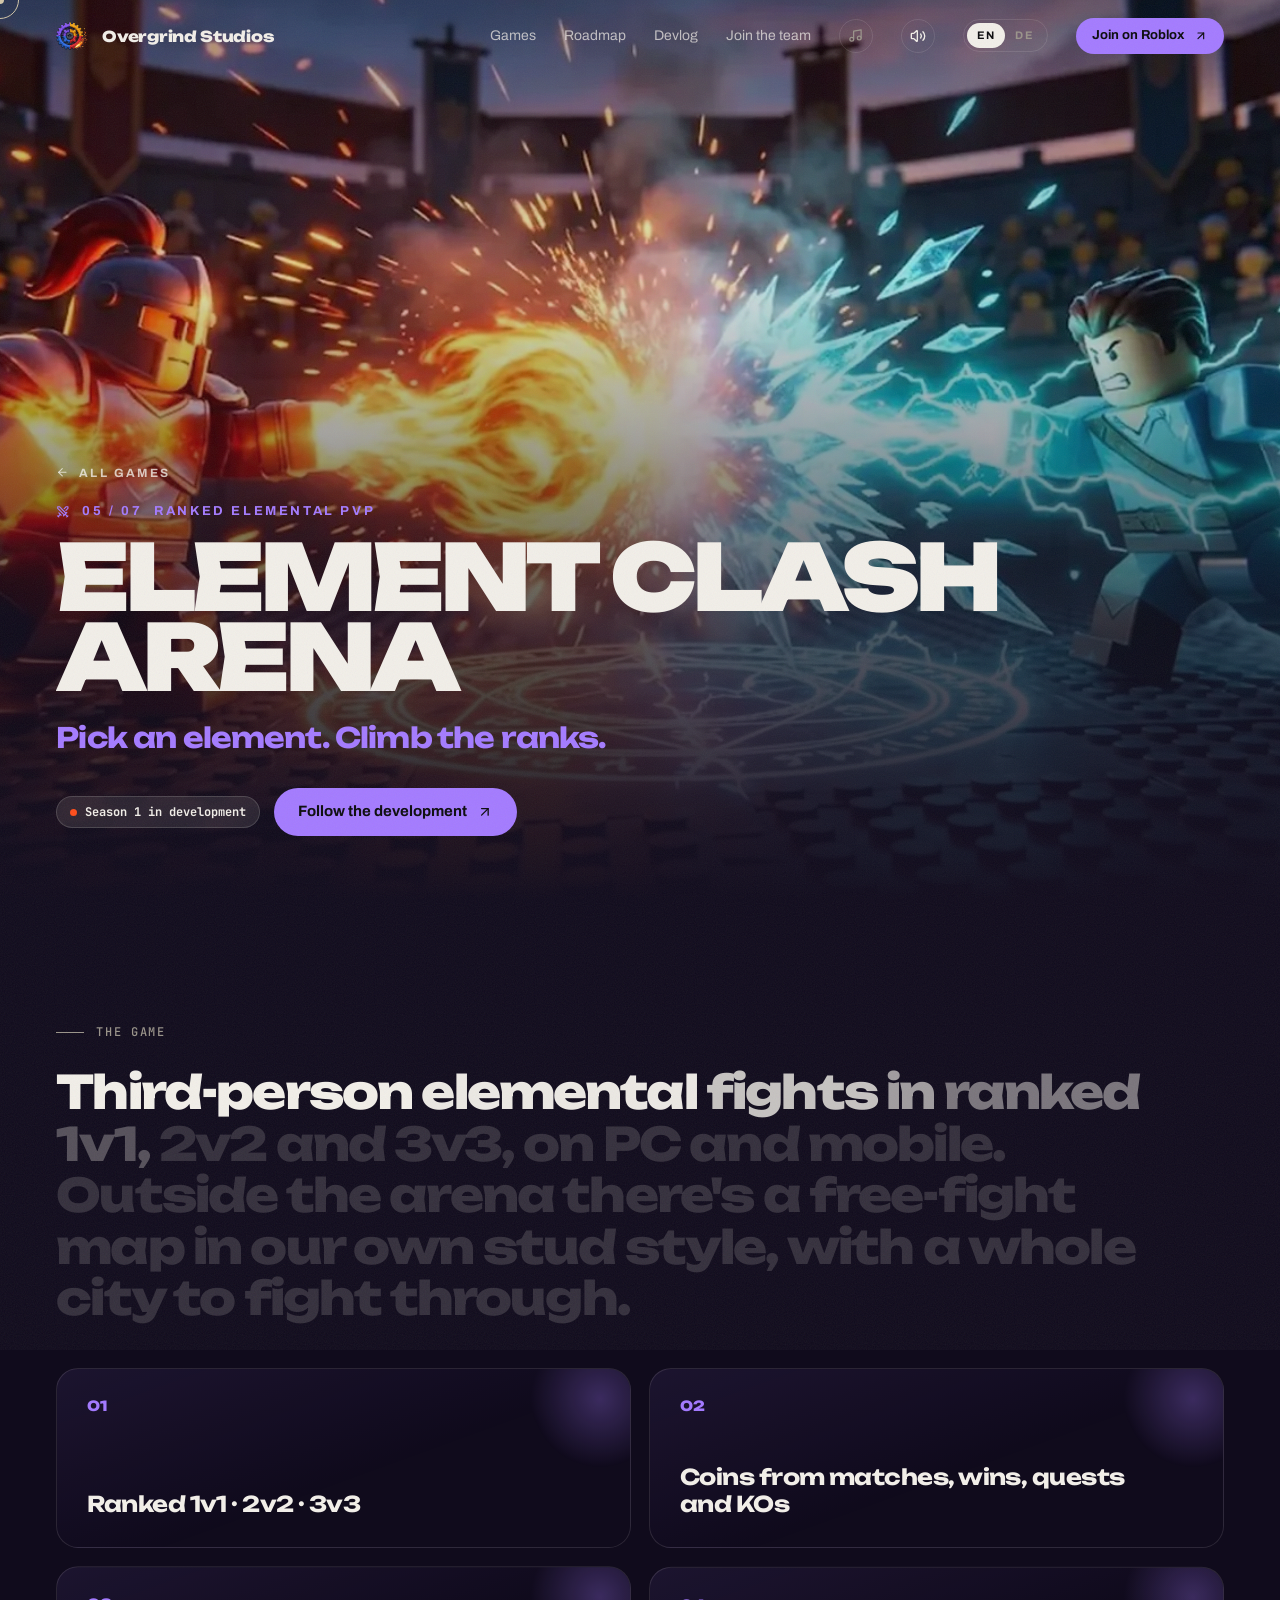
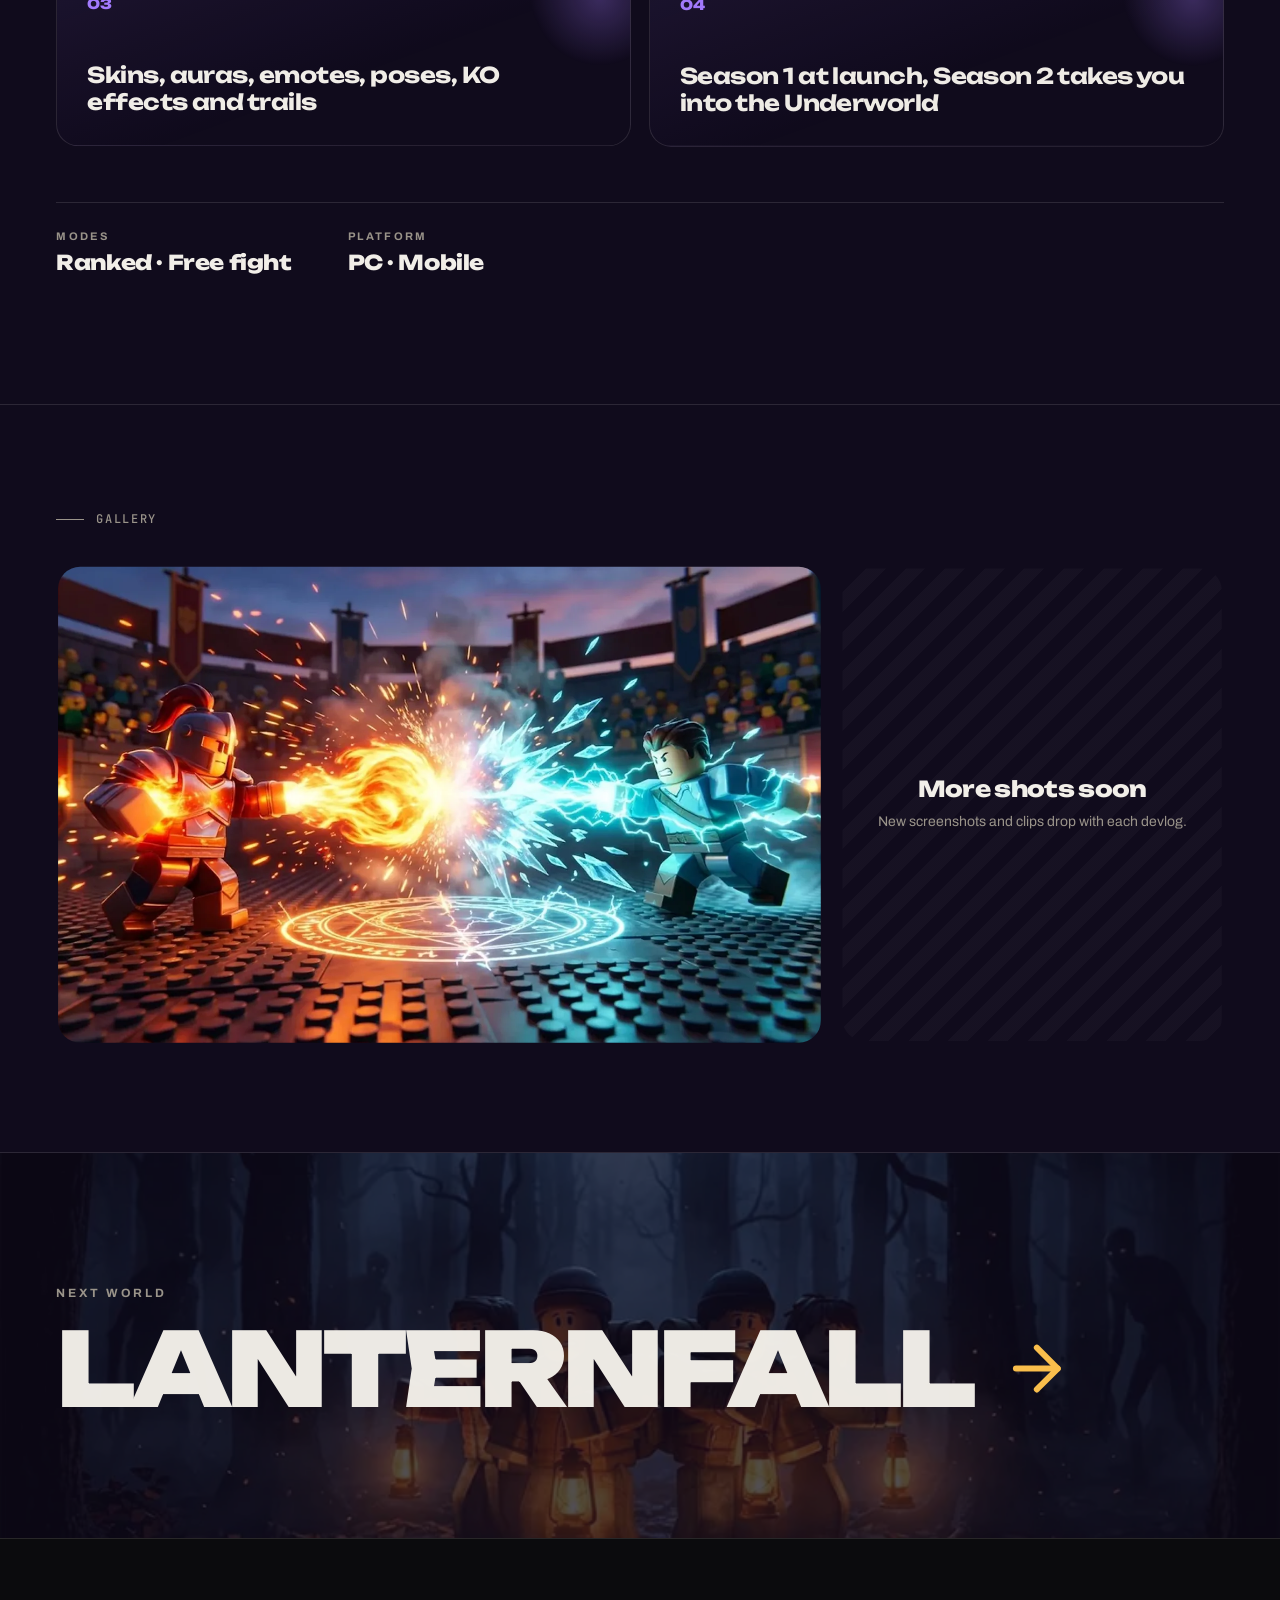
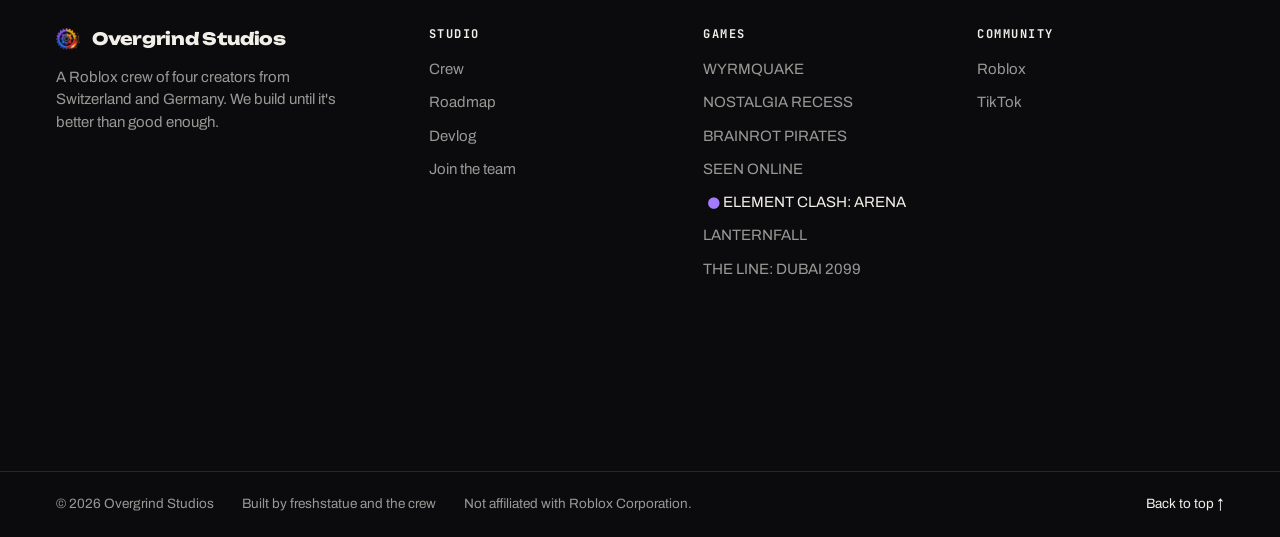
==== commit 3be3ecef: "Wordmark: hero letters break apart on scroll, footer OVERGRIND builds itself from 3D studded bricks " ====
--- a/games/clash/index.html
+++ b/games/clash/index.html
@@ -18,7 +18,7 @@
 <script type="application/ld+json">{"@context": "https://schema.org", "@type": "VideoGame", "name": "ELEMENT CLASH: ARENA", "genre": "Ranked elemental PvP", "description": "Third-person elemental fights in ranked 1v1, 2v2 and 3v3, on PC and mobile. Outside the arena there's a free-fight map in our own stud style, with a whole city to fight through.", "gamePlatform": "Roblox", "image": "https://overgrindstudio.click/assets/games/clash.jpg", "publisher": {"@type": "Organization", "name": "Overgrind Studios"}}</script>
 <link rel="preload" href="../../assets/fonts/unbounded.woff2" as="font" type="font/woff2" crossorigin>
 <link rel="preload" href="../../assets/fonts/archivo.woff2" as="font" type="font/woff2" crossorigin>
-<link rel="stylesheet" href="../../assets/site.css?v=d8c1b8b2">
+<link rel="stylesheet" href="../../assets/site.css?v=86393141">
 <style>:root{--bg:#100B1C;--accent:#A47BFF}</style>
 </head>
 <body class="game-page" data-key="clash">
@@ -107,8 +107,9 @@
 <script src="../../vendor/SplitText.min.js"></script>
 <script src="../../vendor/lenis.min.js"></script>
 <script>var DE = {"ld": "Lade sieben Welten", "cur": "ANSEHEN", "n.games": "Games", "n.road": "Roadmap", "n.studio": "Studio", "n.join": "Mitmachen", "n.cta": "Auf Roblox beitreten", "h.eyebrow": "Roblox-Gamestudio · seit 2026", "h.lede": "Vier Roblox-Creator, sieben Games in der Werkstatt. Jedes wird so lange gebaut, bis es <em>mehr</em> als nur gut genug ist.", "s.crew": "Die Crew", "cr.f": "Founder", "cr.d": "Developer", "h.c1": "Community beitreten", "h.c2": "Games ansehen", "h.scroll": "Scrollen", "f.1": "Games in Entwicklung", "f.2": "Creator in der Crew", "f.3": "eine Crew aus der Schweiz und Deutschland", "m.k": "Warum Overgrind", "m.t": "Wir veröffentlichen nicht die erste Version, die funktioniert. Sondern die, die wir selbst spielen würden: nach der Schule, nach der Arbeit, um zwei Uhr nachts. Das ist der Grind.", "w.t": "Sieben Welten.<br>Eine Crew.", "w.p": "Jedes Game hat seinen eigenen Look, eigene Regeln und ein eigenes Team. Scroll durch alle und lies unten die Details.", "w.end": "Und das ist erst der Anfang.", "w.endc": "Details lesen", "d.k": "Im Detail", "d.t": "Woran wir bauen", "l.k": "Frühe Konzepte", "l.t": "Noch im Labor", "l.chip": "Konzept", "r.k": "Roadmap", "r.t": "Was als Nächstes kommt", "r.1s": "Jetzt", "r.1h": "Sieben Games in der Werkstatt", "r.1p": "Jedes Projekt entsteht gerade in Roblox Studio.", "r.2s": "Als Nächstes", "r.2h": "Erste Playtests", "r.2p": "Nostalgia Recess: Test mit Freunden.", "r.2q": "SEEN ONLINE: private Beta.", "r.3s": "Winter 2026", "r.3h": "Erste Releases", "r.3p": "Wyrmquake peilt den Winter an.", "r.3q": "Nostalgia Recess bekommt nach dem Start wöchentliche Updates.", "r.4s": "Später", "r.4h": "Seasons und mehr", "r.4p": "Element Clash startet mit Season 1. Season 2 führt in die Unterwelt.", "r.note": "Pläne können sich ändern. Tritt der Community bei, dann erfährst du es zuerst.", "s.k": "Das Studio", "s.t": "Ein Label.<br>Viele Creator.", "s.p1": "Overgrind ist eine gemeinsame Roblox-Community. Verschiedene Creator veröffentlichen unter einem Namen und messen sich am gleichen Anspruch.", "s.p2": "Keine Copy-Paste-Games, keine ersten Entwürfe auf der Startseite. Jeder Release muss etwas sein, das wir selbst spielen würden.", "s.r1": "führt das Label", "s.r2": "leitet ein Game", "s.r3": "baut mit uns", "s.r4": "das bist du", "j.1": "Sei dabei vor", "j.2": "dem ersten Drop.", "j.p": "Tritt der Roblox-Community bei, damit du zuerst erfährst, wenn ein Game aufgeht, und folg uns auf TikTok für Devlogs und Clips.", "j.c1": "Auf Roblox beitreten", "n.devlog": "Devlog", "n.apply": "Ins Team", "d.more": "Zur Game-Seite", "v.k": "Devlog", "v.t": "Hinter dem Grind", "v.ep": "Folge 0", "v.h": "Das ist Overgrind", "v.p": "Wer wir sind, was wir bauen und warum es gleich sieben Games sind. Eine Minute, fünf Welten, ohne Füllstoff.", "v.c": "Mehr auf TikTok", "v.cr": "Stimme: ElevenLabs", "v.soon": "bald", "a.k": "Bau mit uns", "a.t": "Lust, mit uns zu grinden?", "a.p1": "Wir suchen immer Builder, Scripter, Modeler, UI- und VFX-Leute, denen Details genauso wichtig sind wie uns.", "a.p2": "Erzähl uns, wer du bist, und schick etwas, das du gebaut hast. Wir lesen jede Bewerbung.", "a.f1": "Dein Name", "a.f2": "Roblox-Benutzername", "a.f3": "Was du am besten kannst", "a.f4": "Portfolio oder Game-Link", "a.f5": "Ein paar Worte zu dir", "a.o": "Etwas anderes", "a.send": "Bewerbung senden", "a.note": "Öffnet dein Mailprogramm mit allem ausgefüllt. Auf dieser Seite wird nichts gespeichert.", "s.vid": "FreshStatue stellt Overgrind vor: wer wir sind, woher der Name kommt und wen wir suchen.", "gp.back": "Alle Games", "gp.follow": "Entwicklung verfolgen", "gp.k1": "Das Game", "gp.k2": "Galerie", "gp.soon": "Bald mehr Bilder", "gp.soonp": "Neue Screenshots und Clips kommen mit jedem Devlog.", "gp.next": "Nächste Welt", "ft.1": "Gebaut von freshstatue und der Crew", "ft.2": "Nicht mit der Roblox Corporation verbunden.", "g.wyrm.genre": "Drachen-Runner", "g.wyrm.tag": "Abtauchen. Zerschmettern. Aufsteigen.", "g.wyrm.status": "In Entwicklung · Ziel Winter 2026", "g.wyrm.desc": "Reite einen Drachen direkt in den Boden, grab dich durch die Erde und brich auf der anderen Seite wieder heraus. Alles, was im Weg steht, nimmst du mit. Alle 1000 Meter wählst du eine Karte, und manche davon sind ein Risiko.", "g.wyrm.f0": "Story „Der grosse Riss“ mit Overlord Quadrax und Reiterin Pip", "g.wyrm.f1": "Bosse mit Schwachpunkten, die du finden musst", "g.wyrm.f2": "Ein Hort, den du mit allem füllst, was du ausgräbst", "g.wyrm.f3": "Tägliche Strecke und Live-Rennen mit Liga", "g.wyrm.fl0": "Modus", "g.wyrm.fv0": "Solo · Live-Rennen", "g.wyrm.fl1": "Look", "g.wyrm.fv1": "Glänzender Cartoon", "g.recess.genre": "Schulhof-Multiplayer", "g.recess.tag": "Die Pause ist nie vorbei.", "g.recess.status": "Als Nächstes: Test mit Freunden", "g.recess.desc": "Fangen, Verstecken, Bärenhöhle: die Pausenspiele von 2005 bis 2017, zurück mit deinen Freunden auf einem grossen Schulhof. Jede Figur bekommt ihren eigenen Look.", "g.recess.f0": "Zum Start: Bärenhöhle, Verstecken und Fangen", "g.recess.f1": "Eine glänzende Cartoon-Welt, ganz ohne Noppen", "g.recess.f2": "Zuerst Englisch, dann Deutsch und Spanisch", "g.recess.f3": "Nach dem Release jede Woche Updates", "g.recess.fl0": "Spieler", "g.recess.fv0": "Multiplayer", "g.recess.fl1": "Für", "g.recess.fv1": "Kinder von 2005–2017", "g.pirates.genre": "Piraten-Abenteuer", "g.pirates.tag": "Erobere die Meere.", "g.pirates.status": "In Entwicklung", "g.pirates.desc": "Ein Ozean aus feinen Noppensteinen, mit grossen Wellen und weissem Schaum. Brainrot-Crews segeln aus der Brainrot Bay los, handeln, plündern und schwimmen, wohin sie wollen.", "g.pirates.f0": "Brainrot Bay: eine grosse Hafeninsel mit echten Läden", "g.pirates.f1": "Trash Tide West ist sicheres Wasser, Mistmouth Nord ist Raid-Gebiet", "g.pirates.f2": "Karibisches Tageslicht und Abende zur goldenen Stunde", "g.pirates.f3": "Eine Brainrot-Crew mit Glubschaugen, eher lustig als gruselig", "g.pirates.fl0": "Welt", "g.pirates.fv0": "Alles aus Noppen", "g.pirates.fl1": "Schwimmen", "g.pirates.fv1": "Frei, überall", "g.seen.genre": "Horror", "g.seen.tag": "Manche Fotos bleiben besser offline.", "g.seen.status": "Als Nächstes: private Beta", "g.seen.desc": "Du bist Archivar im weissen Laborkittel, mit einer Nummer auf dem Rücken. Deine Aufgabe: die Menschen finden, die aus alten Fotos verschwunden sind. Manche sind noch da draussen, und sie haben sich verändert.", "g.seen.f0": "Ein echt bedienbarer PC in der Lobby ist dein Weg in die Welten", "g.seen.f1": "Der Glockenmann, der Schwimmer und das Wesen im Feld", "g.seen.f2": "Auch fürs Spielen auf dem Handy gebaut", "g.seen.f3": "Robux nur für Kosmetik: Kittelfarben und Taschenlampenlicht", "g.seen.fl0": "Spieler", "g.seen.fv0": "Archivare im Team", "g.seen.fl1": "Plattform", "g.seen.fv1": "PC · Handy", "g.clash.genre": "Ranked-Elementkampf", "g.clash.tag": "Wähl dein Element. Steig im Rang.", "g.clash.status": "Season 1 in Entwicklung", "g.clash.desc": "Third-Person-Elementkämpfe im Ranked-Modus 1v1, 2v2 und 3v3, auf PC und Handy. Ausserhalb der Arena gibt es eine Free-Fight-Map im eigenen Noppen-Stil, mit einer ganzen Stadt zum Durchkämpfen.", "g.clash.f0": "Ranked 1v1 · 2v2 · 3v3", "g.clash.f1": "Coins für Matches, Siege, Quests und KOs", "g.clash.f2": "Skins, Auren, Emotes, Posen, KO-Effekte und Trails", "g.clash.f3": "Start mit Season 1, Season 2 führt in die Unterwelt", "g.clash.fl0": "Modi", "g.clash.fv0": "Ranked · Free Fight", "g.clash.fl1": "Plattform", "g.clash.fv1": "PC · Handy", "g.lantern.genre": "Koop-Survival-Horror", "g.lantern.tag": "Kommt gemeinsam durch die Dunkelheit.", "g.lantern.status": "In Entwicklung", "g.lantern.desc": "Ein Koop-Survival-Horror für dich und deine Freunde. Allein schafft es niemand durch die Dunkelheit, also bleibt besser zusammen.", "g.lantern.f0": "Von Anfang an für Koop gebaut", "g.lantern.f1": "Survival-Horror, Meilenstein für Meilenstein gebaut", "g.lantern.fl0": "Spieler", "g.lantern.fv0": "Koop", "g.lantern.fl1": "Genre", "g.lantern.fv1": "Survival-Horror", "g.line.genre": "Story-Sci-Fi", "g.line.tag": "Eine Stadt. Eine KI. Ein Weg nach oben.", "g.line.status": "In Entwicklung", "g.line.desc": "Dubai, 2099. Die Stadt ist eine einzige senkrechte Linie in der Wüste, gesteuert von einer KI namens MOTHERLINE. Du spielst Amir, einen Wartungstechniker, der seine Schwester Layla zurückholen will.", "g.line.f0": "Eine storybasierte Kampagne", "g.line.f1": "Realistische Grafik mit Reflexionen und Details überall", "g.line.f2": "Eine riesige Stadt mit Raum um Raum zum Erkunden", "g.line.fl0": "Held", "g.line.fv0": "Amir, Wartungstechniker", "g.line.fl1": "Gegner", "g.line.fv1": "MOTHERLINE", "lab.0": "Zahnarzt-Horror für Brainrot-Patienten.", "lab.1": "Käfig-Rätsel, ein Zirkusdirektor und Drohnen.", "n.crew": "Crew", "lu.r0": "Founder", "lu.r1": "Creator", "lu.r2": "Avatar lädt", "lu.r3": "Avatar lädt", "lu.you": "Du?", "lu.r4": "Freier Platz", "lu.k0": "Die Crew", "lu.t0": "Das sind<br>die Grinder.", "lu.p0": "Vier Devs aus der Schweiz und Deutschland. Beweg die Maus, sie schauen dir nach. Klick einen an und sag Hallo, tipp aufs Namensschild für seine Karte.", "lu.k1": "Founder", "lu.p1": "Führt das Label und baut die Games. Ja, er ist aus Marmor. Klick ihn an und schau, was passiert.", "lu.k2": "Creator", "lu.p2": "Noch kein Video, aber merk dir diesen Avatar. Die Krone kommt bald in deinen Feed.", "lu.k3": "Developer", "lu.p3": "Zwei weitere Devs aus der Crew. Ihre Avatare laden noch. Ihr Code nicht.", "lu.k4": "Freier Platz", "lu.t4": "Dieser Platz gehört dir.", "lu.p4": "Builder, Scripter, Modeler, Designer: Bühne frei.", "lu.c": "Jetzt bewerben", "lu.hint": "bewegen · klicken · hallo sagen", "lu.fit": "Game-Outfits", "dl.0": "Das ist Overgrind", "dlw.0": "1 Min.", "dl.1": "Wyrmquake-Devlog", "dlw.1": "bald", "ld.t": "Trete Overgrind bei", "ld.by": "von freshstatue und der Crew", "ld.tip": "Tipp: Auf dieser Seite sind 10 goldene Noppen versteckt.", "f.4": "Mitglieder in der Community", "n.build": "Builder", "tt.h": "Frisch von TikTok", "tt.p": "Unsere neusten Clips und Devlogs direkt von TikTok. Sie laden von tiktok.com, dabei kann TikTok Cookies setzen.", "tt.c": "TikTok-Videos laden", "b.k": "Avatar-Builder", "b.t": "Bau deinen<br>Grinder.", "b.p": "Wähl Farben, ein Gesicht und ein Game-Outfit. Lade deine Crew-Karte runter, teil sie oder schick sie mit deiner Bewerbung.", "b.hint": "ziehen zum Drehen · klicken für ein Emote", "b.skin": "Haut", "b.shirt": "Shirt", "b.pants": "Hose", "b.face": "Gesicht", "b.fit": "Game-Outfit", "b.name": "Name auf der Karte", "b.role": "Rolle", "b.dl": "Karte runterladen", "b.share": "Teilen", "b.apply": "Mit diesem Avatar bewerben", "gs.role": "Du hast jede goldene Noppe gefunden", "gs.r1": "Noppen", "gs.r2": "Status", "gs.r2v": "Zertifizierter Grinder", "gs.q": "„Echte Grinder schauen in jede Ecke.“", "up.0.t": "Die Games bekommen die grosse Bühne", "up.0.0": "Unser Logo ist jetzt ein echtes 3D-Zahnrad: Es baut sich im Intro zusammen, fliegt dich in die Seite und fährt beim Scrollen mit.", "up.0.1": "Alle sieben Games laufen jetzt als grosse Galerie: Beim Scrollen fahren sie eins nach dem anderen vorbei.", "up.0.2": "Überall neue Bewegung: Der Schriftzug baut sich auf, Überschriften steigen ein, die Roadmap zeichnet sich selbst und die Crew-Karten neigen sich zu deinem Cursor.", "up.0.3": "Beim ersten Besuch ein kurzes Noppen-Intro in den Crew-Farben.", "up.0.4": "Neuer Design-Schliff: Lichtkegel hinter der Crew, Crew-Karten als Poster, die sich beim Drüberfahren öffnen, eine neue Roadmap und ein Footer mit allen Games.", "up.1.t": "Neue Crew, neues Logo, neuer Film", "up.1.0": "excess und Gino wurden komplett neu gebaut, und FreshStatue ist jetzt echter Marmor mit goldenen Nähten. Klick sie oben an.", "up.1.1": "Unser eigenes Logo: ein Zahnrad aus Noppen in den vier Crew-Farben.", "up.1.2": "Neu im Devlog: ein Ein-Minuten-Film durch fünf unserer Welten und das ganze Studio-Video.", "up.2.t": "Ganze Crew, neuer Look", "up.2.0": "Alle vier Creator sind jetzt als ihre echten Roblox-Avatare auf der Seite: FreshStatue, Andrin, Gino und excess.", "up.2.1": "Neues weisses Design mit einer Farbe pro Creator.", "up.2.2": "Klick oben einen Creator an, und er reagiert.", "up.3.t": "Die Crew ist eingezogen", "up.3.0": "FreshStatue und Andrin sind jetzt überall auf der Seite unterwegs, vom Hero bis zum Footer.", "up.3.1": "Avatar-Builder: Bau deinen eigenen Grinder und lade deine Crew-Karte runter.", "up.3.2": "Irgendwo auf dieser Seite sind 10 goldene Noppen versteckt.", "up.4.t": "Studio-Video und Game-Outfits", "up.4.0": "FreshStatue stellt Overgrind im neuen Studio-Video vor.", "up.4.1": "Jedes Game hat sein eigenes Outfit für die Crew bekommen.", "lu.pose": "Pose", "lu.snap": "Foto machen", "lu.card": "Sammelkarte", "up.new": "NEU", "up.k": "Update-Log", "up.h": "Was ist neu", "up.p": "Was sich bei Overgrind zuletzt geändert hat.", "cr4.fs": "Führt das Label und baut die Games. Ja, er ist aus Marmor.", "cr4r.fs": "Founder", "cr4.andrin": "Schwarz und Rot, Krone obendrauf. Merk dir diesen Avatar, die Krone kommt bald in deinen Feed.", "cr4r.andrin": "Creator", "cr4.gino": "Schwarzer Hut, weisse Haare, ROCKSTAR-Jacke. Den findest du in jeder Lobby.", "cr4r.gino": "Creator", "cr4.excess": "Lila Pilotenbrille und eine Biene, die nie von seiner Seite weicht.", "cr4r.excess": "Creator", "w.hint": "weiter scrollen", "ft.about": "Eine Roblox-Crew aus vier Creatorn aus der Schweiz und Deutschland. Wir bauen, bis es mehr als nur gut genug ist.", "ft.h1": "Studio", "ft.h3": "Community", "ft.up": "Nach oben", "lb.crew": "Zur Crew", "lb.back": "Zurück", "h.m1": "Roblox-Gamestudio", "h.m2": "Seit 2026", "h.hint": "klick einen Creator an", "lu.t0a": "Das sind", "lu.t0b": "die Grinder.", "cr.p": "Vier Creator aus der Schweiz und Deutschland, ein Label. Hier baut jeder mit, und jeder spielt, was wir veröffentlichen.", "w.ta": "Sieben Welten.", "w.tb": "Eine Crew.", "w.p2": "Jedes Game hat seinen eigenen Look, eigene Regeln und ein eigenes Team. Öffne eins und schau, woran wir bauen.", "r.ta": "Was als", "r.tb": "Nächstes kommt.", "v.ta": "Hinter dem", "v.tb": "Grind.", "s.st": "Ein Label, viele Creator. Wir veröffentlichen nicht die erste Version, die funktioniert. Sondern die, die wir selbst spielen würden: nach der Schule, nach der Arbeit, um zwei Uhr nachts.", "a.ta": "Lust, mit uns", "a.tb": "zu grinden?"};</script>
-<script src="../../game.js?v=d8c1b8b2"></script>
-<script src="../../portal.js?v=d8c1b8b2"></script>
+<script src="../../game.js?v=86393141"></script>
+<script src="../../portal.js?v=86393141"></script>
+<script type="module" src="../../brickword.js"></script>
 <script type="module" src="../../extras.js"></script>
 <script data-goatcounter="https://overgrind.goatcounter.com/count" async src="https://gc.zgo.at/count.js"></script>
 </body>
--- a/assets/site.css
+++ b/assets/site.css
@@ -743,3 +743,7 @@
 .portal b{position:relative;background:var(--c);transform-style:preserve-3d}
 .portal b.dk{background:color-mix(in srgb,var(--c) 82%,#000)}
 .portal b::after{content:"";position:absolute;left:50%;top:50%;width:44%;aspect-ratio:1;border-radius:50%;transform:translate(-50%,-50%);background:radial-gradient(circle at 36% 32%,rgba(255,255,255,.4),rgba(255,255,255,0) 55%) var(--c);box-shadow:inset 0 -5px 0 rgba(0,0,0,.18),0 4px 0 rgba(0,0,0,.14)}
+
+.ft-mark{position:relative}
+.ft-mark.bw span{visibility:hidden}
+.ft-mark .bw-canvas{position:absolute;left:0;right:0;top:-18%;bottom:-18%;width:100%;height:136%;pointer-events:auto}
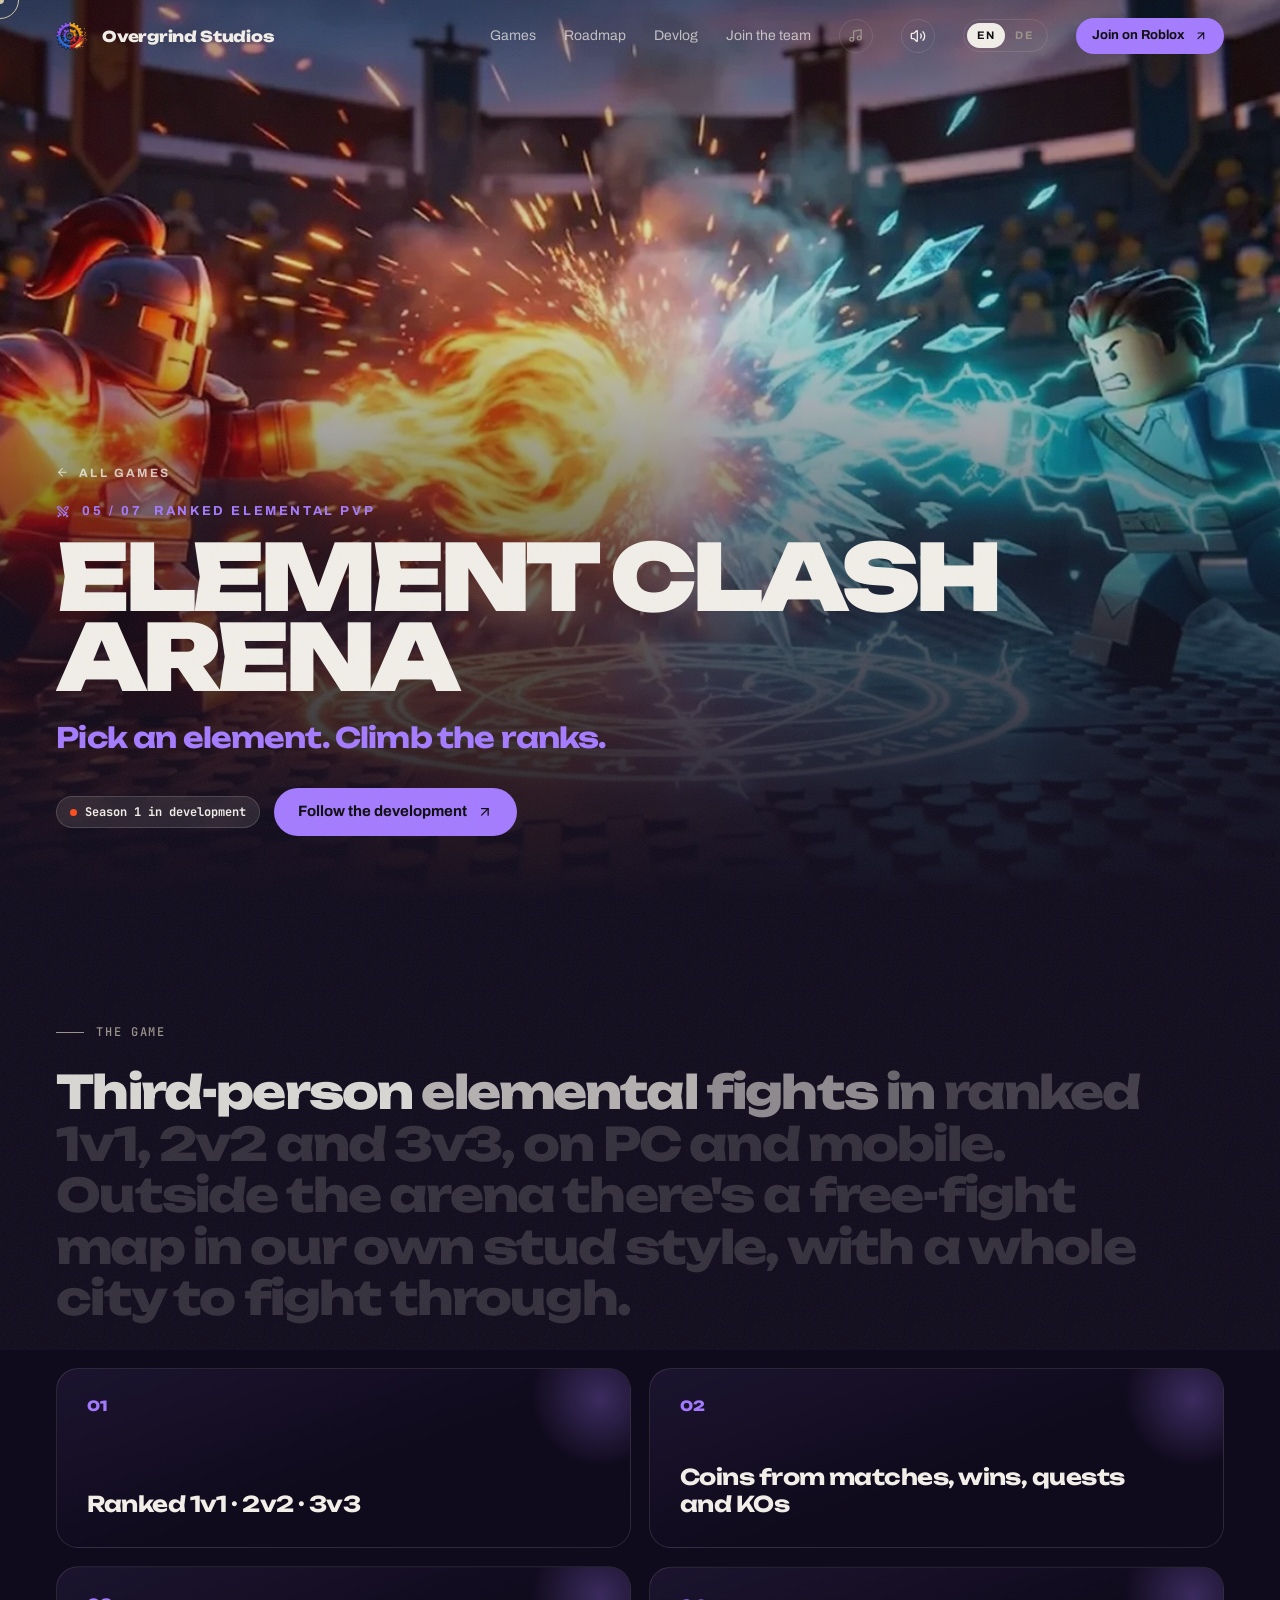
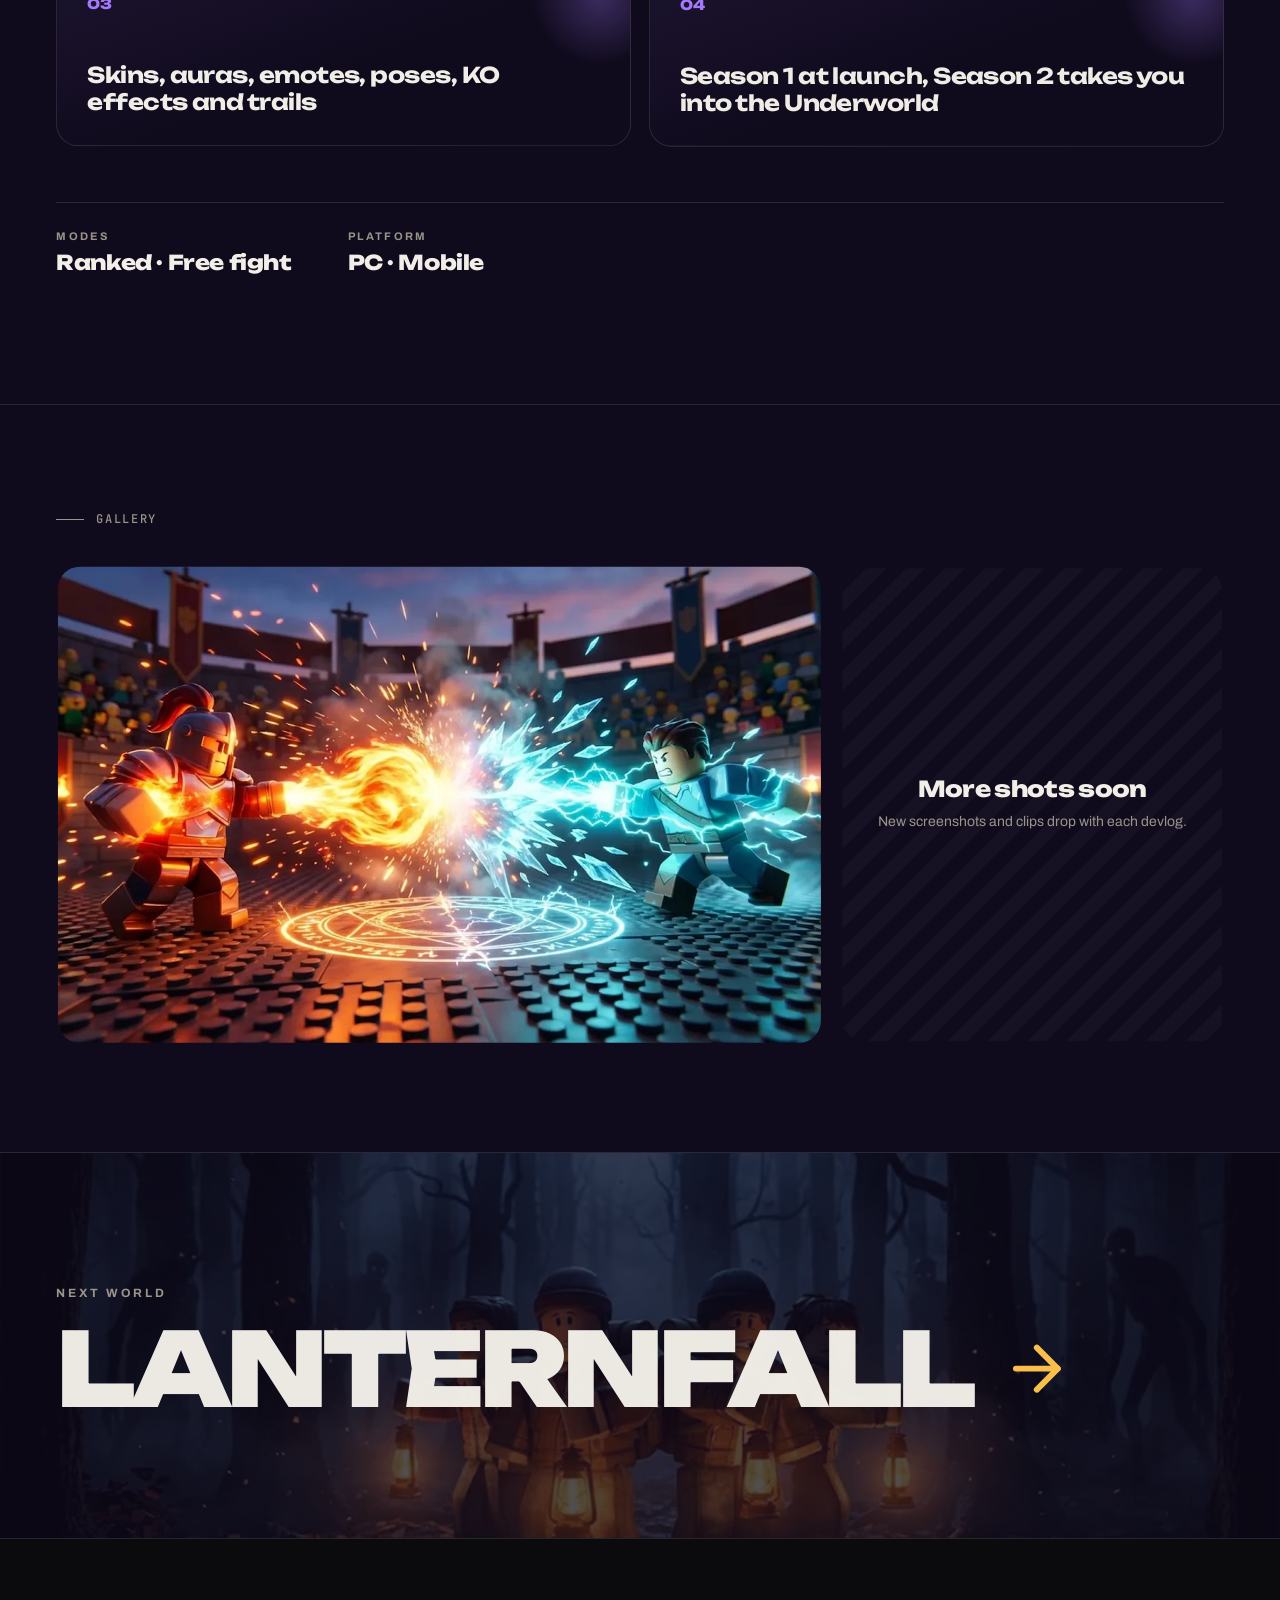
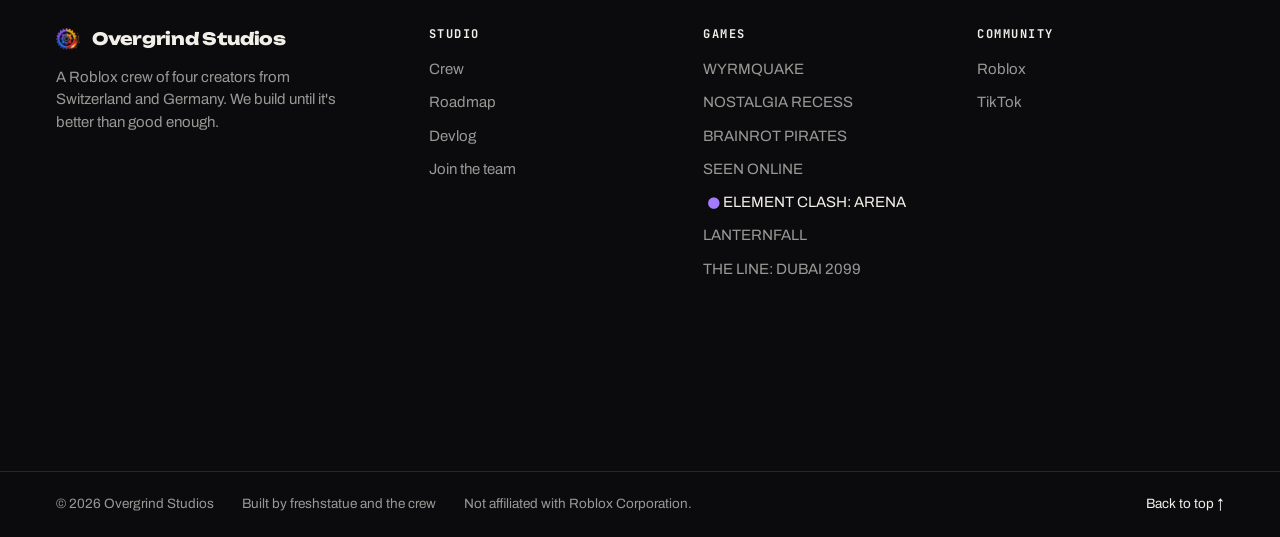
==== commit d5d58b4f: "Brick wordmark: lay out with a ResizeObserver, version all module scripts Co-Authored-By: Claude Opu" ====
--- a/games/clash/index.html
+++ b/games/clash/index.html
@@ -18,7 +18,7 @@
 <script type="application/ld+json">{"@context": "https://schema.org", "@type": "VideoGame", "name": "ELEMENT CLASH: ARENA", "genre": "Ranked elemental PvP", "description": "Third-person elemental fights in ranked 1v1, 2v2 and 3v3, on PC and mobile. Outside the arena there's a free-fight map in our own stud style, with a whole city to fight through.", "gamePlatform": "Roblox", "image": "https://overgrindstudio.click/assets/games/clash.jpg", "publisher": {"@type": "Organization", "name": "Overgrind Studios"}}</script>
 <link rel="preload" href="../../assets/fonts/unbounded.woff2" as="font" type="font/woff2" crossorigin>
 <link rel="preload" href="../../assets/fonts/archivo.woff2" as="font" type="font/woff2" crossorigin>
-<link rel="stylesheet" href="../../assets/site.css?v=86393141">
+<link rel="stylesheet" href="../../assets/site.css?v=c7faed77">
 <style>:root{--bg:#100B1C;--accent:#A47BFF}</style>
 </head>
 <body class="game-page" data-key="clash">
@@ -107,9 +107,9 @@
 <script src="../../vendor/SplitText.min.js"></script>
 <script src="../../vendor/lenis.min.js"></script>
 <script>var DE = {"ld": "Lade sieben Welten", "cur": "ANSEHEN", "n.games": "Games", "n.road": "Roadmap", "n.studio": "Studio", "n.join": "Mitmachen", "n.cta": "Auf Roblox beitreten", "h.eyebrow": "Roblox-Gamestudio · seit 2026", "h.lede": "Vier Roblox-Creator, sieben Games in der Werkstatt. Jedes wird so lange gebaut, bis es <em>mehr</em> als nur gut genug ist.", "s.crew": "Die Crew", "cr.f": "Founder", "cr.d": "Developer", "h.c1": "Community beitreten", "h.c2": "Games ansehen", "h.scroll": "Scrollen", "f.1": "Games in Entwicklung", "f.2": "Creator in der Crew", "f.3": "eine Crew aus der Schweiz und Deutschland", "m.k": "Warum Overgrind", "m.t": "Wir veröffentlichen nicht die erste Version, die funktioniert. Sondern die, die wir selbst spielen würden: nach der Schule, nach der Arbeit, um zwei Uhr nachts. Das ist der Grind.", "w.t": "Sieben Welten.<br>Eine Crew.", "w.p": "Jedes Game hat seinen eigenen Look, eigene Regeln und ein eigenes Team. Scroll durch alle und lies unten die Details.", "w.end": "Und das ist erst der Anfang.", "w.endc": "Details lesen", "d.k": "Im Detail", "d.t": "Woran wir bauen", "l.k": "Frühe Konzepte", "l.t": "Noch im Labor", "l.chip": "Konzept", "r.k": "Roadmap", "r.t": "Was als Nächstes kommt", "r.1s": "Jetzt", "r.1h": "Sieben Games in der Werkstatt", "r.1p": "Jedes Projekt entsteht gerade in Roblox Studio.", "r.2s": "Als Nächstes", "r.2h": "Erste Playtests", "r.2p": "Nostalgia Recess: Test mit Freunden.", "r.2q": "SEEN ONLINE: private Beta.", "r.3s": "Winter 2026", "r.3h": "Erste Releases", "r.3p": "Wyrmquake peilt den Winter an.", "r.3q": "Nostalgia Recess bekommt nach dem Start wöchentliche Updates.", "r.4s": "Später", "r.4h": "Seasons und mehr", "r.4p": "Element Clash startet mit Season 1. Season 2 führt in die Unterwelt.", "r.note": "Pläne können sich ändern. Tritt der Community bei, dann erfährst du es zuerst.", "s.k": "Das Studio", "s.t": "Ein Label.<br>Viele Creator.", "s.p1": "Overgrind ist eine gemeinsame Roblox-Community. Verschiedene Creator veröffentlichen unter einem Namen und messen sich am gleichen Anspruch.", "s.p2": "Keine Copy-Paste-Games, keine ersten Entwürfe auf der Startseite. Jeder Release muss etwas sein, das wir selbst spielen würden.", "s.r1": "führt das Label", "s.r2": "leitet ein Game", "s.r3": "baut mit uns", "s.r4": "das bist du", "j.1": "Sei dabei vor", "j.2": "dem ersten Drop.", "j.p": "Tritt der Roblox-Community bei, damit du zuerst erfährst, wenn ein Game aufgeht, und folg uns auf TikTok für Devlogs und Clips.", "j.c1": "Auf Roblox beitreten", "n.devlog": "Devlog", "n.apply": "Ins Team", "d.more": "Zur Game-Seite", "v.k": "Devlog", "v.t": "Hinter dem Grind", "v.ep": "Folge 0", "v.h": "Das ist Overgrind", "v.p": "Wer wir sind, was wir bauen und warum es gleich sieben Games sind. Eine Minute, fünf Welten, ohne Füllstoff.", "v.c": "Mehr auf TikTok", "v.cr": "Stimme: ElevenLabs", "v.soon": "bald", "a.k": "Bau mit uns", "a.t": "Lust, mit uns zu grinden?", "a.p1": "Wir suchen immer Builder, Scripter, Modeler, UI- und VFX-Leute, denen Details genauso wichtig sind wie uns.", "a.p2": "Erzähl uns, wer du bist, und schick etwas, das du gebaut hast. Wir lesen jede Bewerbung.", "a.f1": "Dein Name", "a.f2": "Roblox-Benutzername", "a.f3": "Was du am besten kannst", "a.f4": "Portfolio oder Game-Link", "a.f5": "Ein paar Worte zu dir", "a.o": "Etwas anderes", "a.send": "Bewerbung senden", "a.note": "Öffnet dein Mailprogramm mit allem ausgefüllt. Auf dieser Seite wird nichts gespeichert.", "s.vid": "FreshStatue stellt Overgrind vor: wer wir sind, woher der Name kommt und wen wir suchen.", "gp.back": "Alle Games", "gp.follow": "Entwicklung verfolgen", "gp.k1": "Das Game", "gp.k2": "Galerie", "gp.soon": "Bald mehr Bilder", "gp.soonp": "Neue Screenshots und Clips kommen mit jedem Devlog.", "gp.next": "Nächste Welt", "ft.1": "Gebaut von freshstatue und der Crew", "ft.2": "Nicht mit der Roblox Corporation verbunden.", "g.wyrm.genre": "Drachen-Runner", "g.wyrm.tag": "Abtauchen. Zerschmettern. Aufsteigen.", "g.wyrm.status": "In Entwicklung · Ziel Winter 2026", "g.wyrm.desc": "Reite einen Drachen direkt in den Boden, grab dich durch die Erde und brich auf der anderen Seite wieder heraus. Alles, was im Weg steht, nimmst du mit. Alle 1000 Meter wählst du eine Karte, und manche davon sind ein Risiko.", "g.wyrm.f0": "Story „Der grosse Riss“ mit Overlord Quadrax und Reiterin Pip", "g.wyrm.f1": "Bosse mit Schwachpunkten, die du finden musst", "g.wyrm.f2": "Ein Hort, den du mit allem füllst, was du ausgräbst", "g.wyrm.f3": "Tägliche Strecke und Live-Rennen mit Liga", "g.wyrm.fl0": "Modus", "g.wyrm.fv0": "Solo · Live-Rennen", "g.wyrm.fl1": "Look", "g.wyrm.fv1": "Glänzender Cartoon", "g.recess.genre": "Schulhof-Multiplayer", "g.recess.tag": "Die Pause ist nie vorbei.", "g.recess.status": "Als Nächstes: Test mit Freunden", "g.recess.desc": "Fangen, Verstecken, Bärenhöhle: die Pausenspiele von 2005 bis 2017, zurück mit deinen Freunden auf einem grossen Schulhof. Jede Figur bekommt ihren eigenen Look.", "g.recess.f0": "Zum Start: Bärenhöhle, Verstecken und Fangen", "g.recess.f1": "Eine glänzende Cartoon-Welt, ganz ohne Noppen", "g.recess.f2": "Zuerst Englisch, dann Deutsch und Spanisch", "g.recess.f3": "Nach dem Release jede Woche Updates", "g.recess.fl0": "Spieler", "g.recess.fv0": "Multiplayer", "g.recess.fl1": "Für", "g.recess.fv1": "Kinder von 2005–2017", "g.pirates.genre": "Piraten-Abenteuer", "g.pirates.tag": "Erobere die Meere.", "g.pirates.status": "In Entwicklung", "g.pirates.desc": "Ein Ozean aus feinen Noppensteinen, mit grossen Wellen und weissem Schaum. Brainrot-Crews segeln aus der Brainrot Bay los, handeln, plündern und schwimmen, wohin sie wollen.", "g.pirates.f0": "Brainrot Bay: eine grosse Hafeninsel mit echten Läden", "g.pirates.f1": "Trash Tide West ist sicheres Wasser, Mistmouth Nord ist Raid-Gebiet", "g.pirates.f2": "Karibisches Tageslicht und Abende zur goldenen Stunde", "g.pirates.f3": "Eine Brainrot-Crew mit Glubschaugen, eher lustig als gruselig", "g.pirates.fl0": "Welt", "g.pirates.fv0": "Alles aus Noppen", "g.pirates.fl1": "Schwimmen", "g.pirates.fv1": "Frei, überall", "g.seen.genre": "Horror", "g.seen.tag": "Manche Fotos bleiben besser offline.", "g.seen.status": "Als Nächstes: private Beta", "g.seen.desc": "Du bist Archivar im weissen Laborkittel, mit einer Nummer auf dem Rücken. Deine Aufgabe: die Menschen finden, die aus alten Fotos verschwunden sind. Manche sind noch da draussen, und sie haben sich verändert.", "g.seen.f0": "Ein echt bedienbarer PC in der Lobby ist dein Weg in die Welten", "g.seen.f1": "Der Glockenmann, der Schwimmer und das Wesen im Feld", "g.seen.f2": "Auch fürs Spielen auf dem Handy gebaut", "g.seen.f3": "Robux nur für Kosmetik: Kittelfarben und Taschenlampenlicht", "g.seen.fl0": "Spieler", "g.seen.fv0": "Archivare im Team", "g.seen.fl1": "Plattform", "g.seen.fv1": "PC · Handy", "g.clash.genre": "Ranked-Elementkampf", "g.clash.tag": "Wähl dein Element. Steig im Rang.", "g.clash.status": "Season 1 in Entwicklung", "g.clash.desc": "Third-Person-Elementkämpfe im Ranked-Modus 1v1, 2v2 und 3v3, auf PC und Handy. Ausserhalb der Arena gibt es eine Free-Fight-Map im eigenen Noppen-Stil, mit einer ganzen Stadt zum Durchkämpfen.", "g.clash.f0": "Ranked 1v1 · 2v2 · 3v3", "g.clash.f1": "Coins für Matches, Siege, Quests und KOs", "g.clash.f2": "Skins, Auren, Emotes, Posen, KO-Effekte und Trails", "g.clash.f3": "Start mit Season 1, Season 2 führt in die Unterwelt", "g.clash.fl0": "Modi", "g.clash.fv0": "Ranked · Free Fight", "g.clash.fl1": "Plattform", "g.clash.fv1": "PC · Handy", "g.lantern.genre": "Koop-Survival-Horror", "g.lantern.tag": "Kommt gemeinsam durch die Dunkelheit.", "g.lantern.status": "In Entwicklung", "g.lantern.desc": "Ein Koop-Survival-Horror für dich und deine Freunde. Allein schafft es niemand durch die Dunkelheit, also bleibt besser zusammen.", "g.lantern.f0": "Von Anfang an für Koop gebaut", "g.lantern.f1": "Survival-Horror, Meilenstein für Meilenstein gebaut", "g.lantern.fl0": "Spieler", "g.lantern.fv0": "Koop", "g.lantern.fl1": "Genre", "g.lantern.fv1": "Survival-Horror", "g.line.genre": "Story-Sci-Fi", "g.line.tag": "Eine Stadt. Eine KI. Ein Weg nach oben.", "g.line.status": "In Entwicklung", "g.line.desc": "Dubai, 2099. Die Stadt ist eine einzige senkrechte Linie in der Wüste, gesteuert von einer KI namens MOTHERLINE. Du spielst Amir, einen Wartungstechniker, der seine Schwester Layla zurückholen will.", "g.line.f0": "Eine storybasierte Kampagne", "g.line.f1": "Realistische Grafik mit Reflexionen und Details überall", "g.line.f2": "Eine riesige Stadt mit Raum um Raum zum Erkunden", "g.line.fl0": "Held", "g.line.fv0": "Amir, Wartungstechniker", "g.line.fl1": "Gegner", "g.line.fv1": "MOTHERLINE", "lab.0": "Zahnarzt-Horror für Brainrot-Patienten.", "lab.1": "Käfig-Rätsel, ein Zirkusdirektor und Drohnen.", "n.crew": "Crew", "lu.r0": "Founder", "lu.r1": "Creator", "lu.r2": "Avatar lädt", "lu.r3": "Avatar lädt", "lu.you": "Du?", "lu.r4": "Freier Platz", "lu.k0": "Die Crew", "lu.t0": "Das sind<br>die Grinder.", "lu.p0": "Vier Devs aus der Schweiz und Deutschland. Beweg die Maus, sie schauen dir nach. Klick einen an und sag Hallo, tipp aufs Namensschild für seine Karte.", "lu.k1": "Founder", "lu.p1": "Führt das Label und baut die Games. Ja, er ist aus Marmor. Klick ihn an und schau, was passiert.", "lu.k2": "Creator", "lu.p2": "Noch kein Video, aber merk dir diesen Avatar. Die Krone kommt bald in deinen Feed.", "lu.k3": "Developer", "lu.p3": "Zwei weitere Devs aus der Crew. Ihre Avatare laden noch. Ihr Code nicht.", "lu.k4": "Freier Platz", "lu.t4": "Dieser Platz gehört dir.", "lu.p4": "Builder, Scripter, Modeler, Designer: Bühne frei.", "lu.c": "Jetzt bewerben", "lu.hint": "bewegen · klicken · hallo sagen", "lu.fit": "Game-Outfits", "dl.0": "Das ist Overgrind", "dlw.0": "1 Min.", "dl.1": "Wyrmquake-Devlog", "dlw.1": "bald", "ld.t": "Trete Overgrind bei", "ld.by": "von freshstatue und der Crew", "ld.tip": "Tipp: Auf dieser Seite sind 10 goldene Noppen versteckt.", "f.4": "Mitglieder in der Community", "n.build": "Builder", "tt.h": "Frisch von TikTok", "tt.p": "Unsere neusten Clips und Devlogs direkt von TikTok. Sie laden von tiktok.com, dabei kann TikTok Cookies setzen.", "tt.c": "TikTok-Videos laden", "b.k": "Avatar-Builder", "b.t": "Bau deinen<br>Grinder.", "b.p": "Wähl Farben, ein Gesicht und ein Game-Outfit. Lade deine Crew-Karte runter, teil sie oder schick sie mit deiner Bewerbung.", "b.hint": "ziehen zum Drehen · klicken für ein Emote", "b.skin": "Haut", "b.shirt": "Shirt", "b.pants": "Hose", "b.face": "Gesicht", "b.fit": "Game-Outfit", "b.name": "Name auf der Karte", "b.role": "Rolle", "b.dl": "Karte runterladen", "b.share": "Teilen", "b.apply": "Mit diesem Avatar bewerben", "gs.role": "Du hast jede goldene Noppe gefunden", "gs.r1": "Noppen", "gs.r2": "Status", "gs.r2v": "Zertifizierter Grinder", "gs.q": "„Echte Grinder schauen in jede Ecke.“", "up.0.t": "Die Games bekommen die grosse Bühne", "up.0.0": "Unser Logo ist jetzt ein echtes 3D-Zahnrad: Es baut sich im Intro zusammen, fliegt dich in die Seite und fährt beim Scrollen mit.", "up.0.1": "Alle sieben Games laufen jetzt als grosse Galerie: Beim Scrollen fahren sie eins nach dem anderen vorbei.", "up.0.2": "Überall neue Bewegung: Der Schriftzug baut sich auf, Überschriften steigen ein, die Roadmap zeichnet sich selbst und die Crew-Karten neigen sich zu deinem Cursor.", "up.0.3": "Beim ersten Besuch ein kurzes Noppen-Intro in den Crew-Farben.", "up.0.4": "Neuer Design-Schliff: Lichtkegel hinter der Crew, Crew-Karten als Poster, die sich beim Drüberfahren öffnen, eine neue Roadmap und ein Footer mit allen Games.", "up.1.t": "Neue Crew, neues Logo, neuer Film", "up.1.0": "excess und Gino wurden komplett neu gebaut, und FreshStatue ist jetzt echter Marmor mit goldenen Nähten. Klick sie oben an.", "up.1.1": "Unser eigenes Logo: ein Zahnrad aus Noppen in den vier Crew-Farben.", "up.1.2": "Neu im Devlog: ein Ein-Minuten-Film durch fünf unserer Welten und das ganze Studio-Video.", "up.2.t": "Ganze Crew, neuer Look", "up.2.0": "Alle vier Creator sind jetzt als ihre echten Roblox-Avatare auf der Seite: FreshStatue, Andrin, Gino und excess.", "up.2.1": "Neues weisses Design mit einer Farbe pro Creator.", "up.2.2": "Klick oben einen Creator an, und er reagiert.", "up.3.t": "Die Crew ist eingezogen", "up.3.0": "FreshStatue und Andrin sind jetzt überall auf der Seite unterwegs, vom Hero bis zum Footer.", "up.3.1": "Avatar-Builder: Bau deinen eigenen Grinder und lade deine Crew-Karte runter.", "up.3.2": "Irgendwo auf dieser Seite sind 10 goldene Noppen versteckt.", "up.4.t": "Studio-Video und Game-Outfits", "up.4.0": "FreshStatue stellt Overgrind im neuen Studio-Video vor.", "up.4.1": "Jedes Game hat sein eigenes Outfit für die Crew bekommen.", "lu.pose": "Pose", "lu.snap": "Foto machen", "lu.card": "Sammelkarte", "up.new": "NEU", "up.k": "Update-Log", "up.h": "Was ist neu", "up.p": "Was sich bei Overgrind zuletzt geändert hat.", "cr4.fs": "Führt das Label und baut die Games. Ja, er ist aus Marmor.", "cr4r.fs": "Founder", "cr4.andrin": "Schwarz und Rot, Krone obendrauf. Merk dir diesen Avatar, die Krone kommt bald in deinen Feed.", "cr4r.andrin": "Creator", "cr4.gino": "Schwarzer Hut, weisse Haare, ROCKSTAR-Jacke. Den findest du in jeder Lobby.", "cr4r.gino": "Creator", "cr4.excess": "Lila Pilotenbrille und eine Biene, die nie von seiner Seite weicht.", "cr4r.excess": "Creator", "w.hint": "weiter scrollen", "ft.about": "Eine Roblox-Crew aus vier Creatorn aus der Schweiz und Deutschland. Wir bauen, bis es mehr als nur gut genug ist.", "ft.h1": "Studio", "ft.h3": "Community", "ft.up": "Nach oben", "lb.crew": "Zur Crew", "lb.back": "Zurück", "h.m1": "Roblox-Gamestudio", "h.m2": "Seit 2026", "h.hint": "klick einen Creator an", "lu.t0a": "Das sind", "lu.t0b": "die Grinder.", "cr.p": "Vier Creator aus der Schweiz und Deutschland, ein Label. Hier baut jeder mit, und jeder spielt, was wir veröffentlichen.", "w.ta": "Sieben Welten.", "w.tb": "Eine Crew.", "w.p2": "Jedes Game hat seinen eigenen Look, eigene Regeln und ein eigenes Team. Öffne eins und schau, woran wir bauen.", "r.ta": "Was als", "r.tb": "Nächstes kommt.", "v.ta": "Hinter dem", "v.tb": "Grind.", "s.st": "Ein Label, viele Creator. Wir veröffentlichen nicht die erste Version, die funktioniert. Sondern die, die wir selbst spielen würden: nach der Schule, nach der Arbeit, um zwei Uhr nachts.", "a.ta": "Lust, mit uns", "a.tb": "zu grinden?"};</script>
-<script src="../../game.js?v=86393141"></script>
-<script src="../../portal.js?v=86393141"></script>
-<script type="module" src="../../brickword.js"></script>
+<script src="../../game.js?v=c7faed77"></script>
+<script src="../../portal.js?v=c7faed77"></script>
+<script type="module" src="../../brickword.js?v=c7faed77"></script>
 <script type="module" src="../../extras.js"></script>
 <script data-goatcounter="https://overgrind.goatcounter.com/count" async src="https://gc.zgo.at/count.js"></script>
 </body>
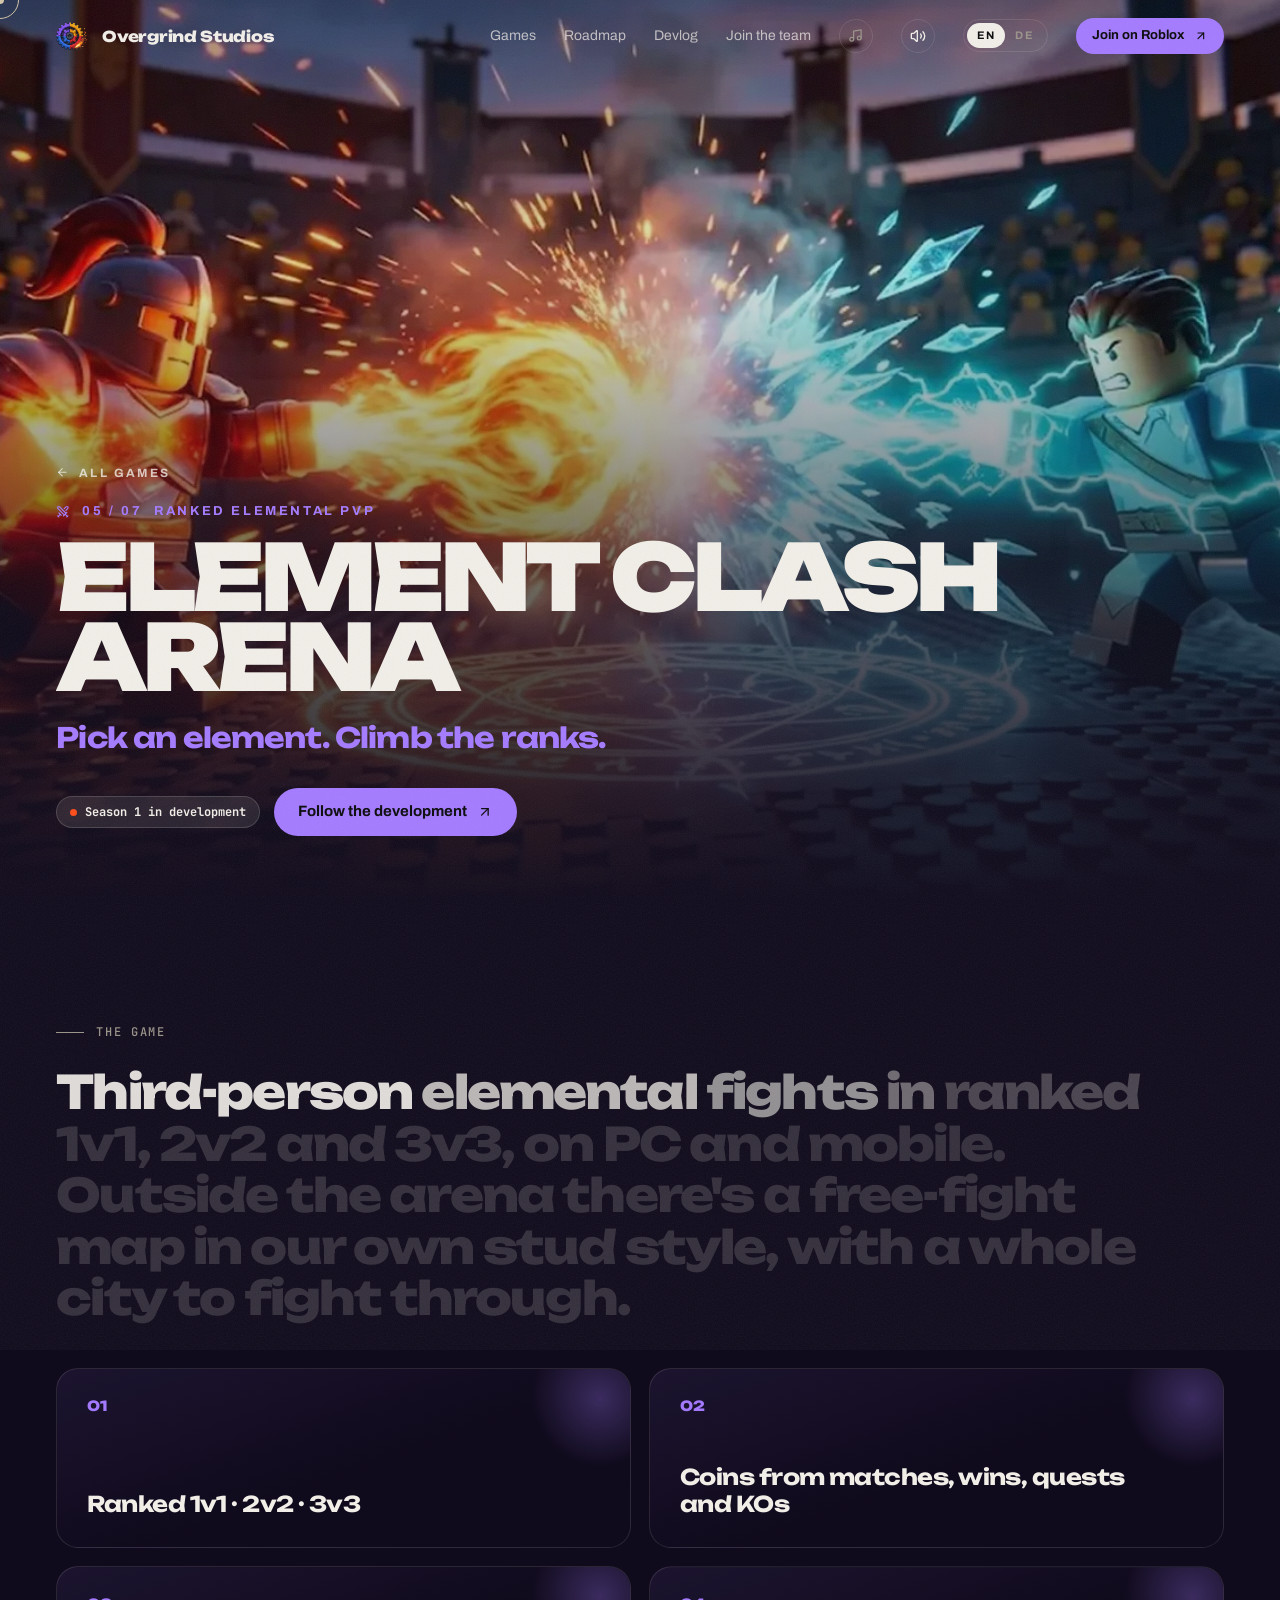
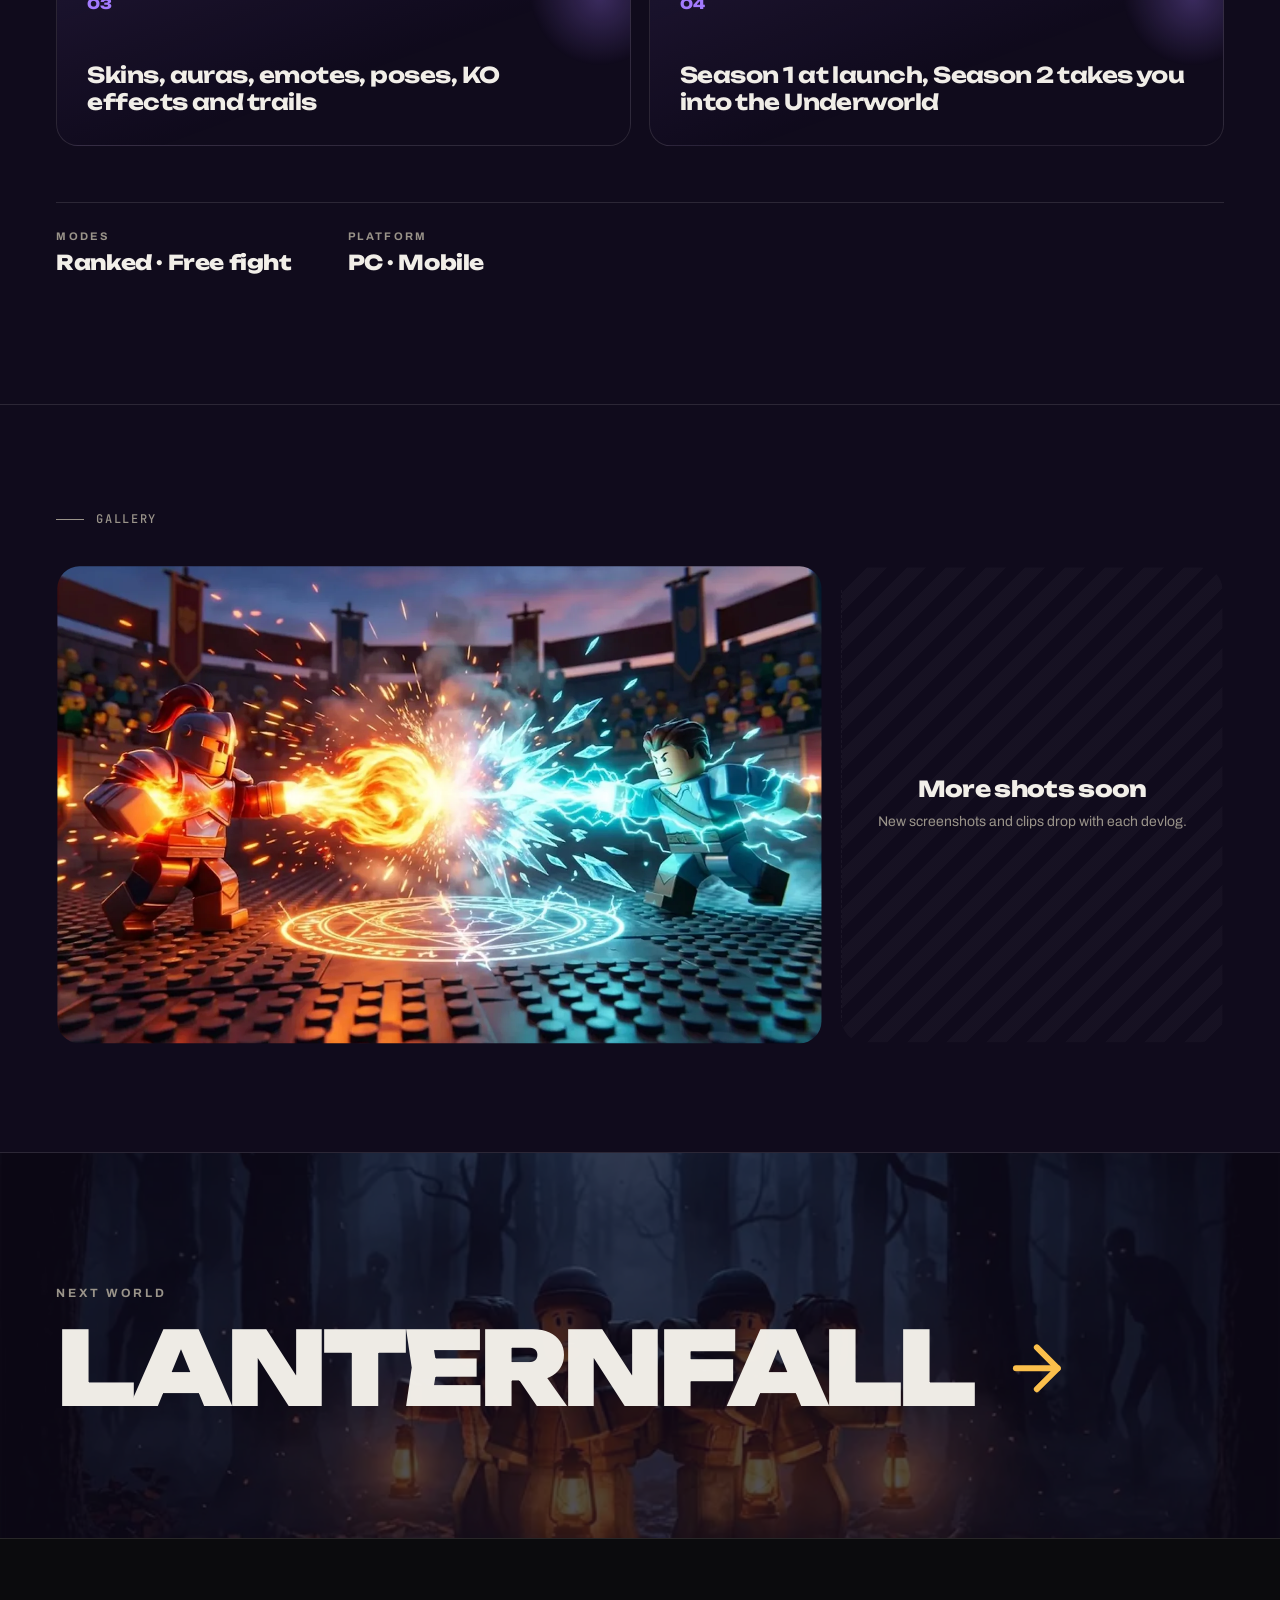
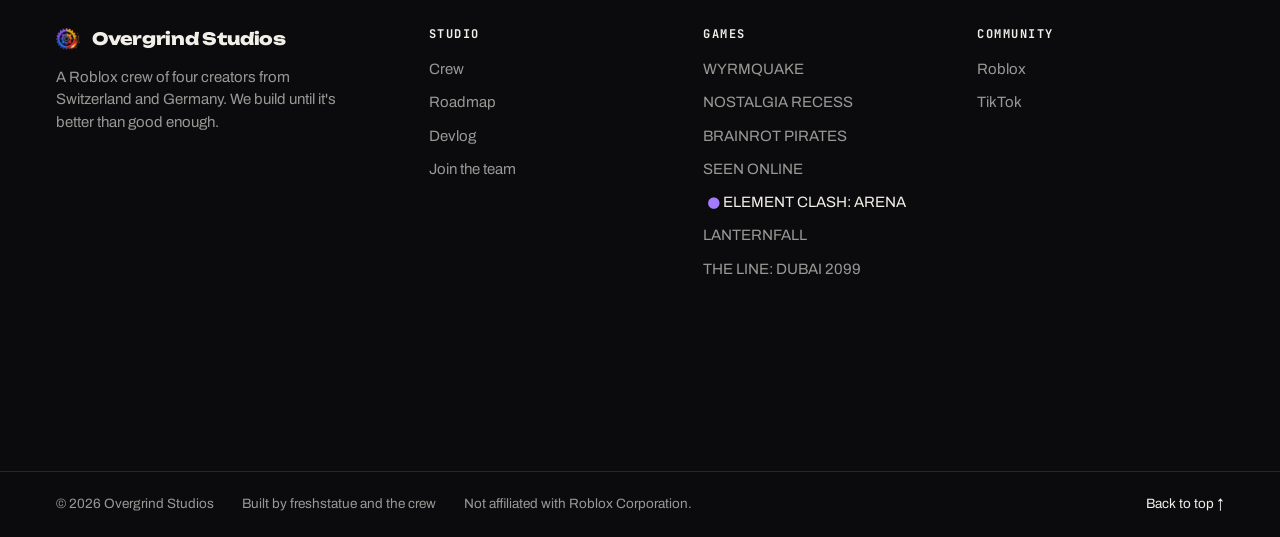
==== commit 647091f6: "Brick wordmark runs on real time Co-Authored-By: Claude Opus 5.5 <noreply@anthropic.com> Claude-Sess" ====
--- a/games/clash/index.html
+++ b/games/clash/index.html
@@ -18,7 +18,7 @@
 <script type="application/ld+json">{"@context": "https://schema.org", "@type": "VideoGame", "name": "ELEMENT CLASH: ARENA", "genre": "Ranked elemental PvP", "description": "Third-person elemental fights in ranked 1v1, 2v2 and 3v3, on PC and mobile. Outside the arena there's a free-fight map in our own stud style, with a whole city to fight through.", "gamePlatform": "Roblox", "image": "https://overgrindstudio.click/assets/games/clash.jpg", "publisher": {"@type": "Organization", "name": "Overgrind Studios"}}</script>
 <link rel="preload" href="../../assets/fonts/unbounded.woff2" as="font" type="font/woff2" crossorigin>
 <link rel="preload" href="../../assets/fonts/archivo.woff2" as="font" type="font/woff2" crossorigin>
-<link rel="stylesheet" href="../../assets/site.css?v=c7faed77">
+<link rel="stylesheet" href="../../assets/site.css?v=a4543486">
 <style>:root{--bg:#100B1C;--accent:#A47BFF}</style>
 </head>
 <body class="game-page" data-key="clash">
@@ -107,9 +107,9 @@
 <script src="../../vendor/SplitText.min.js"></script>
 <script src="../../vendor/lenis.min.js"></script>
 <script>var DE = {"ld": "Lade sieben Welten", "cur": "ANSEHEN", "n.games": "Games", "n.road": "Roadmap", "n.studio": "Studio", "n.join": "Mitmachen", "n.cta": "Auf Roblox beitreten", "h.eyebrow": "Roblox-Gamestudio · seit 2026", "h.lede": "Vier Roblox-Creator, sieben Games in der Werkstatt. Jedes wird so lange gebaut, bis es <em>mehr</em> als nur gut genug ist.", "s.crew": "Die Crew", "cr.f": "Founder", "cr.d": "Developer", "h.c1": "Community beitreten", "h.c2": "Games ansehen", "h.scroll": "Scrollen", "f.1": "Games in Entwicklung", "f.2": "Creator in der Crew", "f.3": "eine Crew aus der Schweiz und Deutschland", "m.k": "Warum Overgrind", "m.t": "Wir veröffentlichen nicht die erste Version, die funktioniert. Sondern die, die wir selbst spielen würden: nach der Schule, nach der Arbeit, um zwei Uhr nachts. Das ist der Grind.", "w.t": "Sieben Welten.<br>Eine Crew.", "w.p": "Jedes Game hat seinen eigenen Look, eigene Regeln und ein eigenes Team. Scroll durch alle und lies unten die Details.", "w.end": "Und das ist erst der Anfang.", "w.endc": "Details lesen", "d.k": "Im Detail", "d.t": "Woran wir bauen", "l.k": "Frühe Konzepte", "l.t": "Noch im Labor", "l.chip": "Konzept", "r.k": "Roadmap", "r.t": "Was als Nächstes kommt", "r.1s": "Jetzt", "r.1h": "Sieben Games in der Werkstatt", "r.1p": "Jedes Projekt entsteht gerade in Roblox Studio.", "r.2s": "Als Nächstes", "r.2h": "Erste Playtests", "r.2p": "Nostalgia Recess: Test mit Freunden.", "r.2q": "SEEN ONLINE: private Beta.", "r.3s": "Winter 2026", "r.3h": "Erste Releases", "r.3p": "Wyrmquake peilt den Winter an.", "r.3q": "Nostalgia Recess bekommt nach dem Start wöchentliche Updates.", "r.4s": "Später", "r.4h": "Seasons und mehr", "r.4p": "Element Clash startet mit Season 1. Season 2 führt in die Unterwelt.", "r.note": "Pläne können sich ändern. Tritt der Community bei, dann erfährst du es zuerst.", "s.k": "Das Studio", "s.t": "Ein Label.<br>Viele Creator.", "s.p1": "Overgrind ist eine gemeinsame Roblox-Community. Verschiedene Creator veröffentlichen unter einem Namen und messen sich am gleichen Anspruch.", "s.p2": "Keine Copy-Paste-Games, keine ersten Entwürfe auf der Startseite. Jeder Release muss etwas sein, das wir selbst spielen würden.", "s.r1": "führt das Label", "s.r2": "leitet ein Game", "s.r3": "baut mit uns", "s.r4": "das bist du", "j.1": "Sei dabei vor", "j.2": "dem ersten Drop.", "j.p": "Tritt der Roblox-Community bei, damit du zuerst erfährst, wenn ein Game aufgeht, und folg uns auf TikTok für Devlogs und Clips.", "j.c1": "Auf Roblox beitreten", "n.devlog": "Devlog", "n.apply": "Ins Team", "d.more": "Zur Game-Seite", "v.k": "Devlog", "v.t": "Hinter dem Grind", "v.ep": "Folge 0", "v.h": "Das ist Overgrind", "v.p": "Wer wir sind, was wir bauen und warum es gleich sieben Games sind. Eine Minute, fünf Welten, ohne Füllstoff.", "v.c": "Mehr auf TikTok", "v.cr": "Stimme: ElevenLabs", "v.soon": "bald", "a.k": "Bau mit uns", "a.t": "Lust, mit uns zu grinden?", "a.p1": "Wir suchen immer Builder, Scripter, Modeler, UI- und VFX-Leute, denen Details genauso wichtig sind wie uns.", "a.p2": "Erzähl uns, wer du bist, und schick etwas, das du gebaut hast. Wir lesen jede Bewerbung.", "a.f1": "Dein Name", "a.f2": "Roblox-Benutzername", "a.f3": "Was du am besten kannst", "a.f4": "Portfolio oder Game-Link", "a.f5": "Ein paar Worte zu dir", "a.o": "Etwas anderes", "a.send": "Bewerbung senden", "a.note": "Öffnet dein Mailprogramm mit allem ausgefüllt. Auf dieser Seite wird nichts gespeichert.", "s.vid": "FreshStatue stellt Overgrind vor: wer wir sind, woher der Name kommt und wen wir suchen.", "gp.back": "Alle Games", "gp.follow": "Entwicklung verfolgen", "gp.k1": "Das Game", "gp.k2": "Galerie", "gp.soon": "Bald mehr Bilder", "gp.soonp": "Neue Screenshots und Clips kommen mit jedem Devlog.", "gp.next": "Nächste Welt", "ft.1": "Gebaut von freshstatue und der Crew", "ft.2": "Nicht mit der Roblox Corporation verbunden.", "g.wyrm.genre": "Drachen-Runner", "g.wyrm.tag": "Abtauchen. Zerschmettern. Aufsteigen.", "g.wyrm.status": "In Entwicklung · Ziel Winter 2026", "g.wyrm.desc": "Reite einen Drachen direkt in den Boden, grab dich durch die Erde und brich auf der anderen Seite wieder heraus. Alles, was im Weg steht, nimmst du mit. Alle 1000 Meter wählst du eine Karte, und manche davon sind ein Risiko.", "g.wyrm.f0": "Story „Der grosse Riss“ mit Overlord Quadrax und Reiterin Pip", "g.wyrm.f1": "Bosse mit Schwachpunkten, die du finden musst", "g.wyrm.f2": "Ein Hort, den du mit allem füllst, was du ausgräbst", "g.wyrm.f3": "Tägliche Strecke und Live-Rennen mit Liga", "g.wyrm.fl0": "Modus", "g.wyrm.fv0": "Solo · Live-Rennen", "g.wyrm.fl1": "Look", "g.wyrm.fv1": "Glänzender Cartoon", "g.recess.genre": "Schulhof-Multiplayer", "g.recess.tag": "Die Pause ist nie vorbei.", "g.recess.status": "Als Nächstes: Test mit Freunden", "g.recess.desc": "Fangen, Verstecken, Bärenhöhle: die Pausenspiele von 2005 bis 2017, zurück mit deinen Freunden auf einem grossen Schulhof. Jede Figur bekommt ihren eigenen Look.", "g.recess.f0": "Zum Start: Bärenhöhle, Verstecken und Fangen", "g.recess.f1": "Eine glänzende Cartoon-Welt, ganz ohne Noppen", "g.recess.f2": "Zuerst Englisch, dann Deutsch und Spanisch", "g.recess.f3": "Nach dem Release jede Woche Updates", "g.recess.fl0": "Spieler", "g.recess.fv0": "Multiplayer", "g.recess.fl1": "Für", "g.recess.fv1": "Kinder von 2005–2017", "g.pirates.genre": "Piraten-Abenteuer", "g.pirates.tag": "Erobere die Meere.", "g.pirates.status": "In Entwicklung", "g.pirates.desc": "Ein Ozean aus feinen Noppensteinen, mit grossen Wellen und weissem Schaum. Brainrot-Crews segeln aus der Brainrot Bay los, handeln, plündern und schwimmen, wohin sie wollen.", "g.pirates.f0": "Brainrot Bay: eine grosse Hafeninsel mit echten Läden", "g.pirates.f1": "Trash Tide West ist sicheres Wasser, Mistmouth Nord ist Raid-Gebiet", "g.pirates.f2": "Karibisches Tageslicht und Abende zur goldenen Stunde", "g.pirates.f3": "Eine Brainrot-Crew mit Glubschaugen, eher lustig als gruselig", "g.pirates.fl0": "Welt", "g.pirates.fv0": "Alles aus Noppen", "g.pirates.fl1": "Schwimmen", "g.pirates.fv1": "Frei, überall", "g.seen.genre": "Horror", "g.seen.tag": "Manche Fotos bleiben besser offline.", "g.seen.status": "Als Nächstes: private Beta", "g.seen.desc": "Du bist Archivar im weissen Laborkittel, mit einer Nummer auf dem Rücken. Deine Aufgabe: die Menschen finden, die aus alten Fotos verschwunden sind. Manche sind noch da draussen, und sie haben sich verändert.", "g.seen.f0": "Ein echt bedienbarer PC in der Lobby ist dein Weg in die Welten", "g.seen.f1": "Der Glockenmann, der Schwimmer und das Wesen im Feld", "g.seen.f2": "Auch fürs Spielen auf dem Handy gebaut", "g.seen.f3": "Robux nur für Kosmetik: Kittelfarben und Taschenlampenlicht", "g.seen.fl0": "Spieler", "g.seen.fv0": "Archivare im Team", "g.seen.fl1": "Plattform", "g.seen.fv1": "PC · Handy", "g.clash.genre": "Ranked-Elementkampf", "g.clash.tag": "Wähl dein Element. Steig im Rang.", "g.clash.status": "Season 1 in Entwicklung", "g.clash.desc": "Third-Person-Elementkämpfe im Ranked-Modus 1v1, 2v2 und 3v3, auf PC und Handy. Ausserhalb der Arena gibt es eine Free-Fight-Map im eigenen Noppen-Stil, mit einer ganzen Stadt zum Durchkämpfen.", "g.clash.f0": "Ranked 1v1 · 2v2 · 3v3", "g.clash.f1": "Coins für Matches, Siege, Quests und KOs", "g.clash.f2": "Skins, Auren, Emotes, Posen, KO-Effekte und Trails", "g.clash.f3": "Start mit Season 1, Season 2 führt in die Unterwelt", "g.clash.fl0": "Modi", "g.clash.fv0": "Ranked · Free Fight", "g.clash.fl1": "Plattform", "g.clash.fv1": "PC · Handy", "g.lantern.genre": "Koop-Survival-Horror", "g.lantern.tag": "Kommt gemeinsam durch die Dunkelheit.", "g.lantern.status": "In Entwicklung", "g.lantern.desc": "Ein Koop-Survival-Horror für dich und deine Freunde. Allein schafft es niemand durch die Dunkelheit, also bleibt besser zusammen.", "g.lantern.f0": "Von Anfang an für Koop gebaut", "g.lantern.f1": "Survival-Horror, Meilenstein für Meilenstein gebaut", "g.lantern.fl0": "Spieler", "g.lantern.fv0": "Koop", "g.lantern.fl1": "Genre", "g.lantern.fv1": "Survival-Horror", "g.line.genre": "Story-Sci-Fi", "g.line.tag": "Eine Stadt. Eine KI. Ein Weg nach oben.", "g.line.status": "In Entwicklung", "g.line.desc": "Dubai, 2099. Die Stadt ist eine einzige senkrechte Linie in der Wüste, gesteuert von einer KI namens MOTHERLINE. Du spielst Amir, einen Wartungstechniker, der seine Schwester Layla zurückholen will.", "g.line.f0": "Eine storybasierte Kampagne", "g.line.f1": "Realistische Grafik mit Reflexionen und Details überall", "g.line.f2": "Eine riesige Stadt mit Raum um Raum zum Erkunden", "g.line.fl0": "Held", "g.line.fv0": "Amir, Wartungstechniker", "g.line.fl1": "Gegner", "g.line.fv1": "MOTHERLINE", "lab.0": "Zahnarzt-Horror für Brainrot-Patienten.", "lab.1": "Käfig-Rätsel, ein Zirkusdirektor und Drohnen.", "n.crew": "Crew", "lu.r0": "Founder", "lu.r1": "Creator", "lu.r2": "Avatar lädt", "lu.r3": "Avatar lädt", "lu.you": "Du?", "lu.r4": "Freier Platz", "lu.k0": "Die Crew", "lu.t0": "Das sind<br>die Grinder.", "lu.p0": "Vier Devs aus der Schweiz und Deutschland. Beweg die Maus, sie schauen dir nach. Klick einen an und sag Hallo, tipp aufs Namensschild für seine Karte.", "lu.k1": "Founder", "lu.p1": "Führt das Label und baut die Games. Ja, er ist aus Marmor. Klick ihn an und schau, was passiert.", "lu.k2": "Creator", "lu.p2": "Noch kein Video, aber merk dir diesen Avatar. Die Krone kommt bald in deinen Feed.", "lu.k3": "Developer", "lu.p3": "Zwei weitere Devs aus der Crew. Ihre Avatare laden noch. Ihr Code nicht.", "lu.k4": "Freier Platz", "lu.t4": "Dieser Platz gehört dir.", "lu.p4": "Builder, Scripter, Modeler, Designer: Bühne frei.", "lu.c": "Jetzt bewerben", "lu.hint": "bewegen · klicken · hallo sagen", "lu.fit": "Game-Outfits", "dl.0": "Das ist Overgrind", "dlw.0": "1 Min.", "dl.1": "Wyrmquake-Devlog", "dlw.1": "bald", "ld.t": "Trete Overgrind bei", "ld.by": "von freshstatue und der Crew", "ld.tip": "Tipp: Auf dieser Seite sind 10 goldene Noppen versteckt.", "f.4": "Mitglieder in der Community", "n.build": "Builder", "tt.h": "Frisch von TikTok", "tt.p": "Unsere neusten Clips und Devlogs direkt von TikTok. Sie laden von tiktok.com, dabei kann TikTok Cookies setzen.", "tt.c": "TikTok-Videos laden", "b.k": "Avatar-Builder", "b.t": "Bau deinen<br>Grinder.", "b.p": "Wähl Farben, ein Gesicht und ein Game-Outfit. Lade deine Crew-Karte runter, teil sie oder schick sie mit deiner Bewerbung.", "b.hint": "ziehen zum Drehen · klicken für ein Emote", "b.skin": "Haut", "b.shirt": "Shirt", "b.pants": "Hose", "b.face": "Gesicht", "b.fit": "Game-Outfit", "b.name": "Name auf der Karte", "b.role": "Rolle", "b.dl": "Karte runterladen", "b.share": "Teilen", "b.apply": "Mit diesem Avatar bewerben", "gs.role": "Du hast jede goldene Noppe gefunden", "gs.r1": "Noppen", "gs.r2": "Status", "gs.r2v": "Zertifizierter Grinder", "gs.q": "„Echte Grinder schauen in jede Ecke.“", "up.0.t": "Die Games bekommen die grosse Bühne", "up.0.0": "Unser Logo ist jetzt ein echtes 3D-Zahnrad: Es baut sich im Intro zusammen, fliegt dich in die Seite und fährt beim Scrollen mit.", "up.0.1": "Alle sieben Games laufen jetzt als grosse Galerie: Beim Scrollen fahren sie eins nach dem anderen vorbei.", "up.0.2": "Überall neue Bewegung: Der Schriftzug baut sich auf, Überschriften steigen ein, die Roadmap zeichnet sich selbst und die Crew-Karten neigen sich zu deinem Cursor.", "up.0.3": "Beim ersten Besuch ein kurzes Noppen-Intro in den Crew-Farben.", "up.0.4": "Neuer Design-Schliff: Lichtkegel hinter der Crew, Crew-Karten als Poster, die sich beim Drüberfahren öffnen, eine neue Roadmap und ein Footer mit allen Games.", "up.1.t": "Neue Crew, neues Logo, neuer Film", "up.1.0": "excess und Gino wurden komplett neu gebaut, und FreshStatue ist jetzt echter Marmor mit goldenen Nähten. Klick sie oben an.", "up.1.1": "Unser eigenes Logo: ein Zahnrad aus Noppen in den vier Crew-Farben.", "up.1.2": "Neu im Devlog: ein Ein-Minuten-Film durch fünf unserer Welten und das ganze Studio-Video.", "up.2.t": "Ganze Crew, neuer Look", "up.2.0": "Alle vier Creator sind jetzt als ihre echten Roblox-Avatare auf der Seite: FreshStatue, Andrin, Gino und excess.", "up.2.1": "Neues weisses Design mit einer Farbe pro Creator.", "up.2.2": "Klick oben einen Creator an, und er reagiert.", "up.3.t": "Die Crew ist eingezogen", "up.3.0": "FreshStatue und Andrin sind jetzt überall auf der Seite unterwegs, vom Hero bis zum Footer.", "up.3.1": "Avatar-Builder: Bau deinen eigenen Grinder und lade deine Crew-Karte runter.", "up.3.2": "Irgendwo auf dieser Seite sind 10 goldene Noppen versteckt.", "up.4.t": "Studio-Video und Game-Outfits", "up.4.0": "FreshStatue stellt Overgrind im neuen Studio-Video vor.", "up.4.1": "Jedes Game hat sein eigenes Outfit für die Crew bekommen.", "lu.pose": "Pose", "lu.snap": "Foto machen", "lu.card": "Sammelkarte", "up.new": "NEU", "up.k": "Update-Log", "up.h": "Was ist neu", "up.p": "Was sich bei Overgrind zuletzt geändert hat.", "cr4.fs": "Führt das Label und baut die Games. Ja, er ist aus Marmor.", "cr4r.fs": "Founder", "cr4.andrin": "Schwarz und Rot, Krone obendrauf. Merk dir diesen Avatar, die Krone kommt bald in deinen Feed.", "cr4r.andrin": "Creator", "cr4.gino": "Schwarzer Hut, weisse Haare, ROCKSTAR-Jacke. Den findest du in jeder Lobby.", "cr4r.gino": "Creator", "cr4.excess": "Lila Pilotenbrille und eine Biene, die nie von seiner Seite weicht.", "cr4r.excess": "Creator", "w.hint": "weiter scrollen", "ft.about": "Eine Roblox-Crew aus vier Creatorn aus der Schweiz und Deutschland. Wir bauen, bis es mehr als nur gut genug ist.", "ft.h1": "Studio", "ft.h3": "Community", "ft.up": "Nach oben", "lb.crew": "Zur Crew", "lb.back": "Zurück", "h.m1": "Roblox-Gamestudio", "h.m2": "Seit 2026", "h.hint": "klick einen Creator an", "lu.t0a": "Das sind", "lu.t0b": "die Grinder.", "cr.p": "Vier Creator aus der Schweiz und Deutschland, ein Label. Hier baut jeder mit, und jeder spielt, was wir veröffentlichen.", "w.ta": "Sieben Welten.", "w.tb": "Eine Crew.", "w.p2": "Jedes Game hat seinen eigenen Look, eigene Regeln und ein eigenes Team. Öffne eins und schau, woran wir bauen.", "r.ta": "Was als", "r.tb": "Nächstes kommt.", "v.ta": "Hinter dem", "v.tb": "Grind.", "s.st": "Ein Label, viele Creator. Wir veröffentlichen nicht die erste Version, die funktioniert. Sondern die, die wir selbst spielen würden: nach der Schule, nach der Arbeit, um zwei Uhr nachts.", "a.ta": "Lust, mit uns", "a.tb": "zu grinden?"};</script>
-<script src="../../game.js?v=c7faed77"></script>
-<script src="../../portal.js?v=c7faed77"></script>
-<script type="module" src="../../brickword.js?v=c7faed77"></script>
+<script src="../../game.js?v=a4543486"></script>
+<script src="../../portal.js?v=a4543486"></script>
+<script type="module" src="../../brickword.js?v=a4543486"></script>
 <script type="module" src="../../extras.js"></script>
 <script data-goatcounter="https://overgrind.goatcounter.com/count" async src="https://gc.zgo.at/count.js"></script>
 </body>
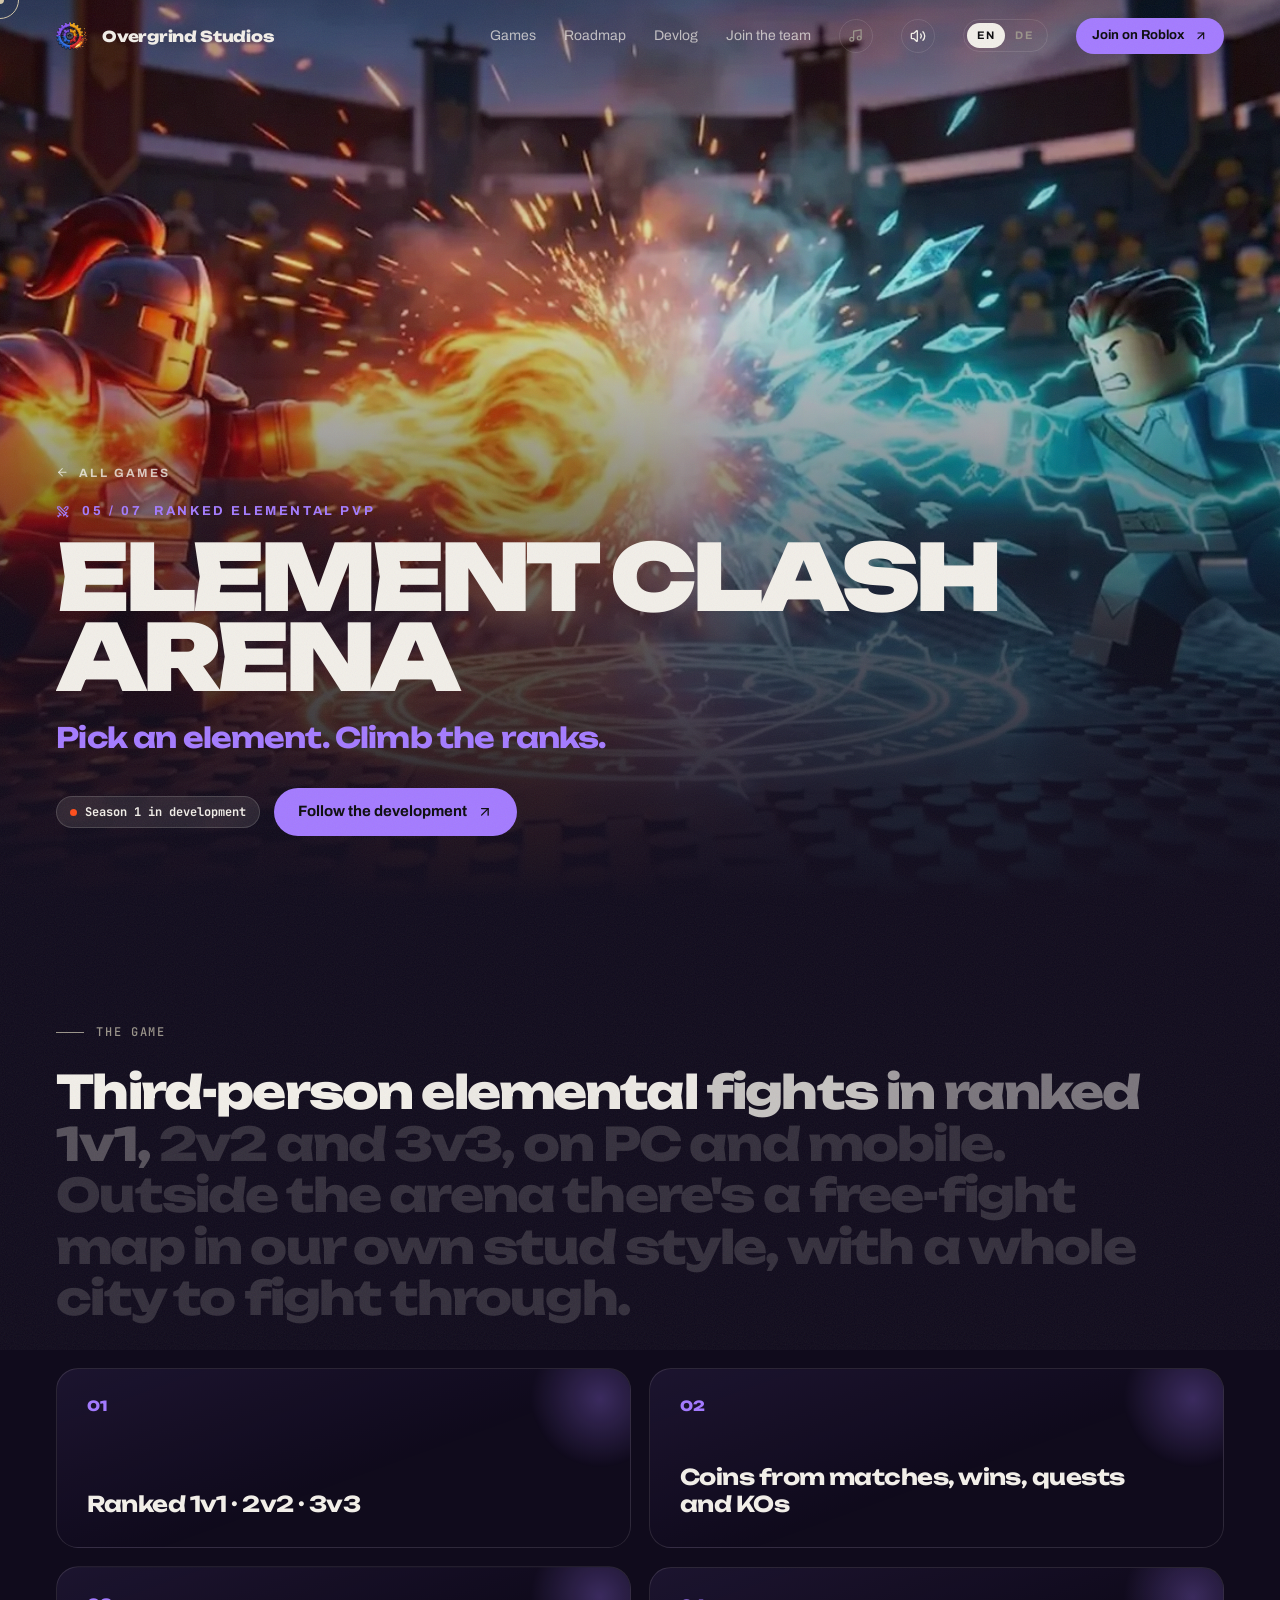
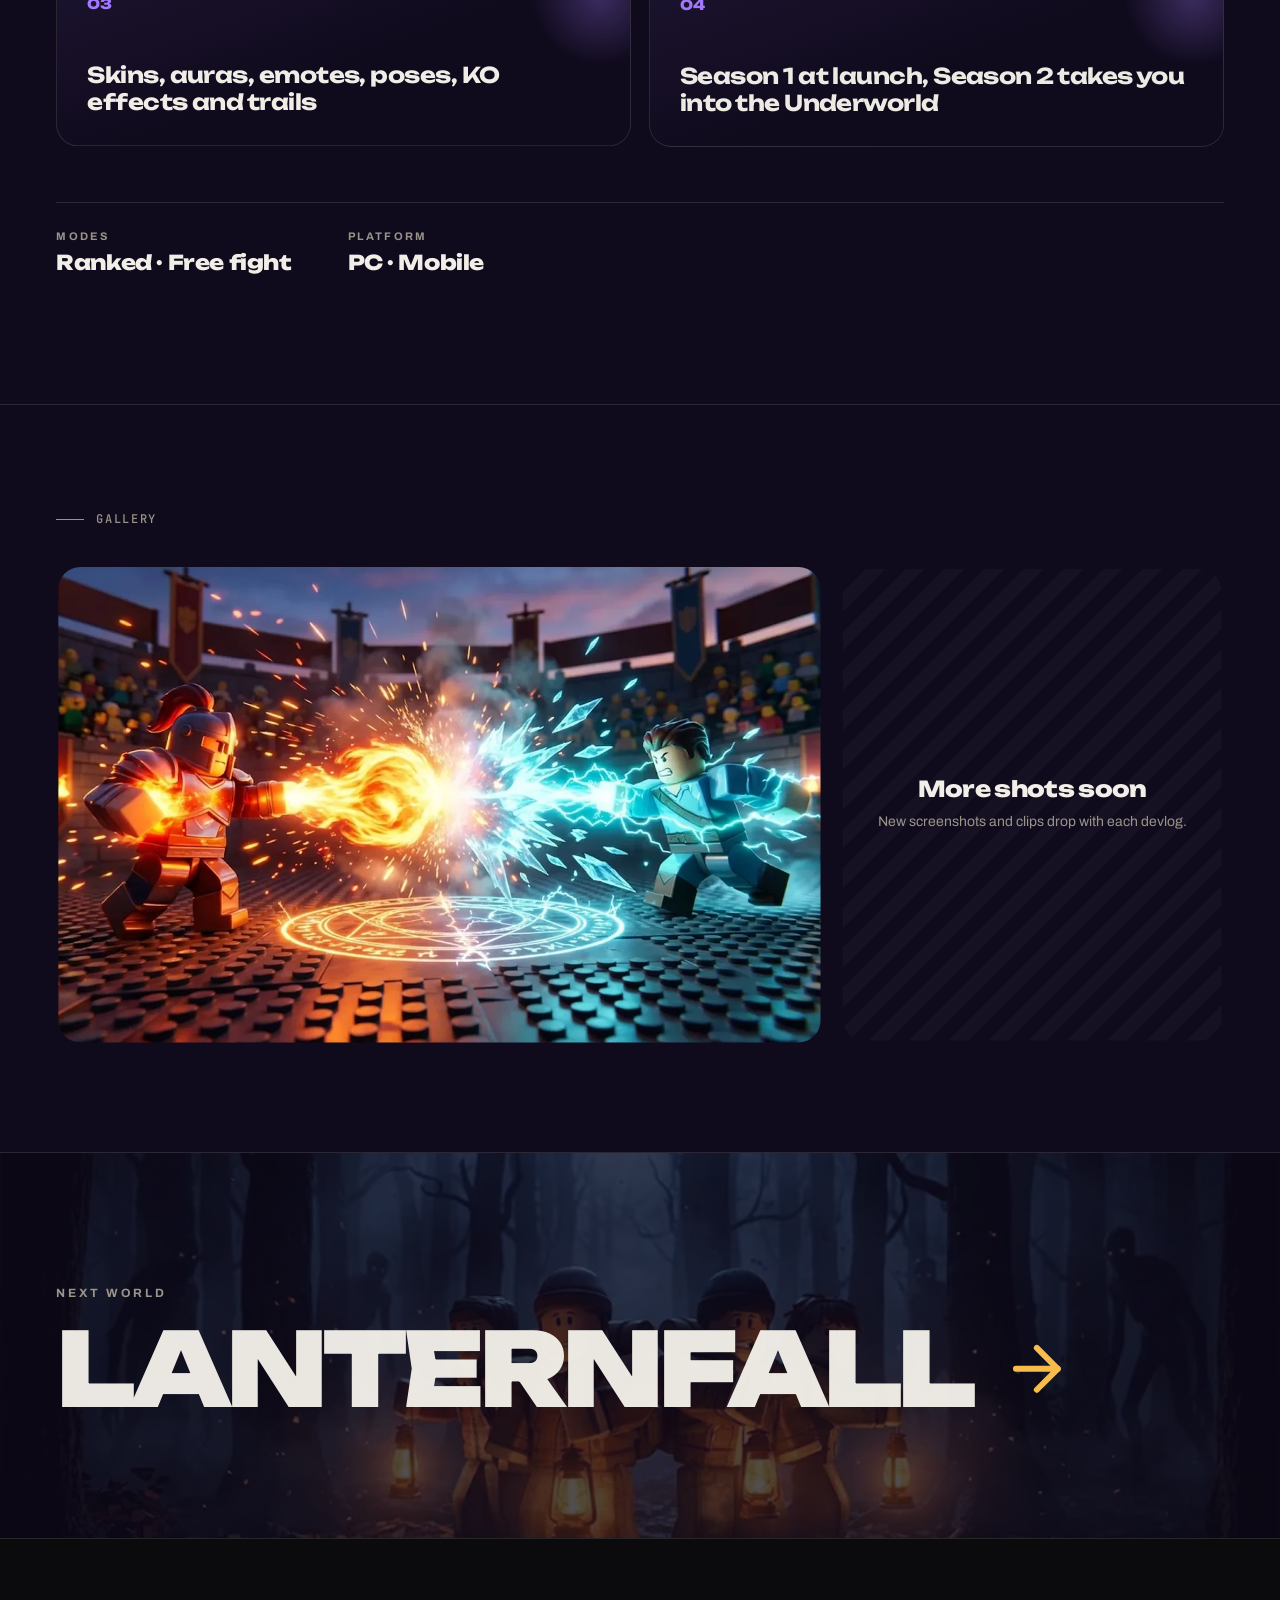
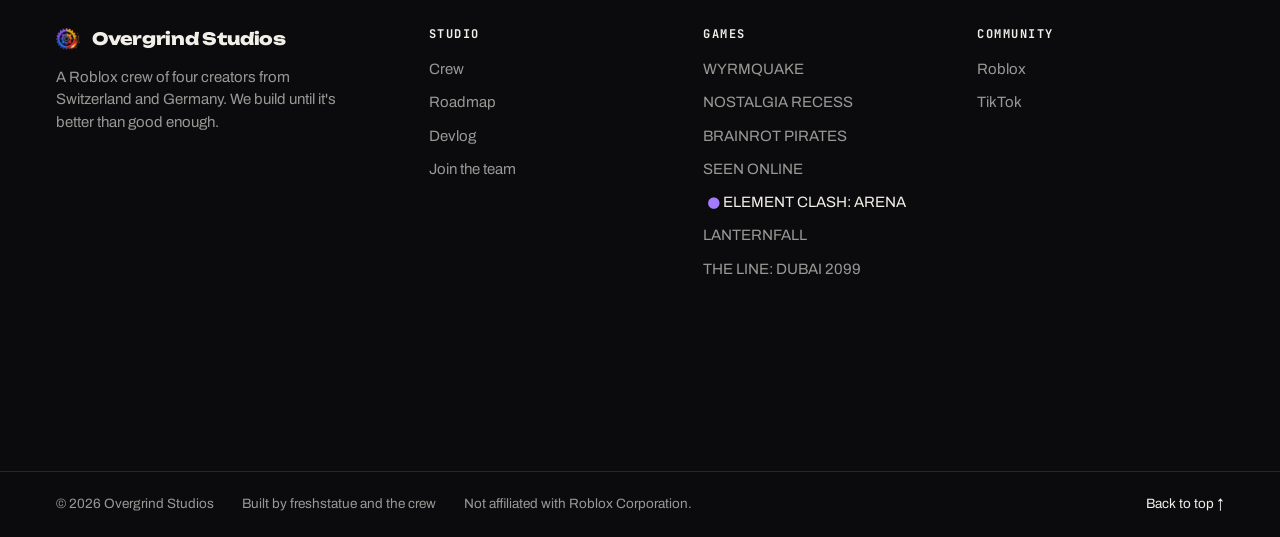
==== commit f379b686: "The journey: a pinned 3D flight through a studded world past one floating island per game Co-Authore" ====
--- a/games/clash/index.html
+++ b/games/clash/index.html
@@ -106,7 +106,7 @@
 <script src="../../vendor/ScrollTrigger.min.js"></script>
 <script src="../../vendor/SplitText.min.js"></script>
 <script src="../../vendor/lenis.min.js"></script>
-<script>var DE = {"ld": "Lade sieben Welten", "cur": "ANSEHEN", "n.games": "Games", "n.road": "Roadmap", "n.studio": "Studio", "n.join": "Mitmachen", "n.cta": "Auf Roblox beitreten", "h.eyebrow": "Roblox-Gamestudio · seit 2026", "h.lede": "Vier Roblox-Creator, sieben Games in der Werkstatt. Jedes wird so lange gebaut, bis es <em>mehr</em> als nur gut genug ist.", "s.crew": "Die Crew", "cr.f": "Founder", "cr.d": "Developer", "h.c1": "Community beitreten", "h.c2": "Games ansehen", "h.scroll": "Scrollen", "f.1": "Games in Entwicklung", "f.2": "Creator in der Crew", "f.3": "eine Crew aus der Schweiz und Deutschland", "m.k": "Warum Overgrind", "m.t": "Wir veröffentlichen nicht die erste Version, die funktioniert. Sondern die, die wir selbst spielen würden: nach der Schule, nach der Arbeit, um zwei Uhr nachts. Das ist der Grind.", "w.t": "Sieben Welten.<br>Eine Crew.", "w.p": "Jedes Game hat seinen eigenen Look, eigene Regeln und ein eigenes Team. Scroll durch alle und lies unten die Details.", "w.end": "Und das ist erst der Anfang.", "w.endc": "Details lesen", "d.k": "Im Detail", "d.t": "Woran wir bauen", "l.k": "Frühe Konzepte", "l.t": "Noch im Labor", "l.chip": "Konzept", "r.k": "Roadmap", "r.t": "Was als Nächstes kommt", "r.1s": "Jetzt", "r.1h": "Sieben Games in der Werkstatt", "r.1p": "Jedes Projekt entsteht gerade in Roblox Studio.", "r.2s": "Als Nächstes", "r.2h": "Erste Playtests", "r.2p": "Nostalgia Recess: Test mit Freunden.", "r.2q": "SEEN ONLINE: private Beta.", "r.3s": "Winter 2026", "r.3h": "Erste Releases", "r.3p": "Wyrmquake peilt den Winter an.", "r.3q": "Nostalgia Recess bekommt nach dem Start wöchentliche Updates.", "r.4s": "Später", "r.4h": "Seasons und mehr", "r.4p": "Element Clash startet mit Season 1. Season 2 führt in die Unterwelt.", "r.note": "Pläne können sich ändern. Tritt der Community bei, dann erfährst du es zuerst.", "s.k": "Das Studio", "s.t": "Ein Label.<br>Viele Creator.", "s.p1": "Overgrind ist eine gemeinsame Roblox-Community. Verschiedene Creator veröffentlichen unter einem Namen und messen sich am gleichen Anspruch.", "s.p2": "Keine Copy-Paste-Games, keine ersten Entwürfe auf der Startseite. Jeder Release muss etwas sein, das wir selbst spielen würden.", "s.r1": "führt das Label", "s.r2": "leitet ein Game", "s.r3": "baut mit uns", "s.r4": "das bist du", "j.1": "Sei dabei vor", "j.2": "dem ersten Drop.", "j.p": "Tritt der Roblox-Community bei, damit du zuerst erfährst, wenn ein Game aufgeht, und folg uns auf TikTok für Devlogs und Clips.", "j.c1": "Auf Roblox beitreten", "n.devlog": "Devlog", "n.apply": "Ins Team", "d.more": "Zur Game-Seite", "v.k": "Devlog", "v.t": "Hinter dem Grind", "v.ep": "Folge 0", "v.h": "Das ist Overgrind", "v.p": "Wer wir sind, was wir bauen und warum es gleich sieben Games sind. Eine Minute, fünf Welten, ohne Füllstoff.", "v.c": "Mehr auf TikTok", "v.cr": "Stimme: ElevenLabs", "v.soon": "bald", "a.k": "Bau mit uns", "a.t": "Lust, mit uns zu grinden?", "a.p1": "Wir suchen immer Builder, Scripter, Modeler, UI- und VFX-Leute, denen Details genauso wichtig sind wie uns.", "a.p2": "Erzähl uns, wer du bist, und schick etwas, das du gebaut hast. Wir lesen jede Bewerbung.", "a.f1": "Dein Name", "a.f2": "Roblox-Benutzername", "a.f3": "Was du am besten kannst", "a.f4": "Portfolio oder Game-Link", "a.f5": "Ein paar Worte zu dir", "a.o": "Etwas anderes", "a.send": "Bewerbung senden", "a.note": "Öffnet dein Mailprogramm mit allem ausgefüllt. Auf dieser Seite wird nichts gespeichert.", "s.vid": "FreshStatue stellt Overgrind vor: wer wir sind, woher der Name kommt und wen wir suchen.", "gp.back": "Alle Games", "gp.follow": "Entwicklung verfolgen", "gp.k1": "Das Game", "gp.k2": "Galerie", "gp.soon": "Bald mehr Bilder", "gp.soonp": "Neue Screenshots und Clips kommen mit jedem Devlog.", "gp.next": "Nächste Welt", "ft.1": "Gebaut von freshstatue und der Crew", "ft.2": "Nicht mit der Roblox Corporation verbunden.", "g.wyrm.genre": "Drachen-Runner", "g.wyrm.tag": "Abtauchen. Zerschmettern. Aufsteigen.", "g.wyrm.status": "In Entwicklung · Ziel Winter 2026", "g.wyrm.desc": "Reite einen Drachen direkt in den Boden, grab dich durch die Erde und brich auf der anderen Seite wieder heraus. Alles, was im Weg steht, nimmst du mit. Alle 1000 Meter wählst du eine Karte, und manche davon sind ein Risiko.", "g.wyrm.f0": "Story „Der grosse Riss“ mit Overlord Quadrax und Reiterin Pip", "g.wyrm.f1": "Bosse mit Schwachpunkten, die du finden musst", "g.wyrm.f2": "Ein Hort, den du mit allem füllst, was du ausgräbst", "g.wyrm.f3": "Tägliche Strecke und Live-Rennen mit Liga", "g.wyrm.fl0": "Modus", "g.wyrm.fv0": "Solo · Live-Rennen", "g.wyrm.fl1": "Look", "g.wyrm.fv1": "Glänzender Cartoon", "g.recess.genre": "Schulhof-Multiplayer", "g.recess.tag": "Die Pause ist nie vorbei.", "g.recess.status": "Als Nächstes: Test mit Freunden", "g.recess.desc": "Fangen, Verstecken, Bärenhöhle: die Pausenspiele von 2005 bis 2017, zurück mit deinen Freunden auf einem grossen Schulhof. Jede Figur bekommt ihren eigenen Look.", "g.recess.f0": "Zum Start: Bärenhöhle, Verstecken und Fangen", "g.recess.f1": "Eine glänzende Cartoon-Welt, ganz ohne Noppen", "g.recess.f2": "Zuerst Englisch, dann Deutsch und Spanisch", "g.recess.f3": "Nach dem Release jede Woche Updates", "g.recess.fl0": "Spieler", "g.recess.fv0": "Multiplayer", "g.recess.fl1": "Für", "g.recess.fv1": "Kinder von 2005–2017", "g.pirates.genre": "Piraten-Abenteuer", "g.pirates.tag": "Erobere die Meere.", "g.pirates.status": "In Entwicklung", "g.pirates.desc": "Ein Ozean aus feinen Noppensteinen, mit grossen Wellen und weissem Schaum. Brainrot-Crews segeln aus der Brainrot Bay los, handeln, plündern und schwimmen, wohin sie wollen.", "g.pirates.f0": "Brainrot Bay: eine grosse Hafeninsel mit echten Läden", "g.pirates.f1": "Trash Tide West ist sicheres Wasser, Mistmouth Nord ist Raid-Gebiet", "g.pirates.f2": "Karibisches Tageslicht und Abende zur goldenen Stunde", "g.pirates.f3": "Eine Brainrot-Crew mit Glubschaugen, eher lustig als gruselig", "g.pirates.fl0": "Welt", "g.pirates.fv0": "Alles aus Noppen", "g.pirates.fl1": "Schwimmen", "g.pirates.fv1": "Frei, überall", "g.seen.genre": "Horror", "g.seen.tag": "Manche Fotos bleiben besser offline.", "g.seen.status": "Als Nächstes: private Beta", "g.seen.desc": "Du bist Archivar im weissen Laborkittel, mit einer Nummer auf dem Rücken. Deine Aufgabe: die Menschen finden, die aus alten Fotos verschwunden sind. Manche sind noch da draussen, und sie haben sich verändert.", "g.seen.f0": "Ein echt bedienbarer PC in der Lobby ist dein Weg in die Welten", "g.seen.f1": "Der Glockenmann, der Schwimmer und das Wesen im Feld", "g.seen.f2": "Auch fürs Spielen auf dem Handy gebaut", "g.seen.f3": "Robux nur für Kosmetik: Kittelfarben und Taschenlampenlicht", "g.seen.fl0": "Spieler", "g.seen.fv0": "Archivare im Team", "g.seen.fl1": "Plattform", "g.seen.fv1": "PC · Handy", "g.clash.genre": "Ranked-Elementkampf", "g.clash.tag": "Wähl dein Element. Steig im Rang.", "g.clash.status": "Season 1 in Entwicklung", "g.clash.desc": "Third-Person-Elementkämpfe im Ranked-Modus 1v1, 2v2 und 3v3, auf PC und Handy. Ausserhalb der Arena gibt es eine Free-Fight-Map im eigenen Noppen-Stil, mit einer ganzen Stadt zum Durchkämpfen.", "g.clash.f0": "Ranked 1v1 · 2v2 · 3v3", "g.clash.f1": "Coins für Matches, Siege, Quests und KOs", "g.clash.f2": "Skins, Auren, Emotes, Posen, KO-Effekte und Trails", "g.clash.f3": "Start mit Season 1, Season 2 führt in die Unterwelt", "g.clash.fl0": "Modi", "g.clash.fv0": "Ranked · Free Fight", "g.clash.fl1": "Plattform", "g.clash.fv1": "PC · Handy", "g.lantern.genre": "Koop-Survival-Horror", "g.lantern.tag": "Kommt gemeinsam durch die Dunkelheit.", "g.lantern.status": "In Entwicklung", "g.lantern.desc": "Ein Koop-Survival-Horror für dich und deine Freunde. Allein schafft es niemand durch die Dunkelheit, also bleibt besser zusammen.", "g.lantern.f0": "Von Anfang an für Koop gebaut", "g.lantern.f1": "Survival-Horror, Meilenstein für Meilenstein gebaut", "g.lantern.fl0": "Spieler", "g.lantern.fv0": "Koop", "g.lantern.fl1": "Genre", "g.lantern.fv1": "Survival-Horror", "g.line.genre": "Story-Sci-Fi", "g.line.tag": "Eine Stadt. Eine KI. Ein Weg nach oben.", "g.line.status": "In Entwicklung", "g.line.desc": "Dubai, 2099. Die Stadt ist eine einzige senkrechte Linie in der Wüste, gesteuert von einer KI namens MOTHERLINE. Du spielst Amir, einen Wartungstechniker, der seine Schwester Layla zurückholen will.", "g.line.f0": "Eine storybasierte Kampagne", "g.line.f1": "Realistische Grafik mit Reflexionen und Details überall", "g.line.f2": "Eine riesige Stadt mit Raum um Raum zum Erkunden", "g.line.fl0": "Held", "g.line.fv0": "Amir, Wartungstechniker", "g.line.fl1": "Gegner", "g.line.fv1": "MOTHERLINE", "lab.0": "Zahnarzt-Horror für Brainrot-Patienten.", "lab.1": "Käfig-Rätsel, ein Zirkusdirektor und Drohnen.", "n.crew": "Crew", "lu.r0": "Founder", "lu.r1": "Creator", "lu.r2": "Avatar lädt", "lu.r3": "Avatar lädt", "lu.you": "Du?", "lu.r4": "Freier Platz", "lu.k0": "Die Crew", "lu.t0": "Das sind<br>die Grinder.", "lu.p0": "Vier Devs aus der Schweiz und Deutschland. Beweg die Maus, sie schauen dir nach. Klick einen an und sag Hallo, tipp aufs Namensschild für seine Karte.", "lu.k1": "Founder", "lu.p1": "Führt das Label und baut die Games. Ja, er ist aus Marmor. Klick ihn an und schau, was passiert.", "lu.k2": "Creator", "lu.p2": "Noch kein Video, aber merk dir diesen Avatar. Die Krone kommt bald in deinen Feed.", "lu.k3": "Developer", "lu.p3": "Zwei weitere Devs aus der Crew. Ihre Avatare laden noch. Ihr Code nicht.", "lu.k4": "Freier Platz", "lu.t4": "Dieser Platz gehört dir.", "lu.p4": "Builder, Scripter, Modeler, Designer: Bühne frei.", "lu.c": "Jetzt bewerben", "lu.hint": "bewegen · klicken · hallo sagen", "lu.fit": "Game-Outfits", "dl.0": "Das ist Overgrind", "dlw.0": "1 Min.", "dl.1": "Wyrmquake-Devlog", "dlw.1": "bald", "ld.t": "Trete Overgrind bei", "ld.by": "von freshstatue und der Crew", "ld.tip": "Tipp: Auf dieser Seite sind 10 goldene Noppen versteckt.", "f.4": "Mitglieder in der Community", "n.build": "Builder", "tt.h": "Frisch von TikTok", "tt.p": "Unsere neusten Clips und Devlogs direkt von TikTok. Sie laden von tiktok.com, dabei kann TikTok Cookies setzen.", "tt.c": "TikTok-Videos laden", "b.k": "Avatar-Builder", "b.t": "Bau deinen<br>Grinder.", "b.p": "Wähl Farben, ein Gesicht und ein Game-Outfit. Lade deine Crew-Karte runter, teil sie oder schick sie mit deiner Bewerbung.", "b.hint": "ziehen zum Drehen · klicken für ein Emote", "b.skin": "Haut", "b.shirt": "Shirt", "b.pants": "Hose", "b.face": "Gesicht", "b.fit": "Game-Outfit", "b.name": "Name auf der Karte", "b.role": "Rolle", "b.dl": "Karte runterladen", "b.share": "Teilen", "b.apply": "Mit diesem Avatar bewerben", "gs.role": "Du hast jede goldene Noppe gefunden", "gs.r1": "Noppen", "gs.r2": "Status", "gs.r2v": "Zertifizierter Grinder", "gs.q": "„Echte Grinder schauen in jede Ecke.“", "up.0.t": "Die Games bekommen die grosse Bühne", "up.0.0": "Unser Logo ist jetzt ein echtes 3D-Zahnrad: Es baut sich im Intro zusammen, fliegt dich in die Seite und fährt beim Scrollen mit.", "up.0.1": "Alle sieben Games laufen jetzt als grosse Galerie: Beim Scrollen fahren sie eins nach dem anderen vorbei.", "up.0.2": "Überall neue Bewegung: Der Schriftzug baut sich auf, Überschriften steigen ein, die Roadmap zeichnet sich selbst und die Crew-Karten neigen sich zu deinem Cursor.", "up.0.3": "Beim ersten Besuch ein kurzes Noppen-Intro in den Crew-Farben.", "up.0.4": "Neuer Design-Schliff: Lichtkegel hinter der Crew, Crew-Karten als Poster, die sich beim Drüberfahren öffnen, eine neue Roadmap und ein Footer mit allen Games.", "up.1.t": "Neue Crew, neues Logo, neuer Film", "up.1.0": "excess und Gino wurden komplett neu gebaut, und FreshStatue ist jetzt echter Marmor mit goldenen Nähten. Klick sie oben an.", "up.1.1": "Unser eigenes Logo: ein Zahnrad aus Noppen in den vier Crew-Farben.", "up.1.2": "Neu im Devlog: ein Ein-Minuten-Film durch fünf unserer Welten und das ganze Studio-Video.", "up.2.t": "Ganze Crew, neuer Look", "up.2.0": "Alle vier Creator sind jetzt als ihre echten Roblox-Avatare auf der Seite: FreshStatue, Andrin, Gino und excess.", "up.2.1": "Neues weisses Design mit einer Farbe pro Creator.", "up.2.2": "Klick oben einen Creator an, und er reagiert.", "up.3.t": "Die Crew ist eingezogen", "up.3.0": "FreshStatue und Andrin sind jetzt überall auf der Seite unterwegs, vom Hero bis zum Footer.", "up.3.1": "Avatar-Builder: Bau deinen eigenen Grinder und lade deine Crew-Karte runter.", "up.3.2": "Irgendwo auf dieser Seite sind 10 goldene Noppen versteckt.", "up.4.t": "Studio-Video und Game-Outfits", "up.4.0": "FreshStatue stellt Overgrind im neuen Studio-Video vor.", "up.4.1": "Jedes Game hat sein eigenes Outfit für die Crew bekommen.", "lu.pose": "Pose", "lu.snap": "Foto machen", "lu.card": "Sammelkarte", "up.new": "NEU", "up.k": "Update-Log", "up.h": "Was ist neu", "up.p": "Was sich bei Overgrind zuletzt geändert hat.", "cr4.fs": "Führt das Label und baut die Games. Ja, er ist aus Marmor.", "cr4r.fs": "Founder", "cr4.andrin": "Schwarz und Rot, Krone obendrauf. Merk dir diesen Avatar, die Krone kommt bald in deinen Feed.", "cr4r.andrin": "Creator", "cr4.gino": "Schwarzer Hut, weisse Haare, ROCKSTAR-Jacke. Den findest du in jeder Lobby.", "cr4r.gino": "Creator", "cr4.excess": "Lila Pilotenbrille und eine Biene, die nie von seiner Seite weicht.", "cr4r.excess": "Creator", "w.hint": "weiter scrollen", "ft.about": "Eine Roblox-Crew aus vier Creatorn aus der Schweiz und Deutschland. Wir bauen, bis es mehr als nur gut genug ist.", "ft.h1": "Studio", "ft.h3": "Community", "ft.up": "Nach oben", "lb.crew": "Zur Crew", "lb.back": "Zurück", "h.m1": "Roblox-Gamestudio", "h.m2": "Seit 2026", "h.hint": "klick einen Creator an", "lu.t0a": "Das sind", "lu.t0b": "die Grinder.", "cr.p": "Vier Creator aus der Schweiz und Deutschland, ein Label. Hier baut jeder mit, und jeder spielt, was wir veröffentlichen.", "w.ta": "Sieben Welten.", "w.tb": "Eine Crew.", "w.p2": "Jedes Game hat seinen eigenen Look, eigene Regeln und ein eigenes Team. Öffne eins und schau, woran wir bauen.", "r.ta": "Was als", "r.tb": "Nächstes kommt.", "v.ta": "Hinter dem", "v.tb": "Grind.", "s.st": "Ein Label, viele Creator. Wir veröffentlichen nicht die erste Version, die funktioniert. Sondern die, die wir selbst spielen würden: nach der Schule, nach der Arbeit, um zwei Uhr nachts.", "a.ta": "Lust, mit uns", "a.tb": "zu grinden?"};</script>
+<script>var DE = {"ld": "Lade sieben Welten", "cur": "ANSEHEN", "n.games": "Games", "n.road": "Roadmap", "n.studio": "Studio", "n.join": "Mitmachen", "n.cta": "Auf Roblox beitreten", "h.eyebrow": "Roblox-Gamestudio · seit 2026", "h.lede": "Vier Roblox-Creator, sieben Games in der Werkstatt. Jedes wird so lange gebaut, bis es <em>mehr</em> als nur gut genug ist.", "s.crew": "Die Crew", "cr.f": "Founder", "cr.d": "Developer", "h.c1": "Community beitreten", "h.c2": "Games ansehen", "h.scroll": "Scrollen", "f.1": "Games in Entwicklung", "f.2": "Creator in der Crew", "f.3": "eine Crew aus der Schweiz und Deutschland", "m.k": "Warum Overgrind", "m.t": "Wir veröffentlichen nicht die erste Version, die funktioniert. Sondern die, die wir selbst spielen würden: nach der Schule, nach der Arbeit, um zwei Uhr nachts. Das ist der Grind.", "w.t": "Sieben Welten.<br>Eine Crew.", "w.p": "Jedes Game hat seinen eigenen Look, eigene Regeln und ein eigenes Team. Scroll durch alle und lies unten die Details.", "w.end": "Und das ist erst der Anfang.", "w.endc": "Details lesen", "d.k": "Im Detail", "d.t": "Woran wir bauen", "l.k": "Frühe Konzepte", "l.t": "Noch im Labor", "l.chip": "Konzept", "r.k": "Roadmap", "r.t": "Was als Nächstes kommt", "r.1s": "Jetzt", "r.1h": "Sieben Games in der Werkstatt", "r.1p": "Jedes Projekt entsteht gerade in Roblox Studio.", "r.2s": "Als Nächstes", "r.2h": "Erste Playtests", "r.2p": "Nostalgia Recess: Test mit Freunden.", "r.2q": "SEEN ONLINE: private Beta.", "r.3s": "Winter 2026", "r.3h": "Erste Releases", "r.3p": "Wyrmquake peilt den Winter an.", "r.3q": "Nostalgia Recess bekommt nach dem Start wöchentliche Updates.", "r.4s": "Später", "r.4h": "Seasons und mehr", "r.4p": "Element Clash startet mit Season 1. Season 2 führt in die Unterwelt.", "r.note": "Pläne können sich ändern. Tritt der Community bei, dann erfährst du es zuerst.", "s.k": "Das Studio", "s.t": "Ein Label.<br>Viele Creator.", "s.p1": "Overgrind ist eine gemeinsame Roblox-Community. Verschiedene Creator veröffentlichen unter einem Namen und messen sich am gleichen Anspruch.", "s.p2": "Keine Copy-Paste-Games, keine ersten Entwürfe auf der Startseite. Jeder Release muss etwas sein, das wir selbst spielen würden.", "s.r1": "führt das Label", "s.r2": "leitet ein Game", "s.r3": "baut mit uns", "s.r4": "das bist du", "j.1": "Sei dabei vor", "j.2": "dem ersten Drop.", "j.p": "Tritt der Roblox-Community bei, damit du zuerst erfährst, wenn ein Game aufgeht, und folg uns auf TikTok für Devlogs und Clips.", "j.c1": "Auf Roblox beitreten", "n.devlog": "Devlog", "n.apply": "Ins Team", "d.more": "Zur Game-Seite", "v.k": "Devlog", "v.t": "Hinter dem Grind", "v.ep": "Folge 0", "v.h": "Das ist Overgrind", "v.p": "Wer wir sind, was wir bauen und warum es gleich sieben Games sind. Eine Minute, fünf Welten, ohne Füllstoff.", "v.c": "Mehr auf TikTok", "v.cr": "Stimme: ElevenLabs", "v.soon": "bald", "a.k": "Bau mit uns", "a.t": "Lust, mit uns zu grinden?", "a.p1": "Wir suchen immer Builder, Scripter, Modeler, UI- und VFX-Leute, denen Details genauso wichtig sind wie uns.", "a.p2": "Erzähl uns, wer du bist, und schick etwas, das du gebaut hast. Wir lesen jede Bewerbung.", "a.f1": "Dein Name", "a.f2": "Roblox-Benutzername", "a.f3": "Was du am besten kannst", "a.f4": "Portfolio oder Game-Link", "a.f5": "Ein paar Worte zu dir", "a.o": "Etwas anderes", "a.send": "Bewerbung senden", "a.note": "Öffnet dein Mailprogramm mit allem ausgefüllt. Auf dieser Seite wird nichts gespeichert.", "s.vid": "FreshStatue stellt Overgrind vor: wer wir sind, woher der Name kommt und wen wir suchen.", "gp.back": "Alle Games", "gp.follow": "Entwicklung verfolgen", "gp.k1": "Das Game", "gp.k2": "Galerie", "gp.soon": "Bald mehr Bilder", "gp.soonp": "Neue Screenshots und Clips kommen mit jedem Devlog.", "gp.next": "Nächste Welt", "ft.1": "Gebaut von freshstatue und der Crew", "ft.2": "Nicht mit der Roblox Corporation verbunden.", "g.wyrm.genre": "Drachen-Runner", "g.wyrm.tag": "Abtauchen. Zerschmettern. Aufsteigen.", "g.wyrm.status": "In Entwicklung · Ziel Winter 2026", "g.wyrm.desc": "Reite einen Drachen direkt in den Boden, grab dich durch die Erde und brich auf der anderen Seite wieder heraus. Alles, was im Weg steht, nimmst du mit. Alle 1000 Meter wählst du eine Karte, und manche davon sind ein Risiko.", "g.wyrm.f0": "Story „Der grosse Riss“ mit Overlord Quadrax und Reiterin Pip", "g.wyrm.f1": "Bosse mit Schwachpunkten, die du finden musst", "g.wyrm.f2": "Ein Hort, den du mit allem füllst, was du ausgräbst", "g.wyrm.f3": "Tägliche Strecke und Live-Rennen mit Liga", "g.wyrm.fl0": "Modus", "g.wyrm.fv0": "Solo · Live-Rennen", "g.wyrm.fl1": "Look", "g.wyrm.fv1": "Glänzender Cartoon", "g.recess.genre": "Schulhof-Multiplayer", "g.recess.tag": "Die Pause ist nie vorbei.", "g.recess.status": "Als Nächstes: Test mit Freunden", "g.recess.desc": "Fangen, Verstecken, Bärenhöhle: die Pausenspiele von 2005 bis 2017, zurück mit deinen Freunden auf einem grossen Schulhof. Jede Figur bekommt ihren eigenen Look.", "g.recess.f0": "Zum Start: Bärenhöhle, Verstecken und Fangen", "g.recess.f1": "Eine glänzende Cartoon-Welt, ganz ohne Noppen", "g.recess.f2": "Zuerst Englisch, dann Deutsch und Spanisch", "g.recess.f3": "Nach dem Release jede Woche Updates", "g.recess.fl0": "Spieler", "g.recess.fv0": "Multiplayer", "g.recess.fl1": "Für", "g.recess.fv1": "Kinder von 2005–2017", "g.pirates.genre": "Piraten-Abenteuer", "g.pirates.tag": "Erobere die Meere.", "g.pirates.status": "In Entwicklung", "g.pirates.desc": "Ein Ozean aus feinen Noppensteinen, mit grossen Wellen und weissem Schaum. Brainrot-Crews segeln aus der Brainrot Bay los, handeln, plündern und schwimmen, wohin sie wollen.", "g.pirates.f0": "Brainrot Bay: eine grosse Hafeninsel mit echten Läden", "g.pirates.f1": "Trash Tide West ist sicheres Wasser, Mistmouth Nord ist Raid-Gebiet", "g.pirates.f2": "Karibisches Tageslicht und Abende zur goldenen Stunde", "g.pirates.f3": "Eine Brainrot-Crew mit Glubschaugen, eher lustig als gruselig", "g.pirates.fl0": "Welt", "g.pirates.fv0": "Alles aus Noppen", "g.pirates.fl1": "Schwimmen", "g.pirates.fv1": "Frei, überall", "g.seen.genre": "Horror", "g.seen.tag": "Manche Fotos bleiben besser offline.", "g.seen.status": "Als Nächstes: private Beta", "g.seen.desc": "Du bist Archivar im weissen Laborkittel, mit einer Nummer auf dem Rücken. Deine Aufgabe: die Menschen finden, die aus alten Fotos verschwunden sind. Manche sind noch da draussen, und sie haben sich verändert.", "g.seen.f0": "Ein echt bedienbarer PC in der Lobby ist dein Weg in die Welten", "g.seen.f1": "Der Glockenmann, der Schwimmer und das Wesen im Feld", "g.seen.f2": "Auch fürs Spielen auf dem Handy gebaut", "g.seen.f3": "Robux nur für Kosmetik: Kittelfarben und Taschenlampenlicht", "g.seen.fl0": "Spieler", "g.seen.fv0": "Archivare im Team", "g.seen.fl1": "Plattform", "g.seen.fv1": "PC · Handy", "g.clash.genre": "Ranked-Elementkampf", "g.clash.tag": "Wähl dein Element. Steig im Rang.", "g.clash.status": "Season 1 in Entwicklung", "g.clash.desc": "Third-Person-Elementkämpfe im Ranked-Modus 1v1, 2v2 und 3v3, auf PC und Handy. Ausserhalb der Arena gibt es eine Free-Fight-Map im eigenen Noppen-Stil, mit einer ganzen Stadt zum Durchkämpfen.", "g.clash.f0": "Ranked 1v1 · 2v2 · 3v3", "g.clash.f1": "Coins für Matches, Siege, Quests und KOs", "g.clash.f2": "Skins, Auren, Emotes, Posen, KO-Effekte und Trails", "g.clash.f3": "Start mit Season 1, Season 2 führt in die Unterwelt", "g.clash.fl0": "Modi", "g.clash.fv0": "Ranked · Free Fight", "g.clash.fl1": "Plattform", "g.clash.fv1": "PC · Handy", "g.lantern.genre": "Koop-Survival-Horror", "g.lantern.tag": "Kommt gemeinsam durch die Dunkelheit.", "g.lantern.status": "In Entwicklung", "g.lantern.desc": "Ein Koop-Survival-Horror für dich und deine Freunde. Allein schafft es niemand durch die Dunkelheit, also bleibt besser zusammen.", "g.lantern.f0": "Von Anfang an für Koop gebaut", "g.lantern.f1": "Survival-Horror, Meilenstein für Meilenstein gebaut", "g.lantern.fl0": "Spieler", "g.lantern.fv0": "Koop", "g.lantern.fl1": "Genre", "g.lantern.fv1": "Survival-Horror", "g.line.genre": "Story-Sci-Fi", "g.line.tag": "Eine Stadt. Eine KI. Ein Weg nach oben.", "g.line.status": "In Entwicklung", "g.line.desc": "Dubai, 2099. Die Stadt ist eine einzige senkrechte Linie in der Wüste, gesteuert von einer KI namens MOTHERLINE. Du spielst Amir, einen Wartungstechniker, der seine Schwester Layla zurückholen will.", "g.line.f0": "Eine storybasierte Kampagne", "g.line.f1": "Realistische Grafik mit Reflexionen und Details überall", "g.line.f2": "Eine riesige Stadt mit Raum um Raum zum Erkunden", "g.line.fl0": "Held", "g.line.fv0": "Amir, Wartungstechniker", "g.line.fl1": "Gegner", "g.line.fv1": "MOTHERLINE", "lab.0": "Zahnarzt-Horror für Brainrot-Patienten.", "lab.1": "Käfig-Rätsel, ein Zirkusdirektor und Drohnen.", "n.crew": "Crew", "lu.r0": "Founder", "lu.r1": "Creator", "lu.r2": "Avatar lädt", "lu.r3": "Avatar lädt", "lu.you": "Du?", "lu.r4": "Freier Platz", "lu.k0": "Die Crew", "lu.t0": "Das sind<br>die Grinder.", "lu.p0": "Vier Devs aus der Schweiz und Deutschland. Beweg die Maus, sie schauen dir nach. Klick einen an und sag Hallo, tipp aufs Namensschild für seine Karte.", "lu.k1": "Founder", "lu.p1": "Führt das Label und baut die Games. Ja, er ist aus Marmor. Klick ihn an und schau, was passiert.", "lu.k2": "Creator", "lu.p2": "Noch kein Video, aber merk dir diesen Avatar. Die Krone kommt bald in deinen Feed.", "lu.k3": "Developer", "lu.p3": "Zwei weitere Devs aus der Crew. Ihre Avatare laden noch. Ihr Code nicht.", "lu.k4": "Freier Platz", "lu.t4": "Dieser Platz gehört dir.", "lu.p4": "Builder, Scripter, Modeler, Designer: Bühne frei.", "lu.c": "Jetzt bewerben", "lu.hint": "bewegen · klicken · hallo sagen", "lu.fit": "Game-Outfits", "dl.0": "Das ist Overgrind", "dlw.0": "1 Min.", "dl.1": "Wyrmquake-Devlog", "dlw.1": "bald", "ld.t": "Trete Overgrind bei", "ld.by": "von freshstatue und der Crew", "ld.tip": "Tipp: Auf dieser Seite sind 10 goldene Noppen versteckt.", "f.4": "Mitglieder in der Community", "n.build": "Builder", "tt.h": "Frisch von TikTok", "tt.p": "Unsere neusten Clips und Devlogs direkt von TikTok. Sie laden von tiktok.com, dabei kann TikTok Cookies setzen.", "tt.c": "TikTok-Videos laden", "b.k": "Avatar-Builder", "b.t": "Bau deinen<br>Grinder.", "b.p": "Wähl Farben, ein Gesicht und ein Game-Outfit. Lade deine Crew-Karte runter, teil sie oder schick sie mit deiner Bewerbung.", "b.hint": "ziehen zum Drehen · klicken für ein Emote", "b.skin": "Haut", "b.shirt": "Shirt", "b.pants": "Hose", "b.face": "Gesicht", "b.fit": "Game-Outfit", "b.name": "Name auf der Karte", "b.role": "Rolle", "b.dl": "Karte runterladen", "b.share": "Teilen", "b.apply": "Mit diesem Avatar bewerben", "gs.role": "Du hast jede goldene Noppe gefunden", "gs.r1": "Noppen", "gs.r2": "Status", "gs.r2v": "Zertifizierter Grinder", "gs.q": "„Echte Grinder schauen in jede Ecke.“", "up.0.t": "Die Games bekommen die grosse Bühne", "up.0.0": "Unser Logo ist jetzt ein echtes 3D-Zahnrad: Es baut sich im Intro zusammen, fliegt dich in die Seite und fährt beim Scrollen mit.", "up.0.1": "Alle sieben Games laufen jetzt als grosse Galerie: Beim Scrollen fahren sie eins nach dem anderen vorbei.", "up.0.2": "Überall neue Bewegung: Der Schriftzug baut sich auf, Überschriften steigen ein, die Roadmap zeichnet sich selbst und die Crew-Karten neigen sich zu deinem Cursor.", "up.0.3": "Beim ersten Besuch ein kurzes Noppen-Intro in den Crew-Farben.", "up.0.4": "Neuer Design-Schliff: Lichtkegel hinter der Crew, Crew-Karten als Poster, die sich beim Drüberfahren öffnen, eine neue Roadmap und ein Footer mit allen Games.", "up.1.t": "Neue Crew, neues Logo, neuer Film", "up.1.0": "excess und Gino wurden komplett neu gebaut, und FreshStatue ist jetzt echter Marmor mit goldenen Nähten. Klick sie oben an.", "up.1.1": "Unser eigenes Logo: ein Zahnrad aus Noppen in den vier Crew-Farben.", "up.1.2": "Neu im Devlog: ein Ein-Minuten-Film durch fünf unserer Welten und das ganze Studio-Video.", "up.2.t": "Ganze Crew, neuer Look", "up.2.0": "Alle vier Creator sind jetzt als ihre echten Roblox-Avatare auf der Seite: FreshStatue, Andrin, Gino und excess.", "up.2.1": "Neues weisses Design mit einer Farbe pro Creator.", "up.2.2": "Klick oben einen Creator an, und er reagiert.", "up.3.t": "Die Crew ist eingezogen", "up.3.0": "FreshStatue und Andrin sind jetzt überall auf der Seite unterwegs, vom Hero bis zum Footer.", "up.3.1": "Avatar-Builder: Bau deinen eigenen Grinder und lade deine Crew-Karte runter.", "up.3.2": "Irgendwo auf dieser Seite sind 10 goldene Noppen versteckt.", "up.4.t": "Studio-Video und Game-Outfits", "up.4.0": "FreshStatue stellt Overgrind im neuen Studio-Video vor.", "up.4.1": "Jedes Game hat sein eigenes Outfit für die Crew bekommen.", "lu.pose": "Pose", "lu.snap": "Foto machen", "lu.card": "Sammelkarte", "up.new": "NEU", "up.k": "Update-Log", "up.h": "Was ist neu", "up.p": "Was sich bei Overgrind zuletzt geändert hat.", "cr4.fs": "Führt das Label und baut die Games. Ja, er ist aus Marmor.", "cr4r.fs": "Founder", "cr4.andrin": "Schwarz und Rot, Krone obendrauf. Merk dir diesen Avatar, die Krone kommt bald in deinen Feed.", "cr4r.andrin": "Creator", "cr4.gino": "Schwarzer Hut, weisse Haare, ROCKSTAR-Jacke. Den findest du in jeder Lobby.", "cr4r.gino": "Creator", "cr4.excess": "Lila Pilotenbrille und eine Biene, die nie von seiner Seite weicht.", "cr4r.excess": "Creator", "w.hint": "weiter scrollen", "ft.about": "Eine Roblox-Crew aus vier Creatorn aus der Schweiz und Deutschland. Wir bauen, bis es mehr als nur gut genug ist.", "ft.h1": "Studio", "ft.h3": "Community", "ft.up": "Nach oben", "lb.crew": "Zur Crew", "lb.back": "Zurück", "jn.k": "Die Reise", "jn.p": "Scroll und flieg durch alle sieben Welten.", "jn.go": "Diese Welt betreten", "h.m1": "Roblox-Gamestudio", "h.m2": "Seit 2026", "h.hint": "klick einen Creator an", "lu.t0a": "Das sind", "lu.t0b": "die Grinder.", "cr.p": "Vier Creator aus der Schweiz und Deutschland, ein Label. Hier baut jeder mit, und jeder spielt, was wir veröffentlichen.", "w.ta": "Sieben Welten.", "w.tb": "Eine Crew.", "w.p2": "Jedes Game hat seinen eigenen Look, eigene Regeln und ein eigenes Team. Öffne eins und schau, woran wir bauen.", "r.ta": "Was als", "r.tb": "Nächstes kommt.", "v.ta": "Hinter dem", "v.tb": "Grind.", "s.st": "Ein Label, viele Creator. Wir veröffentlichen nicht die erste Version, die funktioniert. Sondern die, die wir selbst spielen würden: nach der Schule, nach der Arbeit, um zwei Uhr nachts.", "a.ta": "Lust, mit uns", "a.tb": "zu grinden?"};</script>
 <script src="../../game.js?v=a4543486"></script>
 <script src="../../portal.js?v=a4543486"></script>
 <script type="module" src="../../brickword.js?v=a4543486"></script>
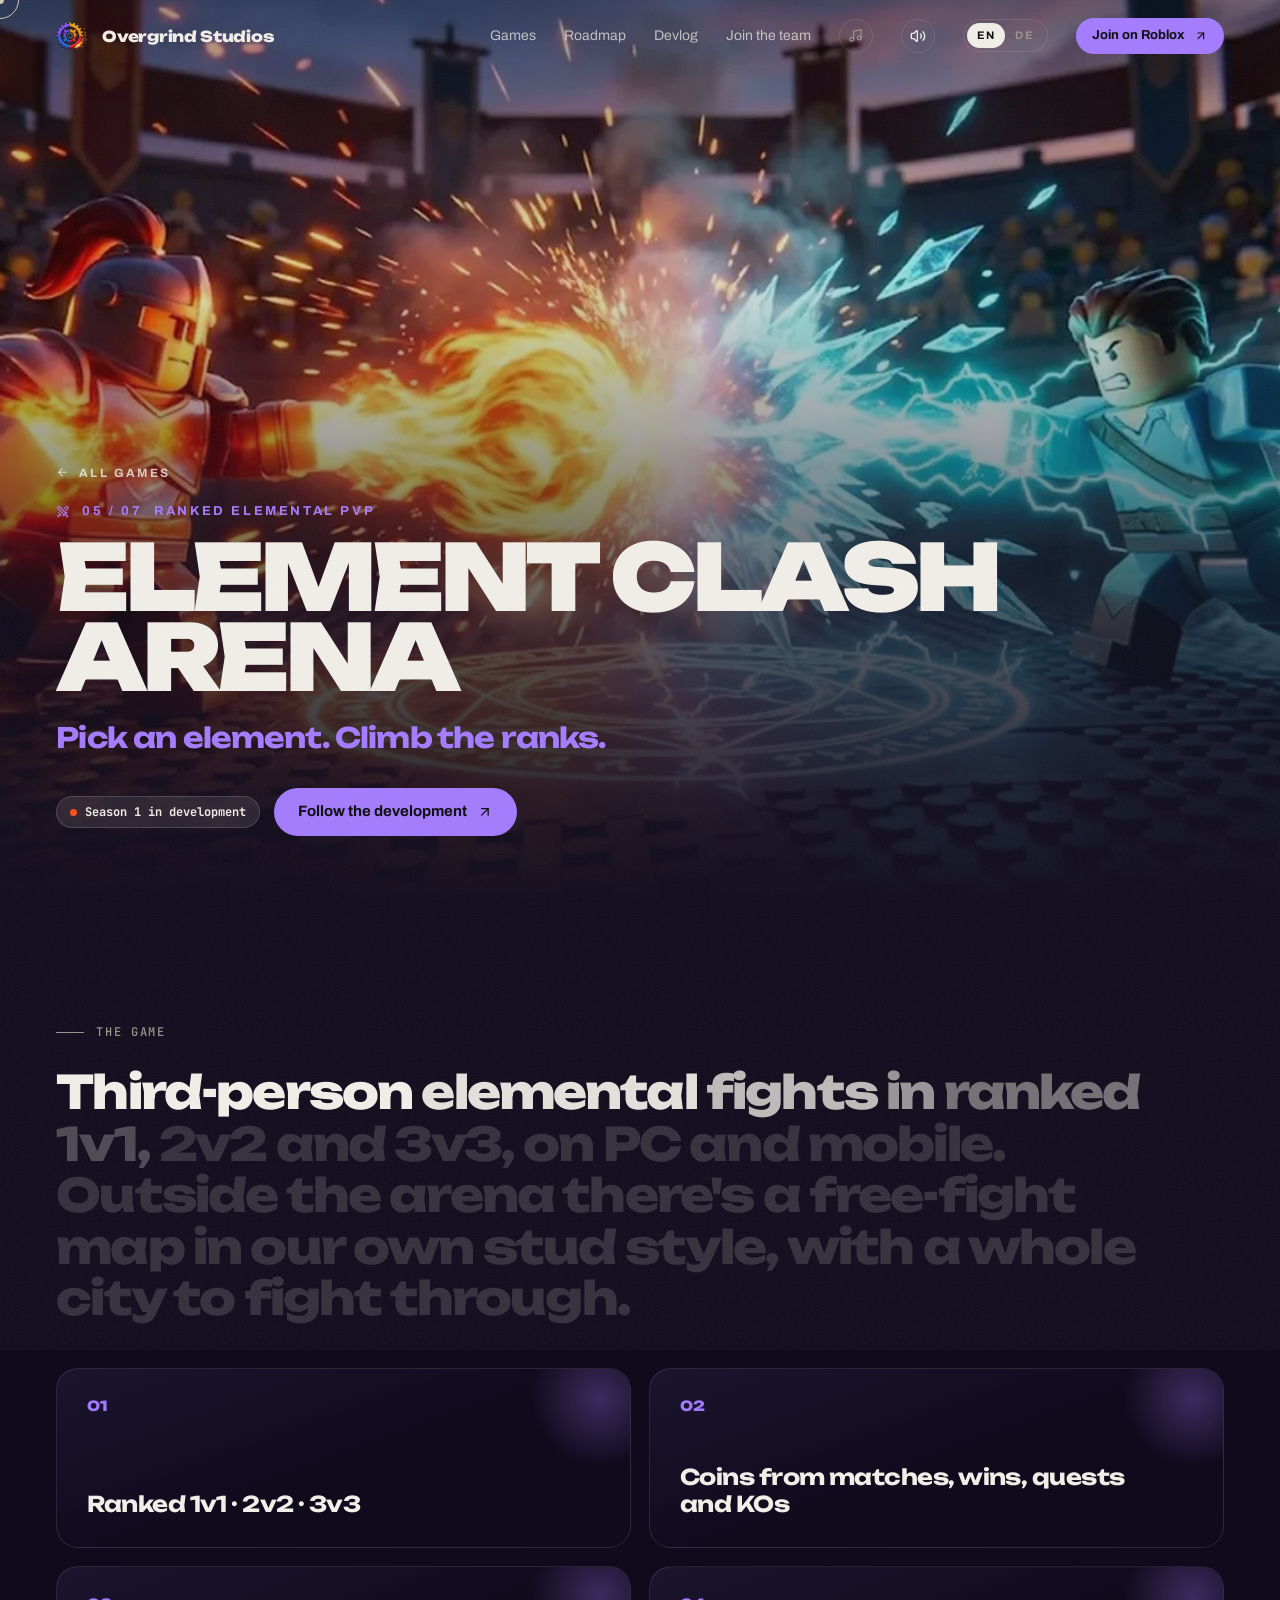
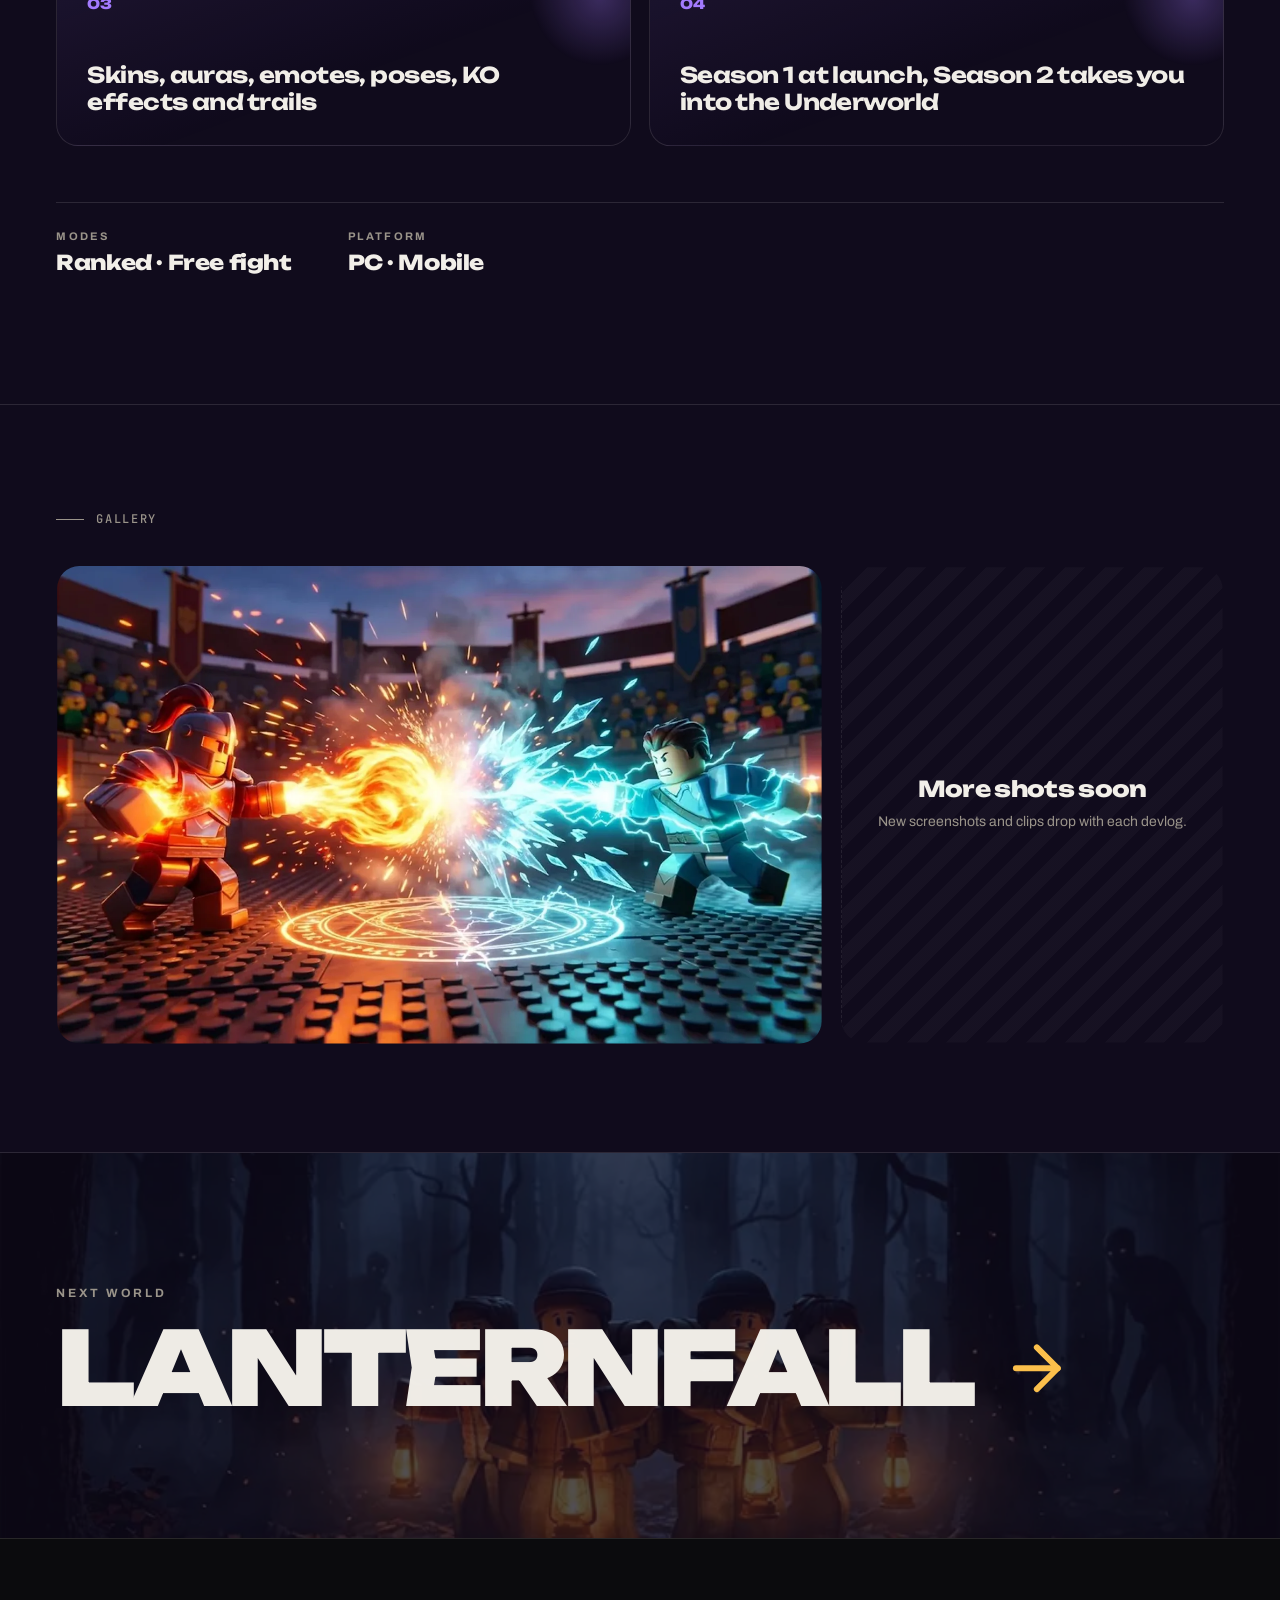
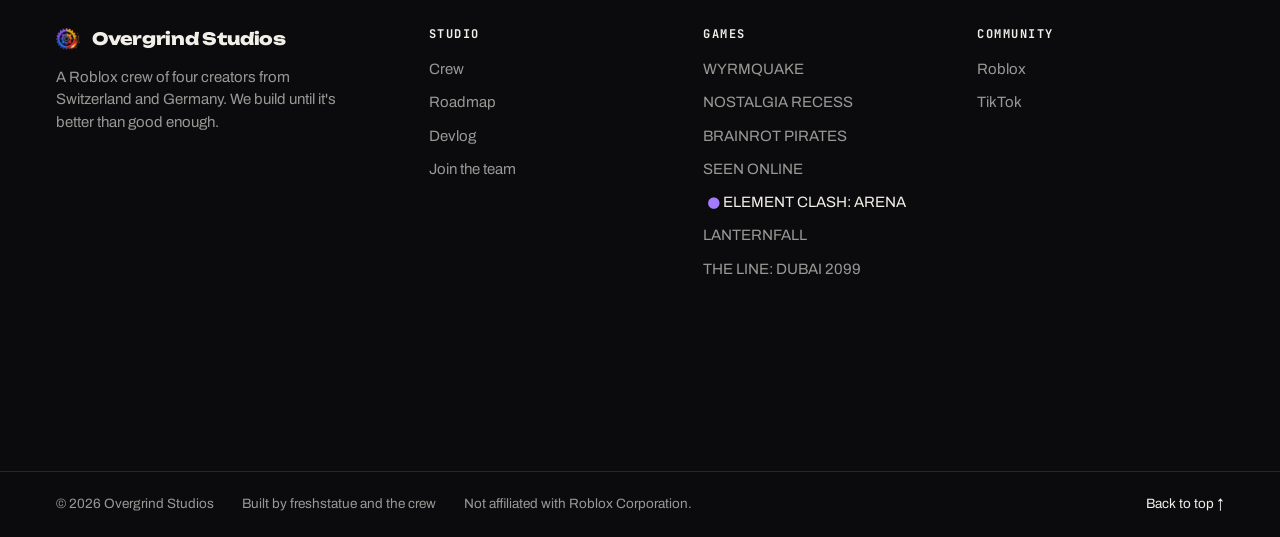
==== commit 4212cfba: "Journey: station billboard sits right of the text card; remove brickword debug Co-Authored-By: Claud" ====
--- a/games/clash/index.html
+++ b/games/clash/index.html
@@ -18,7 +18,7 @@
 <script type="application/ld+json">{"@context": "https://schema.org", "@type": "VideoGame", "name": "ELEMENT CLASH: ARENA", "genre": "Ranked elemental PvP", "description": "Third-person elemental fights in ranked 1v1, 2v2 and 3v3, on PC and mobile. Outside the arena there's a free-fight map in our own stud style, with a whole city to fight through.", "gamePlatform": "Roblox", "image": "https://overgrindstudio.click/assets/games/clash.jpg", "publisher": {"@type": "Organization", "name": "Overgrind Studios"}}</script>
 <link rel="preload" href="../../assets/fonts/unbounded.woff2" as="font" type="font/woff2" crossorigin>
 <link rel="preload" href="../../assets/fonts/archivo.woff2" as="font" type="font/woff2" crossorigin>
-<link rel="stylesheet" href="../../assets/site.css?v=a4543486">
+<link rel="stylesheet" href="../../assets/site.css?v=b741c971">
 <style>:root{--bg:#100B1C;--accent:#A47BFF}</style>
 </head>
 <body class="game-page" data-key="clash">
@@ -107,9 +107,9 @@
 <script src="../../vendor/SplitText.min.js"></script>
 <script src="../../vendor/lenis.min.js"></script>
 <script>var DE = {"ld": "Lade sieben Welten", "cur": "ANSEHEN", "n.games": "Games", "n.road": "Roadmap", "n.studio": "Studio", "n.join": "Mitmachen", "n.cta": "Auf Roblox beitreten", "h.eyebrow": "Roblox-Gamestudio · seit 2026", "h.lede": "Vier Roblox-Creator, sieben Games in der Werkstatt. Jedes wird so lange gebaut, bis es <em>mehr</em> als nur gut genug ist.", "s.crew": "Die Crew", "cr.f": "Founder", "cr.d": "Developer", "h.c1": "Community beitreten", "h.c2": "Games ansehen", "h.scroll": "Scrollen", "f.1": "Games in Entwicklung", "f.2": "Creator in der Crew", "f.3": "eine Crew aus der Schweiz und Deutschland", "m.k": "Warum Overgrind", "m.t": "Wir veröffentlichen nicht die erste Version, die funktioniert. Sondern die, die wir selbst spielen würden: nach der Schule, nach der Arbeit, um zwei Uhr nachts. Das ist der Grind.", "w.t": "Sieben Welten.<br>Eine Crew.", "w.p": "Jedes Game hat seinen eigenen Look, eigene Regeln und ein eigenes Team. Scroll durch alle und lies unten die Details.", "w.end": "Und das ist erst der Anfang.", "w.endc": "Details lesen", "d.k": "Im Detail", "d.t": "Woran wir bauen", "l.k": "Frühe Konzepte", "l.t": "Noch im Labor", "l.chip": "Konzept", "r.k": "Roadmap", "r.t": "Was als Nächstes kommt", "r.1s": "Jetzt", "r.1h": "Sieben Games in der Werkstatt", "r.1p": "Jedes Projekt entsteht gerade in Roblox Studio.", "r.2s": "Als Nächstes", "r.2h": "Erste Playtests", "r.2p": "Nostalgia Recess: Test mit Freunden.", "r.2q": "SEEN ONLINE: private Beta.", "r.3s": "Winter 2026", "r.3h": "Erste Releases", "r.3p": "Wyrmquake peilt den Winter an.", "r.3q": "Nostalgia Recess bekommt nach dem Start wöchentliche Updates.", "r.4s": "Später", "r.4h": "Seasons und mehr", "r.4p": "Element Clash startet mit Season 1. Season 2 führt in die Unterwelt.", "r.note": "Pläne können sich ändern. Tritt der Community bei, dann erfährst du es zuerst.", "s.k": "Das Studio", "s.t": "Ein Label.<br>Viele Creator.", "s.p1": "Overgrind ist eine gemeinsame Roblox-Community. Verschiedene Creator veröffentlichen unter einem Namen und messen sich am gleichen Anspruch.", "s.p2": "Keine Copy-Paste-Games, keine ersten Entwürfe auf der Startseite. Jeder Release muss etwas sein, das wir selbst spielen würden.", "s.r1": "führt das Label", "s.r2": "leitet ein Game", "s.r3": "baut mit uns", "s.r4": "das bist du", "j.1": "Sei dabei vor", "j.2": "dem ersten Drop.", "j.p": "Tritt der Roblox-Community bei, damit du zuerst erfährst, wenn ein Game aufgeht, und folg uns auf TikTok für Devlogs und Clips.", "j.c1": "Auf Roblox beitreten", "n.devlog": "Devlog", "n.apply": "Ins Team", "d.more": "Zur Game-Seite", "v.k": "Devlog", "v.t": "Hinter dem Grind", "v.ep": "Folge 0", "v.h": "Das ist Overgrind", "v.p": "Wer wir sind, was wir bauen und warum es gleich sieben Games sind. Eine Minute, fünf Welten, ohne Füllstoff.", "v.c": "Mehr auf TikTok", "v.cr": "Stimme: ElevenLabs", "v.soon": "bald", "a.k": "Bau mit uns", "a.t": "Lust, mit uns zu grinden?", "a.p1": "Wir suchen immer Builder, Scripter, Modeler, UI- und VFX-Leute, denen Details genauso wichtig sind wie uns.", "a.p2": "Erzähl uns, wer du bist, und schick etwas, das du gebaut hast. Wir lesen jede Bewerbung.", "a.f1": "Dein Name", "a.f2": "Roblox-Benutzername", "a.f3": "Was du am besten kannst", "a.f4": "Portfolio oder Game-Link", "a.f5": "Ein paar Worte zu dir", "a.o": "Etwas anderes", "a.send": "Bewerbung senden", "a.note": "Öffnet dein Mailprogramm mit allem ausgefüllt. Auf dieser Seite wird nichts gespeichert.", "s.vid": "FreshStatue stellt Overgrind vor: wer wir sind, woher der Name kommt und wen wir suchen.", "gp.back": "Alle Games", "gp.follow": "Entwicklung verfolgen", "gp.k1": "Das Game", "gp.k2": "Galerie", "gp.soon": "Bald mehr Bilder", "gp.soonp": "Neue Screenshots und Clips kommen mit jedem Devlog.", "gp.next": "Nächste Welt", "ft.1": "Gebaut von freshstatue und der Crew", "ft.2": "Nicht mit der Roblox Corporation verbunden.", "g.wyrm.genre": "Drachen-Runner", "g.wyrm.tag": "Abtauchen. Zerschmettern. Aufsteigen.", "g.wyrm.status": "In Entwicklung · Ziel Winter 2026", "g.wyrm.desc": "Reite einen Drachen direkt in den Boden, grab dich durch die Erde und brich auf der anderen Seite wieder heraus. Alles, was im Weg steht, nimmst du mit. Alle 1000 Meter wählst du eine Karte, und manche davon sind ein Risiko.", "g.wyrm.f0": "Story „Der grosse Riss“ mit Overlord Quadrax und Reiterin Pip", "g.wyrm.f1": "Bosse mit Schwachpunkten, die du finden musst", "g.wyrm.f2": "Ein Hort, den du mit allem füllst, was du ausgräbst", "g.wyrm.f3": "Tägliche Strecke und Live-Rennen mit Liga", "g.wyrm.fl0": "Modus", "g.wyrm.fv0": "Solo · Live-Rennen", "g.wyrm.fl1": "Look", "g.wyrm.fv1": "Glänzender Cartoon", "g.recess.genre": "Schulhof-Multiplayer", "g.recess.tag": "Die Pause ist nie vorbei.", "g.recess.status": "Als Nächstes: Test mit Freunden", "g.recess.desc": "Fangen, Verstecken, Bärenhöhle: die Pausenspiele von 2005 bis 2017, zurück mit deinen Freunden auf einem grossen Schulhof. Jede Figur bekommt ihren eigenen Look.", "g.recess.f0": "Zum Start: Bärenhöhle, Verstecken und Fangen", "g.recess.f1": "Eine glänzende Cartoon-Welt, ganz ohne Noppen", "g.recess.f2": "Zuerst Englisch, dann Deutsch und Spanisch", "g.recess.f3": "Nach dem Release jede Woche Updates", "g.recess.fl0": "Spieler", "g.recess.fv0": "Multiplayer", "g.recess.fl1": "Für", "g.recess.fv1": "Kinder von 2005–2017", "g.pirates.genre": "Piraten-Abenteuer", "g.pirates.tag": "Erobere die Meere.", "g.pirates.status": "In Entwicklung", "g.pirates.desc": "Ein Ozean aus feinen Noppensteinen, mit grossen Wellen und weissem Schaum. Brainrot-Crews segeln aus der Brainrot Bay los, handeln, plündern und schwimmen, wohin sie wollen.", "g.pirates.f0": "Brainrot Bay: eine grosse Hafeninsel mit echten Läden", "g.pirates.f1": "Trash Tide West ist sicheres Wasser, Mistmouth Nord ist Raid-Gebiet", "g.pirates.f2": "Karibisches Tageslicht und Abende zur goldenen Stunde", "g.pirates.f3": "Eine Brainrot-Crew mit Glubschaugen, eher lustig als gruselig", "g.pirates.fl0": "Welt", "g.pirates.fv0": "Alles aus Noppen", "g.pirates.fl1": "Schwimmen", "g.pirates.fv1": "Frei, überall", "g.seen.genre": "Horror", "g.seen.tag": "Manche Fotos bleiben besser offline.", "g.seen.status": "Als Nächstes: private Beta", "g.seen.desc": "Du bist Archivar im weissen Laborkittel, mit einer Nummer auf dem Rücken. Deine Aufgabe: die Menschen finden, die aus alten Fotos verschwunden sind. Manche sind noch da draussen, und sie haben sich verändert.", "g.seen.f0": "Ein echt bedienbarer PC in der Lobby ist dein Weg in die Welten", "g.seen.f1": "Der Glockenmann, der Schwimmer und das Wesen im Feld", "g.seen.f2": "Auch fürs Spielen auf dem Handy gebaut", "g.seen.f3": "Robux nur für Kosmetik: Kittelfarben und Taschenlampenlicht", "g.seen.fl0": "Spieler", "g.seen.fv0": "Archivare im Team", "g.seen.fl1": "Plattform", "g.seen.fv1": "PC · Handy", "g.clash.genre": "Ranked-Elementkampf", "g.clash.tag": "Wähl dein Element. Steig im Rang.", "g.clash.status": "Season 1 in Entwicklung", "g.clash.desc": "Third-Person-Elementkämpfe im Ranked-Modus 1v1, 2v2 und 3v3, auf PC und Handy. Ausserhalb der Arena gibt es eine Free-Fight-Map im eigenen Noppen-Stil, mit einer ganzen Stadt zum Durchkämpfen.", "g.clash.f0": "Ranked 1v1 · 2v2 · 3v3", "g.clash.f1": "Coins für Matches, Siege, Quests und KOs", "g.clash.f2": "Skins, Auren, Emotes, Posen, KO-Effekte und Trails", "g.clash.f3": "Start mit Season 1, Season 2 führt in die Unterwelt", "g.clash.fl0": "Modi", "g.clash.fv0": "Ranked · Free Fight", "g.clash.fl1": "Plattform", "g.clash.fv1": "PC · Handy", "g.lantern.genre": "Koop-Survival-Horror", "g.lantern.tag": "Kommt gemeinsam durch die Dunkelheit.", "g.lantern.status": "In Entwicklung", "g.lantern.desc": "Ein Koop-Survival-Horror für dich und deine Freunde. Allein schafft es niemand durch die Dunkelheit, also bleibt besser zusammen.", "g.lantern.f0": "Von Anfang an für Koop gebaut", "g.lantern.f1": "Survival-Horror, Meilenstein für Meilenstein gebaut", "g.lantern.fl0": "Spieler", "g.lantern.fv0": "Koop", "g.lantern.fl1": "Genre", "g.lantern.fv1": "Survival-Horror", "g.line.genre": "Story-Sci-Fi", "g.line.tag": "Eine Stadt. Eine KI. Ein Weg nach oben.", "g.line.status": "In Entwicklung", "g.line.desc": "Dubai, 2099. Die Stadt ist eine einzige senkrechte Linie in der Wüste, gesteuert von einer KI namens MOTHERLINE. Du spielst Amir, einen Wartungstechniker, der seine Schwester Layla zurückholen will.", "g.line.f0": "Eine storybasierte Kampagne", "g.line.f1": "Realistische Grafik mit Reflexionen und Details überall", "g.line.f2": "Eine riesige Stadt mit Raum um Raum zum Erkunden", "g.line.fl0": "Held", "g.line.fv0": "Amir, Wartungstechniker", "g.line.fl1": "Gegner", "g.line.fv1": "MOTHERLINE", "lab.0": "Zahnarzt-Horror für Brainrot-Patienten.", "lab.1": "Käfig-Rätsel, ein Zirkusdirektor und Drohnen.", "n.crew": "Crew", "lu.r0": "Founder", "lu.r1": "Creator", "lu.r2": "Avatar lädt", "lu.r3": "Avatar lädt", "lu.you": "Du?", "lu.r4": "Freier Platz", "lu.k0": "Die Crew", "lu.t0": "Das sind<br>die Grinder.", "lu.p0": "Vier Devs aus der Schweiz und Deutschland. Beweg die Maus, sie schauen dir nach. Klick einen an und sag Hallo, tipp aufs Namensschild für seine Karte.", "lu.k1": "Founder", "lu.p1": "Führt das Label und baut die Games. Ja, er ist aus Marmor. Klick ihn an und schau, was passiert.", "lu.k2": "Creator", "lu.p2": "Noch kein Video, aber merk dir diesen Avatar. Die Krone kommt bald in deinen Feed.", "lu.k3": "Developer", "lu.p3": "Zwei weitere Devs aus der Crew. Ihre Avatare laden noch. Ihr Code nicht.", "lu.k4": "Freier Platz", "lu.t4": "Dieser Platz gehört dir.", "lu.p4": "Builder, Scripter, Modeler, Designer: Bühne frei.", "lu.c": "Jetzt bewerben", "lu.hint": "bewegen · klicken · hallo sagen", "lu.fit": "Game-Outfits", "dl.0": "Das ist Overgrind", "dlw.0": "1 Min.", "dl.1": "Wyrmquake-Devlog", "dlw.1": "bald", "ld.t": "Trete Overgrind bei", "ld.by": "von freshstatue und der Crew", "ld.tip": "Tipp: Auf dieser Seite sind 10 goldene Noppen versteckt.", "f.4": "Mitglieder in der Community", "n.build": "Builder", "tt.h": "Frisch von TikTok", "tt.p": "Unsere neusten Clips und Devlogs direkt von TikTok. Sie laden von tiktok.com, dabei kann TikTok Cookies setzen.", "tt.c": "TikTok-Videos laden", "b.k": "Avatar-Builder", "b.t": "Bau deinen<br>Grinder.", "b.p": "Wähl Farben, ein Gesicht und ein Game-Outfit. Lade deine Crew-Karte runter, teil sie oder schick sie mit deiner Bewerbung.", "b.hint": "ziehen zum Drehen · klicken für ein Emote", "b.skin": "Haut", "b.shirt": "Shirt", "b.pants": "Hose", "b.face": "Gesicht", "b.fit": "Game-Outfit", "b.name": "Name auf der Karte", "b.role": "Rolle", "b.dl": "Karte runterladen", "b.share": "Teilen", "b.apply": "Mit diesem Avatar bewerben", "gs.role": "Du hast jede goldene Noppe gefunden", "gs.r1": "Noppen", "gs.r2": "Status", "gs.r2v": "Zertifizierter Grinder", "gs.q": "„Echte Grinder schauen in jede Ecke.“", "up.0.t": "Die Games bekommen die grosse Bühne", "up.0.0": "Unser Logo ist jetzt ein echtes 3D-Zahnrad: Es baut sich im Intro zusammen, fliegt dich in die Seite und fährt beim Scrollen mit.", "up.0.1": "Alle sieben Games laufen jetzt als grosse Galerie: Beim Scrollen fahren sie eins nach dem anderen vorbei.", "up.0.2": "Überall neue Bewegung: Der Schriftzug baut sich auf, Überschriften steigen ein, die Roadmap zeichnet sich selbst und die Crew-Karten neigen sich zu deinem Cursor.", "up.0.3": "Beim ersten Besuch ein kurzes Noppen-Intro in den Crew-Farben.", "up.0.4": "Neuer Design-Schliff: Lichtkegel hinter der Crew, Crew-Karten als Poster, die sich beim Drüberfahren öffnen, eine neue Roadmap und ein Footer mit allen Games.", "up.1.t": "Neue Crew, neues Logo, neuer Film", "up.1.0": "excess und Gino wurden komplett neu gebaut, und FreshStatue ist jetzt echter Marmor mit goldenen Nähten. Klick sie oben an.", "up.1.1": "Unser eigenes Logo: ein Zahnrad aus Noppen in den vier Crew-Farben.", "up.1.2": "Neu im Devlog: ein Ein-Minuten-Film durch fünf unserer Welten und das ganze Studio-Video.", "up.2.t": "Ganze Crew, neuer Look", "up.2.0": "Alle vier Creator sind jetzt als ihre echten Roblox-Avatare auf der Seite: FreshStatue, Andrin, Gino und excess.", "up.2.1": "Neues weisses Design mit einer Farbe pro Creator.", "up.2.2": "Klick oben einen Creator an, und er reagiert.", "up.3.t": "Die Crew ist eingezogen", "up.3.0": "FreshStatue und Andrin sind jetzt überall auf der Seite unterwegs, vom Hero bis zum Footer.", "up.3.1": "Avatar-Builder: Bau deinen eigenen Grinder und lade deine Crew-Karte runter.", "up.3.2": "Irgendwo auf dieser Seite sind 10 goldene Noppen versteckt.", "up.4.t": "Studio-Video und Game-Outfits", "up.4.0": "FreshStatue stellt Overgrind im neuen Studio-Video vor.", "up.4.1": "Jedes Game hat sein eigenes Outfit für die Crew bekommen.", "lu.pose": "Pose", "lu.snap": "Foto machen", "lu.card": "Sammelkarte", "up.new": "NEU", "up.k": "Update-Log", "up.h": "Was ist neu", "up.p": "Was sich bei Overgrind zuletzt geändert hat.", "cr4.fs": "Führt das Label und baut die Games. Ja, er ist aus Marmor.", "cr4r.fs": "Founder", "cr4.andrin": "Schwarz und Rot, Krone obendrauf. Merk dir diesen Avatar, die Krone kommt bald in deinen Feed.", "cr4r.andrin": "Creator", "cr4.gino": "Schwarzer Hut, weisse Haare, ROCKSTAR-Jacke. Den findest du in jeder Lobby.", "cr4r.gino": "Creator", "cr4.excess": "Lila Pilotenbrille und eine Biene, die nie von seiner Seite weicht.", "cr4r.excess": "Creator", "w.hint": "weiter scrollen", "ft.about": "Eine Roblox-Crew aus vier Creatorn aus der Schweiz und Deutschland. Wir bauen, bis es mehr als nur gut genug ist.", "ft.h1": "Studio", "ft.h3": "Community", "ft.up": "Nach oben", "lb.crew": "Zur Crew", "lb.back": "Zurück", "jn.k": "Die Reise", "jn.p": "Scroll und flieg durch alle sieben Welten.", "jn.go": "Diese Welt betreten", "h.m1": "Roblox-Gamestudio", "h.m2": "Seit 2026", "h.hint": "klick einen Creator an", "lu.t0a": "Das sind", "lu.t0b": "die Grinder.", "cr.p": "Vier Creator aus der Schweiz und Deutschland, ein Label. Hier baut jeder mit, und jeder spielt, was wir veröffentlichen.", "w.ta": "Sieben Welten.", "w.tb": "Eine Crew.", "w.p2": "Jedes Game hat seinen eigenen Look, eigene Regeln und ein eigenes Team. Öffne eins und schau, woran wir bauen.", "r.ta": "Was als", "r.tb": "Nächstes kommt.", "v.ta": "Hinter dem", "v.tb": "Grind.", "s.st": "Ein Label, viele Creator. Wir veröffentlichen nicht die erste Version, die funktioniert. Sondern die, die wir selbst spielen würden: nach der Schule, nach der Arbeit, um zwei Uhr nachts.", "a.ta": "Lust, mit uns", "a.tb": "zu grinden?"};</script>
-<script src="../../game.js?v=a4543486"></script>
-<script src="../../portal.js?v=a4543486"></script>
-<script type="module" src="../../brickword.js?v=a4543486"></script>
+<script src="../../game.js?v=b741c971"></script>
+<script src="../../portal.js?v=b741c971"></script>
+<script type="module" src="../../brickword.js?v=b741c971"></script>
 <script type="module" src="../../extras.js"></script>
 <script data-goatcounter="https://overgrind.goatcounter.com/count" async src="https://gc.zgo.at/count.js"></script>
 </body>
